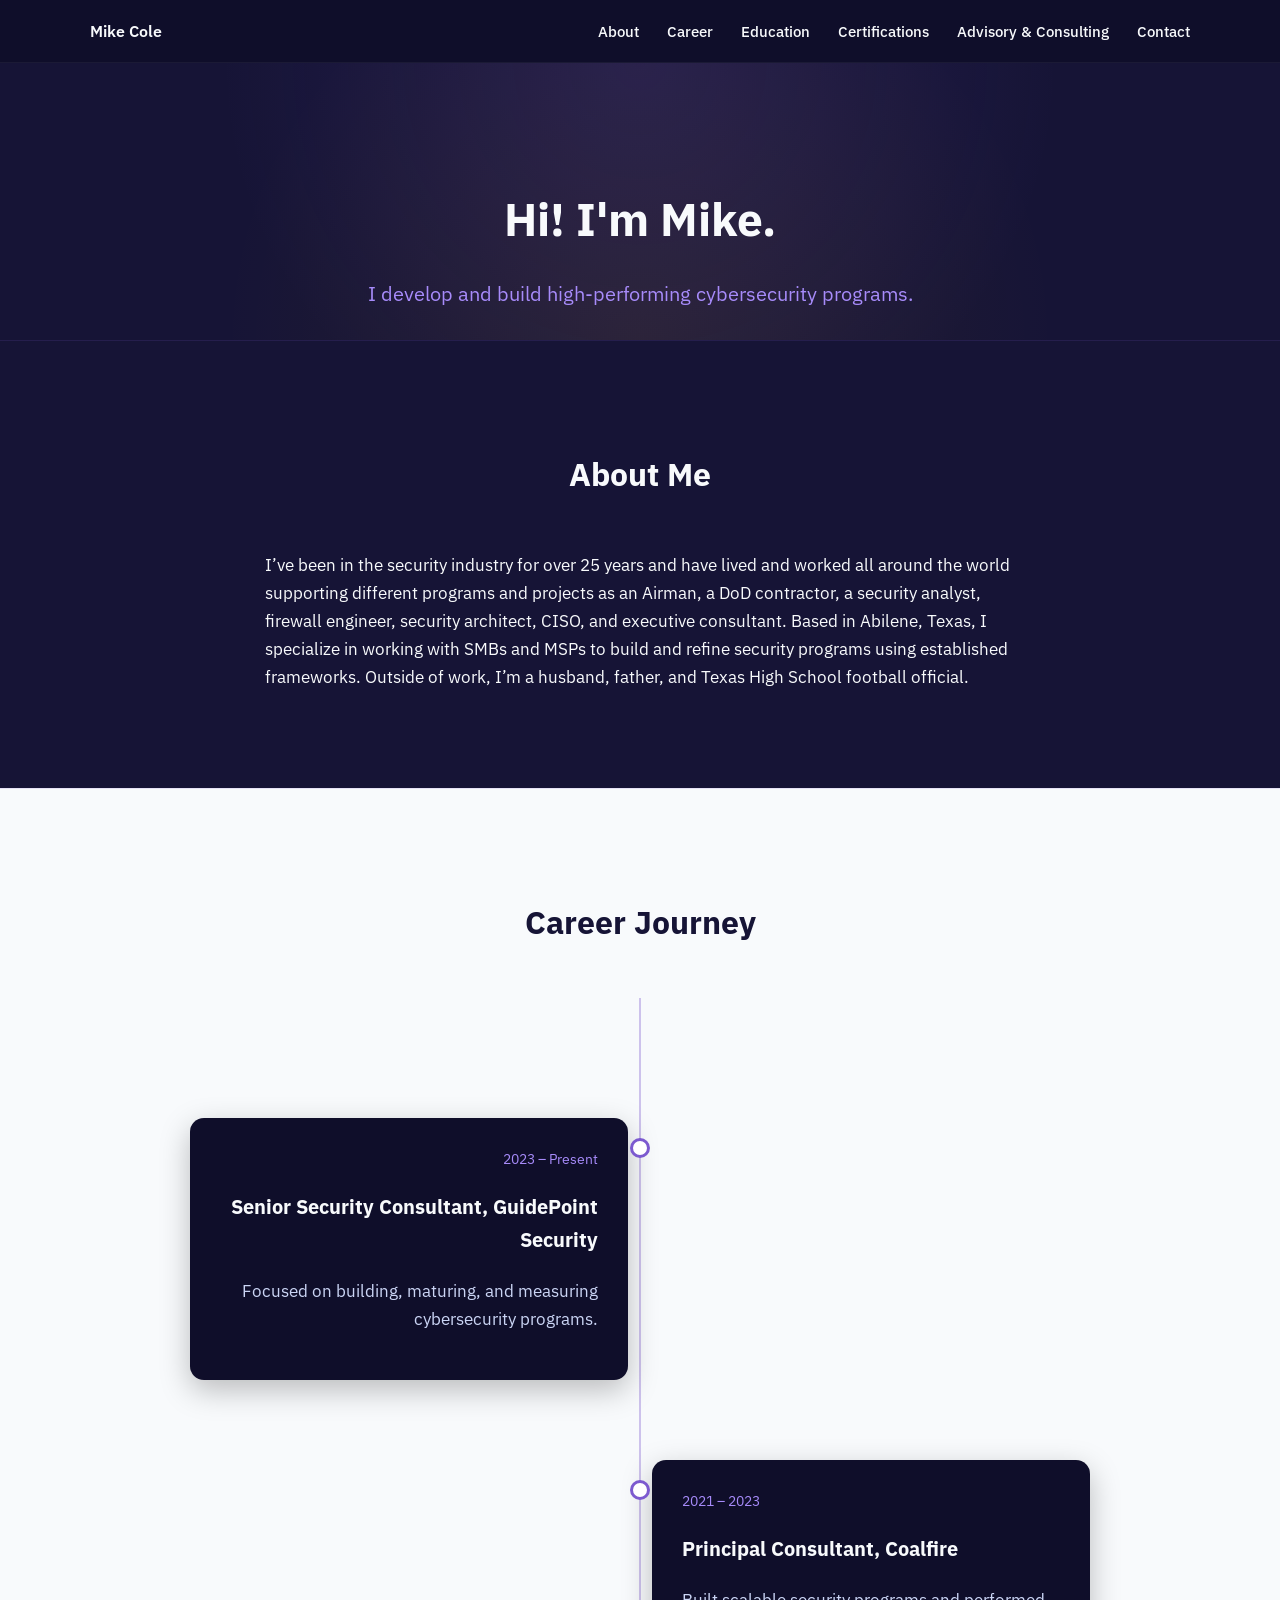
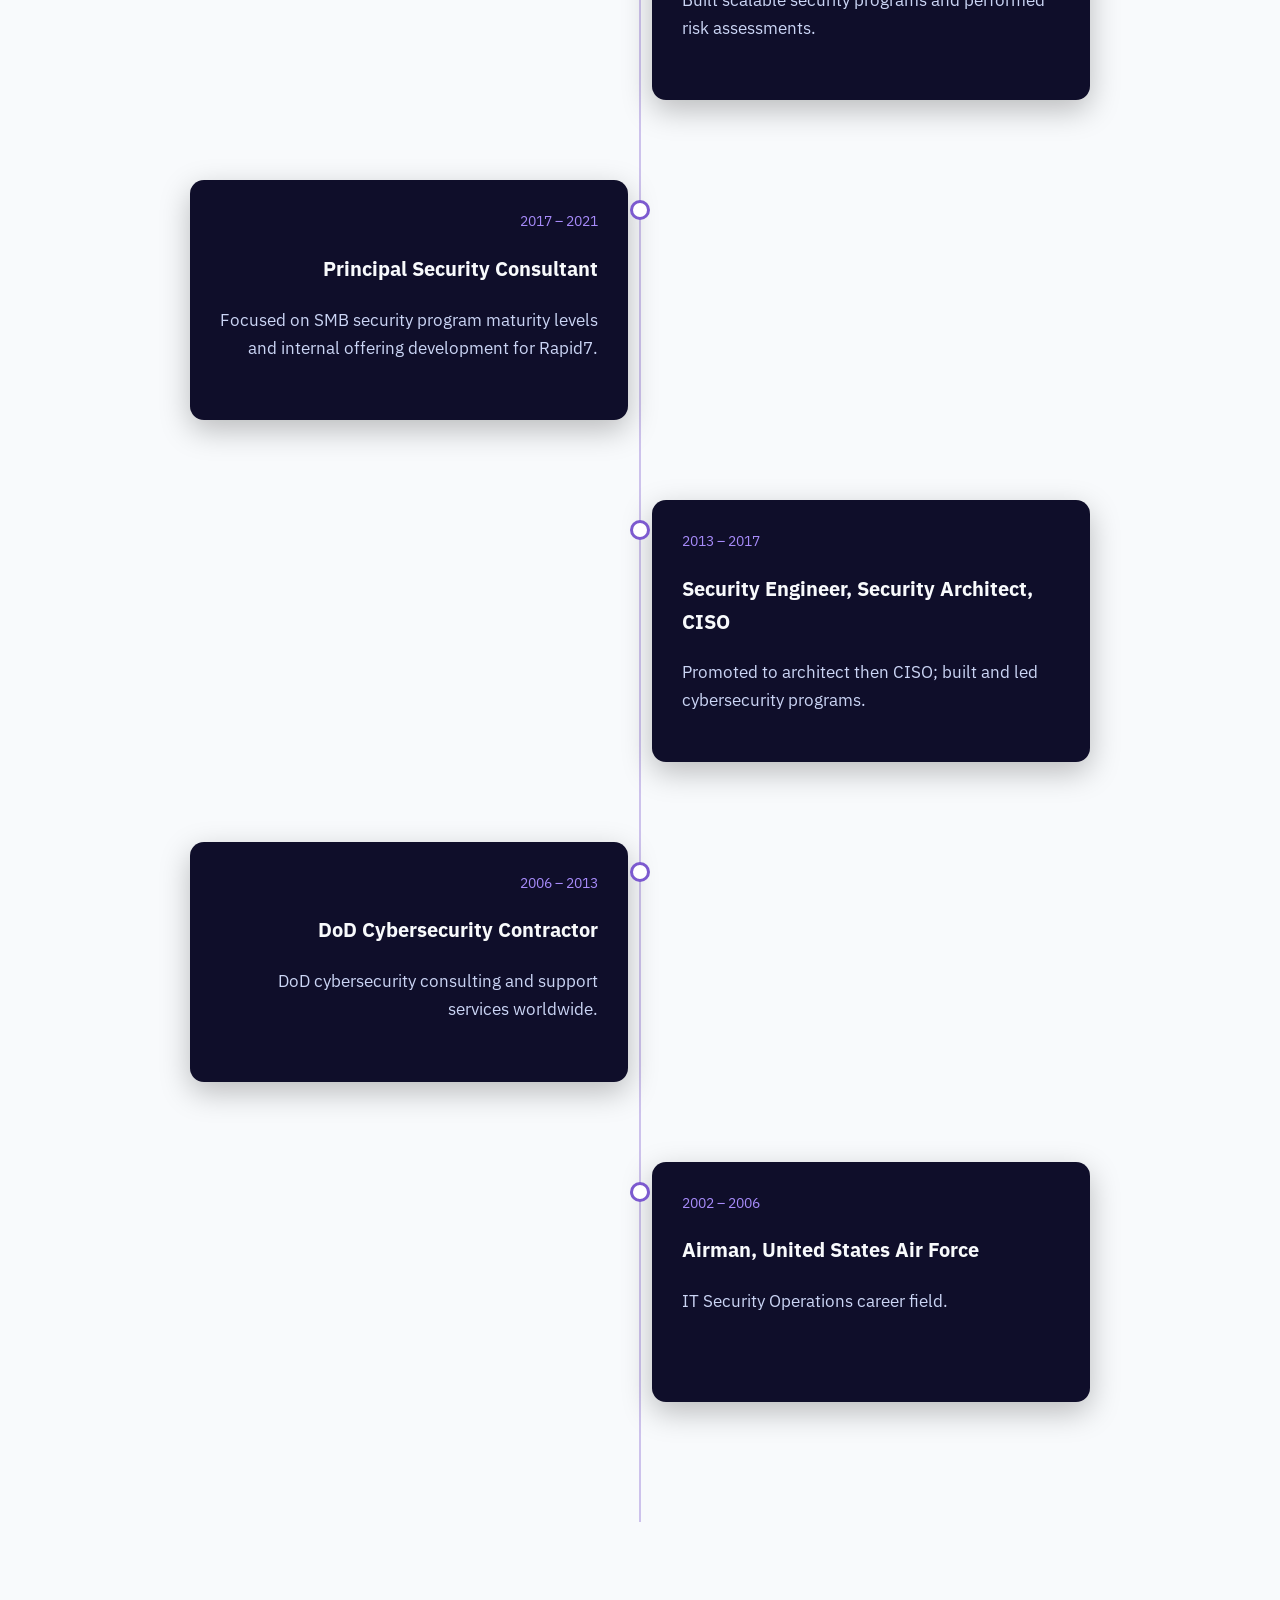
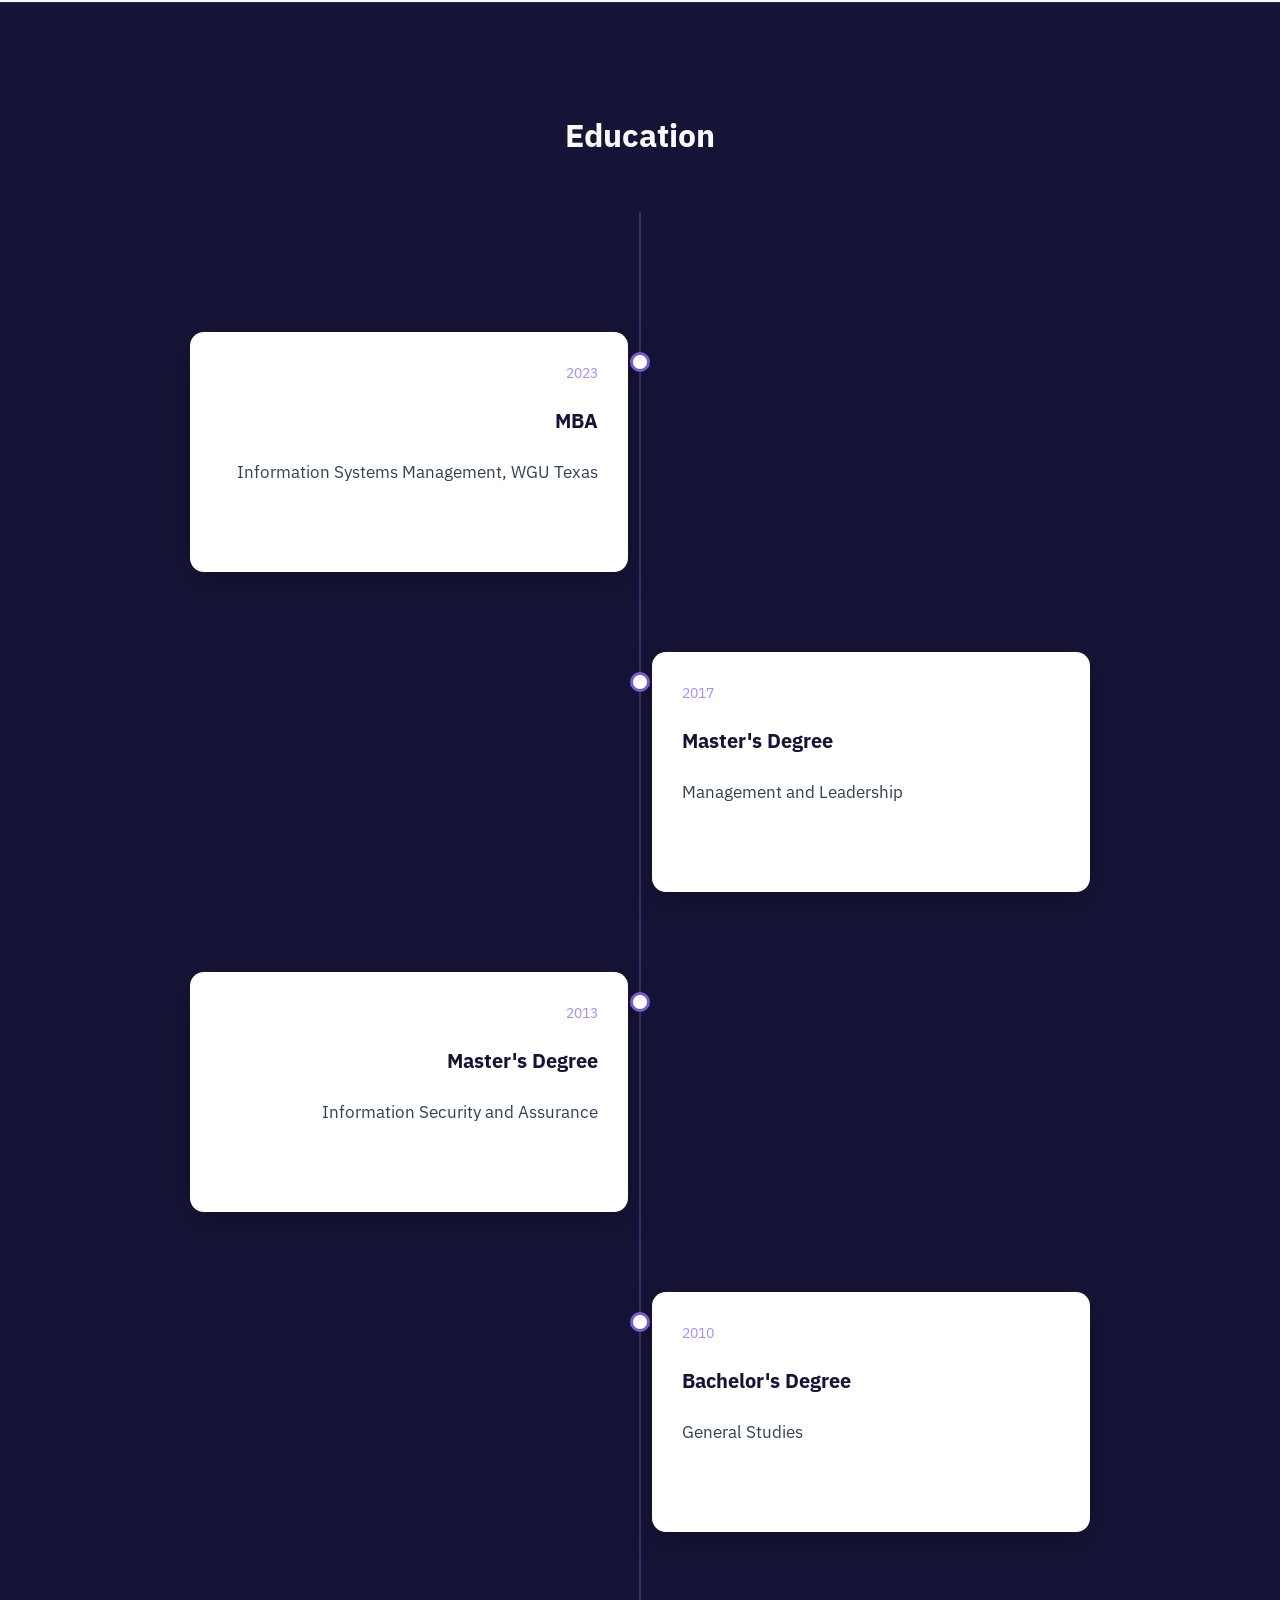
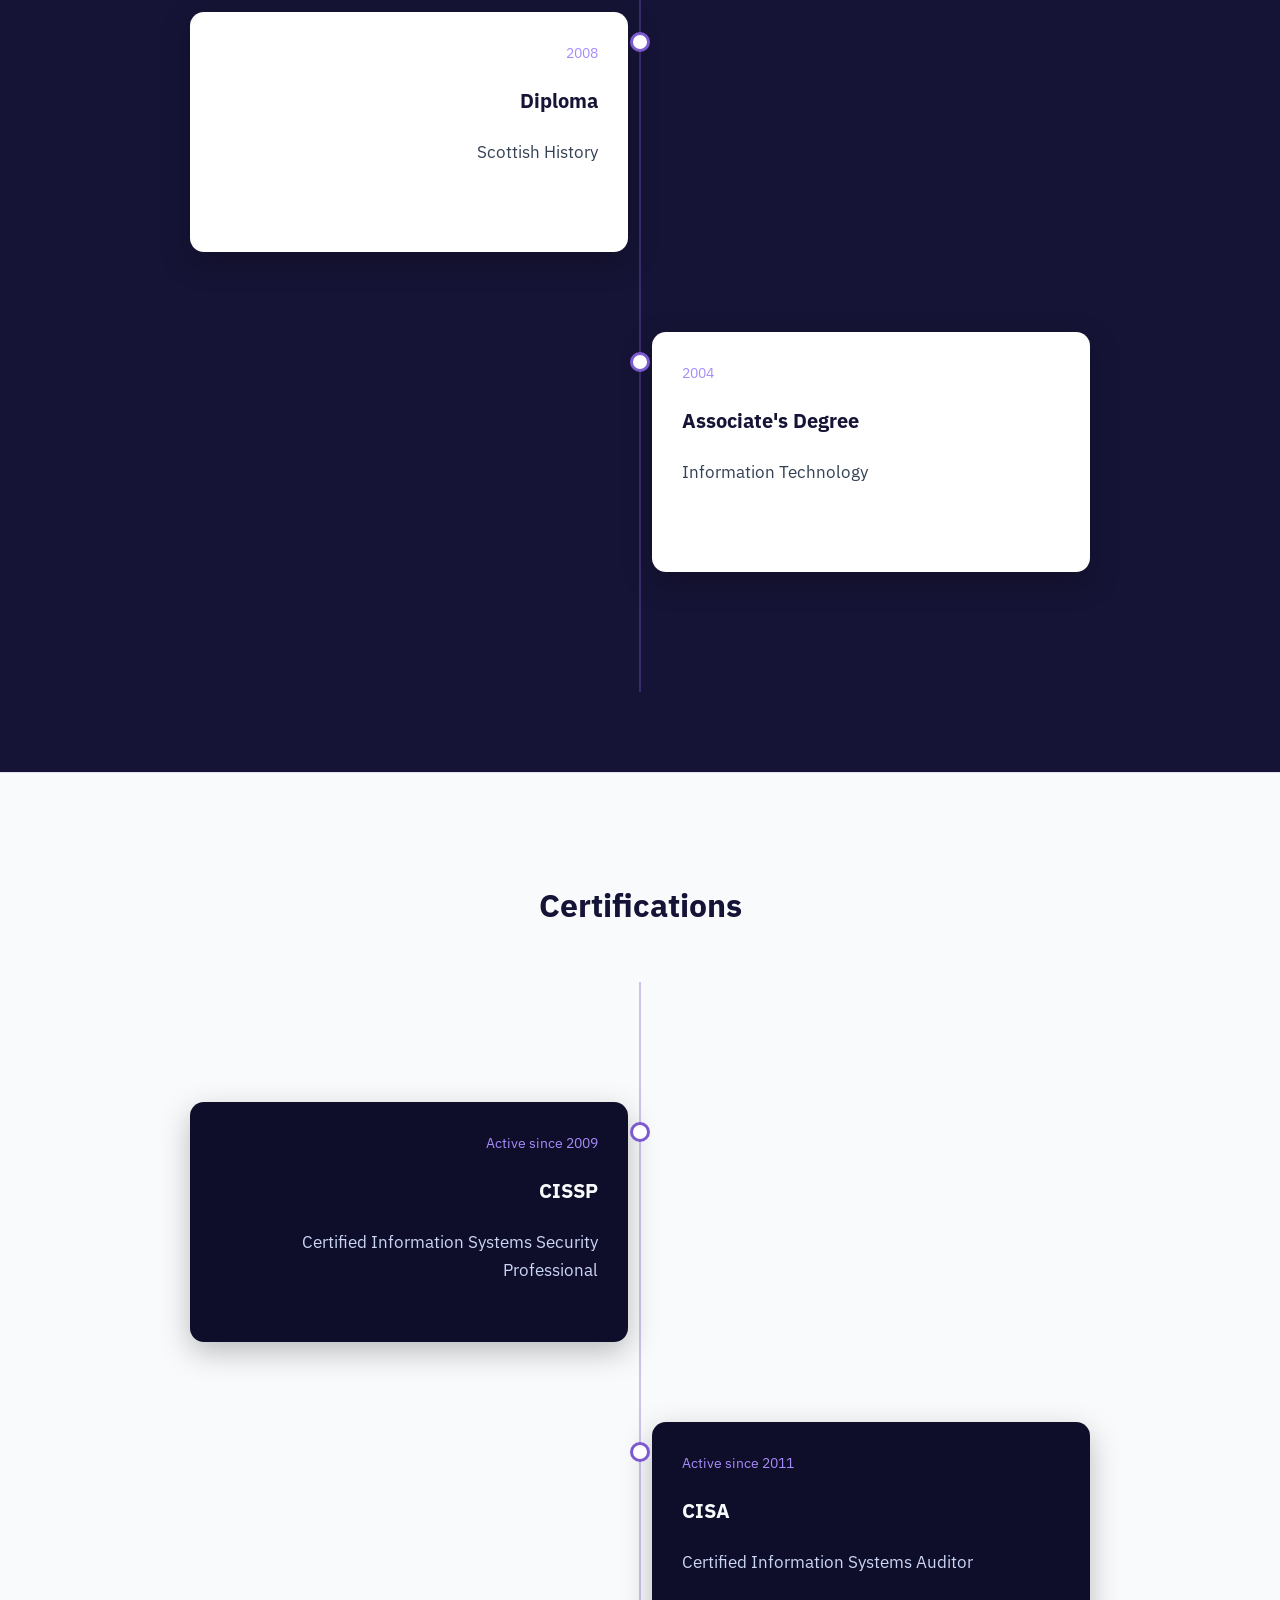
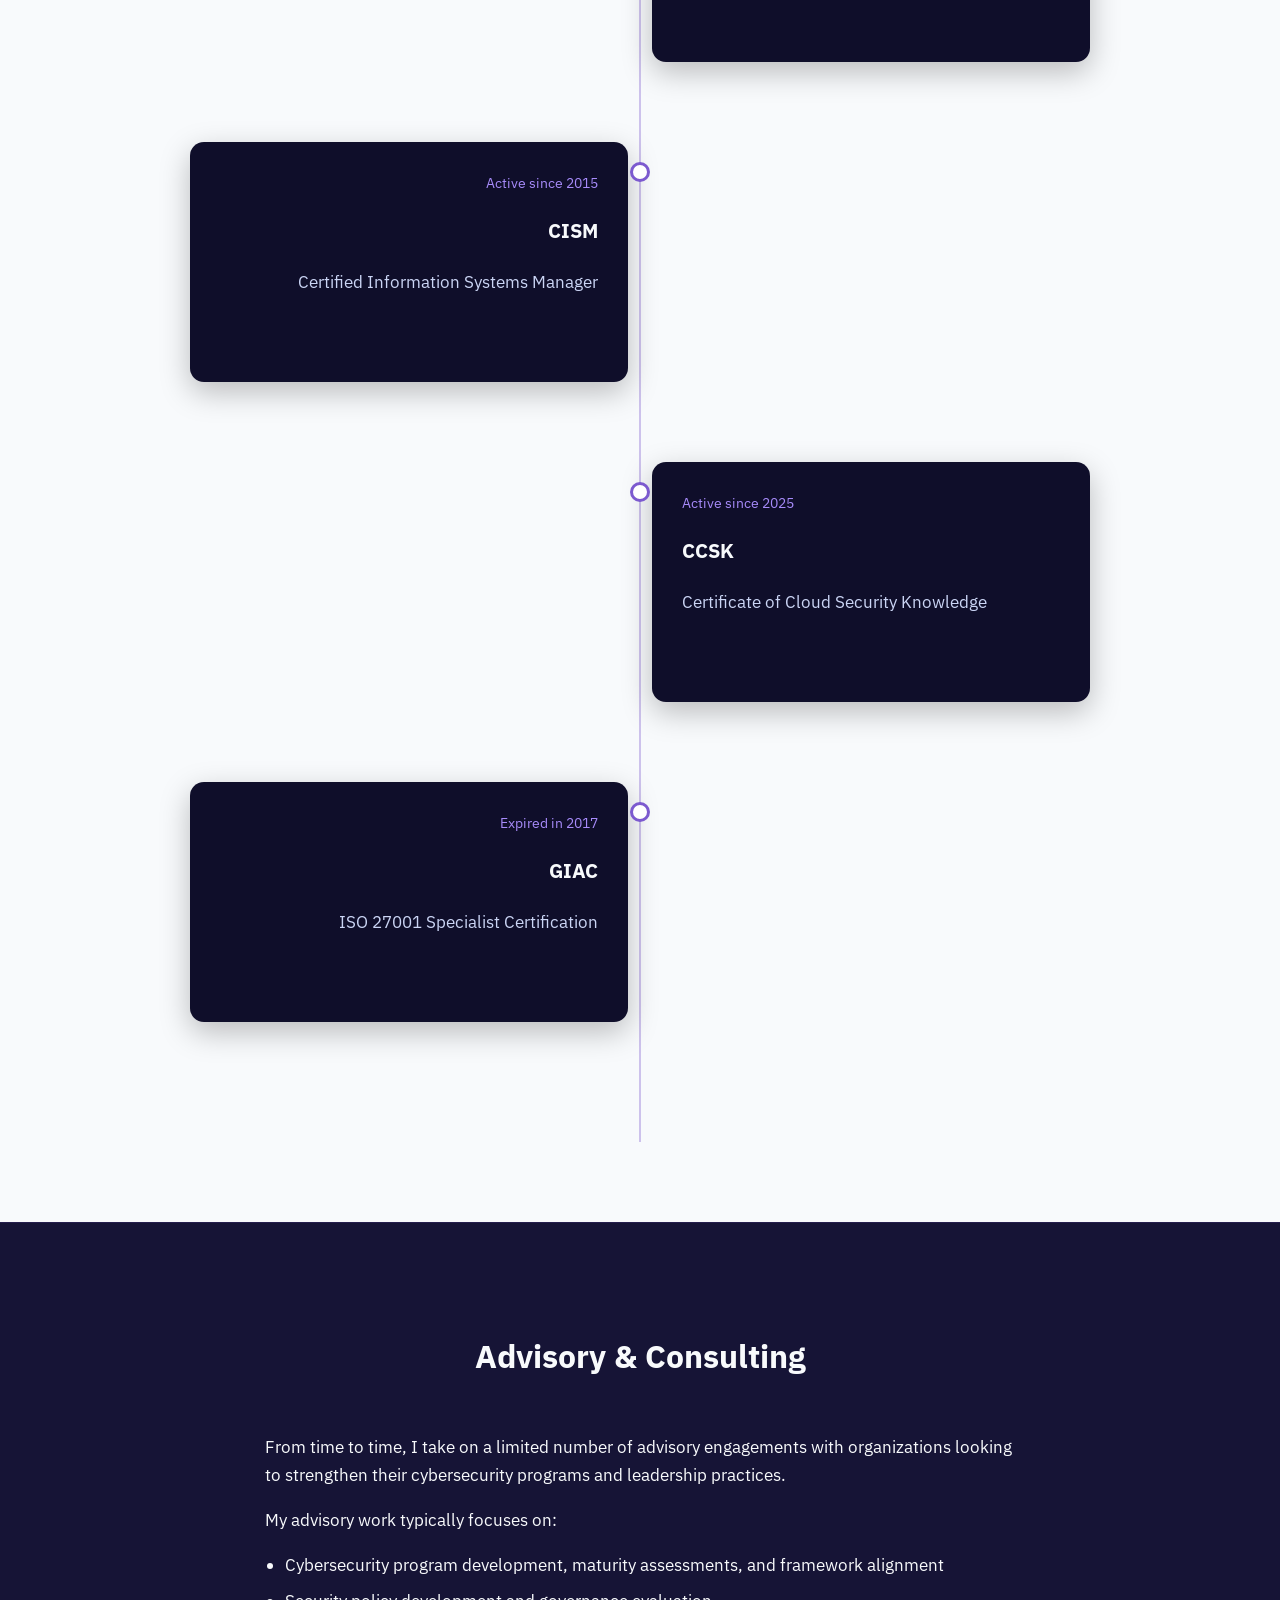
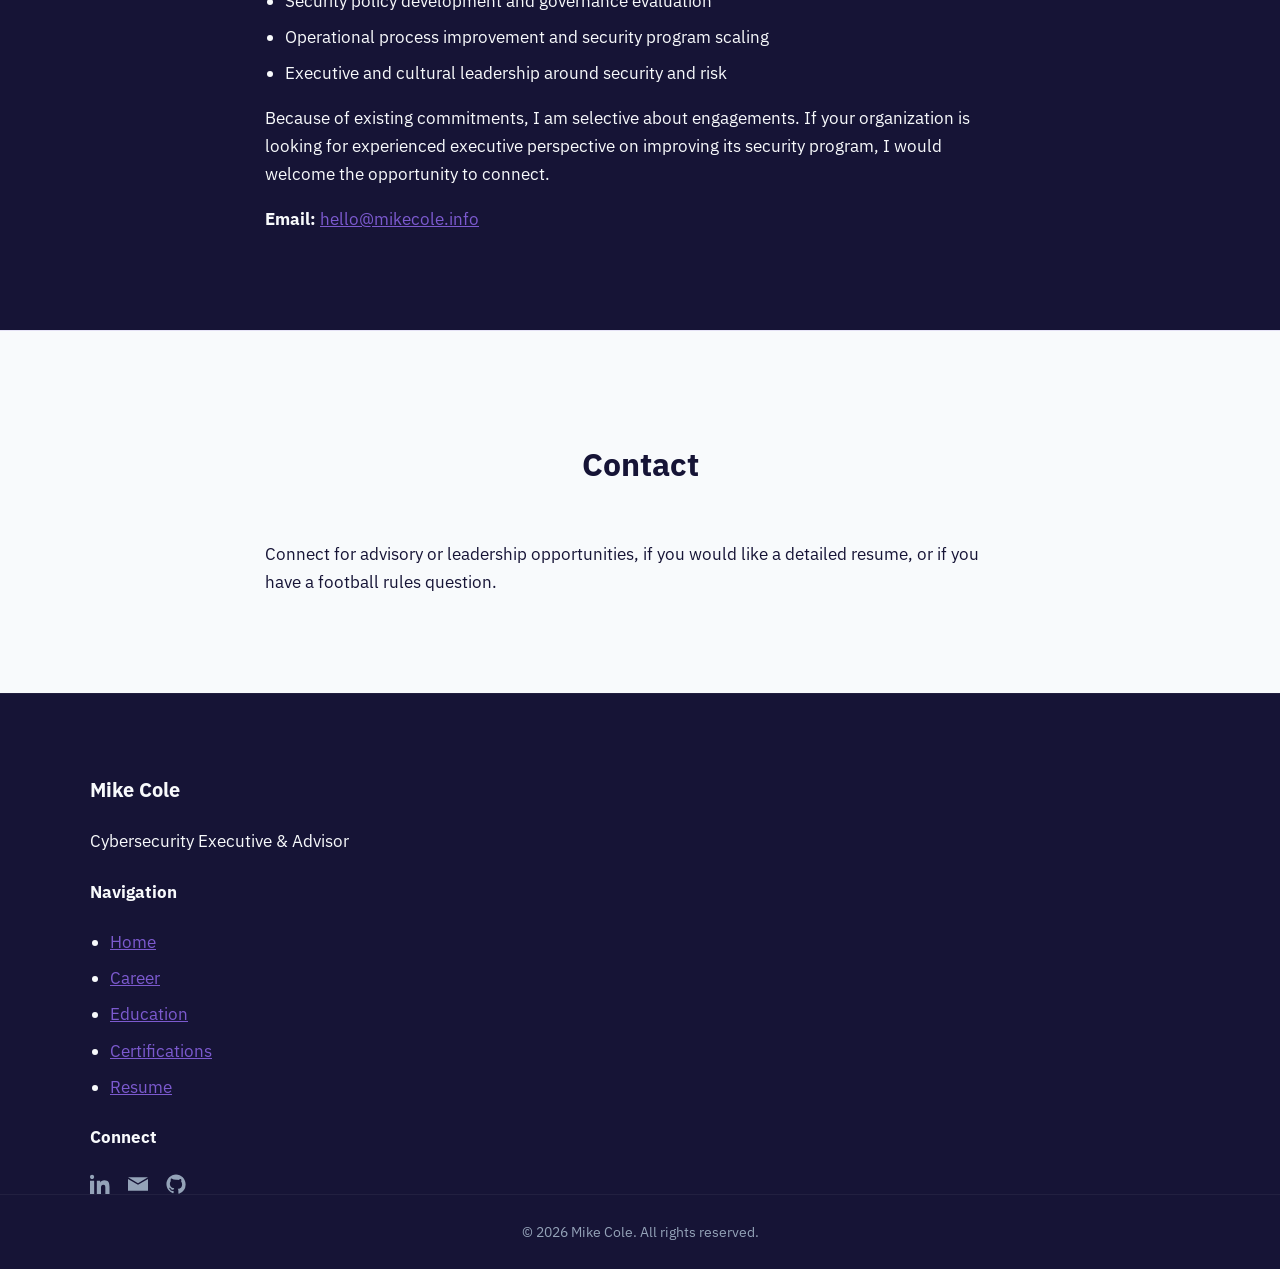
==== index.html @ d745ac84 "Update index.html" ====
<!DOCTYPE html>
<html lang="en">

<head>
  <meta charset="UTF-8">
  <meta name="viewport" content="width=device-width, initial-scale=1.0">
  <title>Mike Cole | Cybersecurity Executive</title>

  <link rel="icon" type="image/png" href="favicon.png">

  <link href="https://fonts.googleapis.com/css2?family=IBM+Plex+Sans:wght@300;400;500;600&display=swap" rel="stylesheet">

  <link rel="stylesheet" href="style.css">
</head>

<body>

  <header class="nav">
    <div class="container nav-inner">

      <div class="logo">
        Mike Cole
      </div>

      <nav class="nav-links">
        <a href="#about">About</a>
        <a href="#timeline">Career</a>
        <a href="#education">Education</a>
        <a href="#certifications">Certifications</a>
        <a href="#services">Advisory & Consulting</a>
        <a href="#contact">Contact</a>
      </nav>

    </div>
  </header>


  <section class="hero">
    <div class="container narrow">

      <h1>Hi! I'm Mike.</h1>
      <p>I develop and build high-performing cybersecurity programs.</p>

    </div>
  </section>


  <section id="about" class="section dark">
    <div class="container narrow">

      <h2>About Me</h2>

      <p>
        I’ve been in the security industry for over 25 years and have lived and worked all around the world supporting
        different programs and projects as an Airman, a DoD contractor, a security analyst, firewall engineer, security
        architect, CISO, and executive consultant. Based in Abilene, Texas, I specialize in working with SMBs and MSPs
        to build and refine security programs using established frameworks. Outside of work, I’m a husband, father,
        and Texas High School football official.
      </p>

    </div>
  </section>


  <!-- CAREER -->
  <section id="timeline" class="section light">
    <div class="container">

      <h2>Career Journey</h2>

      <div class="timeline">

        <div class="timeline-row">
          <div class="timeline-card left">
            <span class="date">2023 – Present</span>
            <h3>Senior Security Consultant, GuidePoint Security</h3>
            <p>Focused on building, maturing, and measuring cybersecurity programs.</p>
          </div>
          <div></div>
          <div></div>
        </div>

        <div class="timeline-row">
          <div></div>
          <div></div>
          <div class="timeline-card right">
            <span class="date">2021 – 2023</span>
            <h3>Principal Consultant, Coalfire</h3>
            <p>Built scalable security programs and performed risk assessments.</p>
          </div>
        </div>

        <div class="timeline-row">
          <div class="timeline-card left">
            <span class="date">2017 – 2021</span>
            <h3>Principal Security Consultant</h3>
            <p>Focused on SMB security program maturity levels and internal offering development for Rapid7.</p>
          </div>
          <div></div>
          <div></div>
        </div>

        <div class="timeline-row">
          <div></div>
          <div></div>
          <div class="timeline-card right">
            <span class="date">2013 – 2017</span>
            <h3>Security Engineer, Security Architect, CISO</h3>
            <p>Promoted to architect then CISO; built and led cybersecurity programs.</p>
          </div>
        </div>

        <div class="timeline-row">
          <div class="timeline-card left">
            <span class="date">2006 – 2013</span>
            <h3>DoD Cybersecurity Contractor</h3>
            <p>DoD cybersecurity consulting and support services worldwide.</p>
          </div>
          <div></div>
          <div></div>
        </div>

        <div class="timeline-row">
          <div></div>
          <div></div>
          <div class="timeline-card right">
            <span class="date">2002 – 2006</span>
            <h3>Airman, United States Air Force</h3>
            <p>IT Security Operations career field.</p>
          </div>
        </div>

      </div>
    </div>
  </section>


  <!-- EDUCATION -->
  <section id="education" class="section dark">
    <div class="container">

      <h2>Education</h2>

      <div class="timeline">

        <div class="timeline-row">
          <div class="timeline-card left">
            <span class="date">2023</span>
            <h3>MBA</h3>
            <p>Information Systems Management, WGU Texas</p>
          </div>
          <div></div>
          <div></div>
        </div>

        <div class="timeline-row">
          <div></div>
          <div></div>
          <div class="timeline-card right">
            <span class="date">2017</span>
            <h3>Master's Degree</h3>
            <p>Management and Leadership</p>
          </div>
        </div>

        <div class="timeline-row">
          <div class="timeline-card left">
            <span class="date">2013</span>
            <h3>Master's Degree</h3>
            <p>Information Security and Assurance</p>
          </div>
          <div></div>
          <div></div>
        </div>

        <div class="timeline-row">
          <div></div>
          <div></div>
          <div class="timeline-card right">
            <span class="date">2010</span>
            <h3>Bachelor's Degree</h3>
            <p>General Studies</p>
          </div>
        </div>

        <div class="timeline-row">
          <div class="timeline-card left">
            <span class="date">2008</span>
            <h3>Diploma</h3>
            <p>Scottish History</p>
          </div>
          <div></div>
          <div></div>
        </div>

        <div class="timeline-row">
          <div></div>
          <div></div>
          <div class="timeline-card right">
            <span class="date">2004</span>
            <h3>Associate's Degree</h3>
            <p>Information Technology</p>
          </div>
        </div>

      </div>
    </div>
  </section>


  <!-- CERTIFICATIONS -->
  <section id="certifications" class="section light">
    <div class="container">

      <h2>Certifications</h2>

      <div class="timeline">

        <div class="timeline-row">
          <div class="timeline-card left">
            <span class="date">Active since 2009</span>
            <h3>CISSP</h3>
            <p>Certified Information Systems Security Professional</p>
          </div>
          <div></div>
          <div></div>
        </div>

        <div class="timeline-row">
          <div></div>
          <div></div>
          <div class="timeline-card right">
            <span class="date">Active since 2011</span>
            <h3>CISA</h3>
            <p>Certified Information Systems Auditor</p>
          </div>
        </div>

        <div class="timeline-row">
          <div class="timeline-card left">
            <span class="date">Active since 2015</span>
            <h3>CISM</h3>
            <p>Certified Information Systems Manager</p>
          </div>
          <div></div>
          <div></div>
        </div>

        <div class="timeline-row">
          <div></div>
          <div></div>
          <div class="timeline-card right">
            <span class="date">Active since 2025</span>
            <h3>CCSK</h3>
            <p>Certificate of Cloud Security Knowledge</p>
          </div>
        </div>

        <div class="timeline-row">
          <div class="timeline-card left">
            <span class="date">Expired in 2017</span>
            <h3>GIAC</h3>
            <p>ISO 27001 Specialist Certification</p>
          </div>
          <div></div>
          <div></div>
        </div>

      </div>
    </div>
  </section>


  <!-- SERVICES -->
  <section id="services" class="section">
    <div class="container narrow">

      <h2>Advisory & Consulting</h2>

      <p>
        From time to time, I take on a limited number of advisory engagements with organizations looking to
        strengthen their cybersecurity programs and leadership practices.
      </p>

      <p>My advisory work typically focuses on:</p>

      <ul>
        <li>Cybersecurity program development, maturity assessments, and framework alignment</li>
        <li>Security policy development and governance evaluation</li>
        <li>Operational process improvement and security program scaling</li>
        <li>Executive and cultural leadership around security and risk</li>
      </ul>

      <p>
        Because of existing commitments, I am selective about engagements. If your organization is looking for
        experienced executive perspective on improving its security program, I would welcome the opportunity
        to connect.
      </p>

      <p>
        <strong>Email:</strong>
        <a href="mailto:hello@mikecole.info">hello@mikecole.info</a>
      </p>

    </div>
  </section>


  <!-- CONTACT -->
  <section id="contact" class="section light">
    <div class="container narrow">

      <h2>Contact</h2>

      <p>
        Connect for advisory or leadership opportunities, if you would like a detailed resume,
        or if you have a football rules question.
      </p>

    </div>
  </section>


  <!-- FOOTER -->
  <footer class="site-footer">

    <div class="container footer-grid">

      <div class="footer-col">
        <h3 class="footer-name">Mike Cole</h3>
        <p class="footer-title">Cybersecurity Executive & Advisor</p>
      </div>

      <div class="footer-col">
        <h4 class="footer-heading">Navigation</h4>

        <ul class="footer-links">
          <li><a href="#">Home</a></li>
          <li><a href="#timeline">Career</a></li>
          <li><a href="#education">Education</a></li>
          <li><a href="#certifications">Certifications</a></li>
          <li><a href="resume.html">Resume</a></li>
        </ul>
      </div>

      <div class="footer-col">
        <h4 class="footer-heading">Connect</h4>

        <div class="footer-social">

          <!-- LinkedIn -->
          <a href="https://www.linkedin.com/in/colemic" target="_blank">
            <svg viewBox="0 0 24 24" fill="currentColor">
              <path d="M4.98 3.5C4.98 4.88 3.87 6 2.49 6S0 4.88 0 3.5 1.11 1 2.49 1s2.49 1.12 2.49 2.5zM0 8h5v16H0V8zm7.5 0h4.7v2.2h.1c.7-1.3 2.4-2.6 4.9-2.6 5.2 0 6.2 3.4 6.2 7.8V24h-5v-7.3c0-1.7 0-3.9-2.4-3.9s-2.8 1.9-2.8 3.8V24h-5V8z"/>
            </svg>
          </a>

          <!-- Email -->
          <a href="mailto:hello@mikecole.info">
            <svg viewBox="0 0 24 24" fill="currentColor">
              <path d="M12 13L0 6V4l12 7 12-7v2l-12 7zm12-9H0c-1.1 0-2 .9-2 2v12c0 1.1.9 2 2 2h24c1.1 0 2-.9 2-2V6c0-1.1-.9-2-2-2z"/>
            </svg>
          </a>

          <!-- GitHub -->
          <a href="https://github.com/colemic2006" target="_blank">
            <svg viewBox="0 0 24 24" fill="currentColor">
              <path d="M12 .5C5.73.5.5 5.73.5 12c0 5.1 3.29 9.43 7.85 10.96.57.1.78-.25.78-.55v-2.1c-3.19.69-3.86-1.38-3.86-1.38-.52-1.32-1.27-1.67-1.27-1.67-1.04-.71.08-.7.08-.7 1.15.08 1.75 1.18 1.75 1.18 1.02 1.75 2.67 1.24 3.32.95.1-.74.4-1.24.73-1.53-2.55-.29-5.23-1.27-5.23-5.66 0-1.25.45-2.27 1.18-3.07-.12-.29-.51-1.47.11-3.07 0 0 .96-.31 3.15 1.17A10.9 10.9 0 0112 6.8c.97 0 1.95.13 2.87.39 2.19-1.48 3.15-1.17 3.15-1.17.62 1.6.23 2.78.11 3.07.73.8 1.18 1.82 1.18 3.07 0 4.4-2.68 5.36-5.24 5.65.41.36.77 1.07.77 2.15v3.19c0 .31.21.66.79.55A11.52 11.52 0 0023.5 12C23.5 5.73 18.27.5 12 .5z"/>
            </svg>
          </a>

        </div>
      </div>

    </div>

    <div class="footer-bottom">
      © 2026 Mike Cole. All rights reserved.
    </div>

  </footer>

  <script src="script.js"></script>

</body>
</html>
---- style.css ----
/* ================= BRAND COLORS ================= */

:root{
  --navy:#161436;
  --navy-dark:#0f0e2a;
  --purple:#7C5ACF;
  --purple-light:#A78BFA;
  --gold:#F2B705;
  --white:#f8fafc;
  --gray:#94a3b8;
}


/* ================= GLOBAL ================= */

body{
  margin:0;
  font-family:'IBM Plex Sans',sans-serif;
  font-size:17px;
  background:var(--navy);
  color:var(--white);
  line-height:1.65;
}

img{
  max-width:100%;
  height:auto;
  display:block;
}

.container{
  width:90%;
  max-width:1100px;
  margin:auto;
}

.narrow{
  max-width:750px;
}


/* ================= NAVIGATION ================= */

.nav{
  padding:18px 0;
  background:var(--navy-dark);
  border-bottom:1px solid rgba(255,255,255,0.05);
}

.nav-inner{
  display:flex;
  justify-content:space-between;
  align-items:center;
}

.logo{
  display:flex;
  align-items:center;
  gap:10px;
  font-weight:600;
  font-size:1rem;
}

.logo-img{
  height:28px;
}

.logo-text{
  color:var(--white);
}

.nav-links{
  display:flex;
  align-items:center;
}

.nav a{
  color:var(--white);
  margin-left:28px;
  text-decoration:none;
  font-weight:500;
  font-size:.95rem;
  transition:color .2s ease;
}

.nav a:hover{
  color:var(--purple-light);
}


/* ================= HERO ================= */

.hero{
  padding:80px 0 10px 0;
  text-align:center;
  background:
  radial-gradient(circle at top,rgba(124,90,207,.15),transparent 60%),
  radial-gradient(circle at bottom,rgba(242,183,5,.08),transparent 60%);
}

.hero-logo{
  position:relative;
  display:inline-block;
}

.hero-logo::before{
  content:"";
  position:absolute;
  width:140px;
  height:140px;
  background:radial-gradient(circle,rgba(242,183,5,.35) 0%,rgba(242,183,5,0) 70%);
  top:50%;
  left:50%;
  transform:translate(-50%,-50%);
  z-index:-1;
}

.hero-logo img{
  width:85px;
  margin:0 auto 22px auto;
}

.hero h1{
  font-size:46px;
  margin-bottom:10px;
}

.hero p{
  font-size:20px;
  color:var(--purple-light);
}


/* ================= SECTIONS ================= */

.section{
  padding:80px 0;
  border-top:1px solid rgba(124,90,207,.15);
}

.section.light{
  background:var(--white);
  color:var(--navy);
}

.section.dark{
  background:var(--navy);
  color:var(--white);
}

.section h2{
  text-align:center;
  margin-bottom:50px;
  font-size:32px;
}


/* ================= LINKS ================= */

a{
  color:var(--purple);
}

a:hover{
  color:var(--purple-light);
}


/* ================= TIMELINE ================= */

.timeline{
  position:relative;
  max-width:900px;
  margin:auto;
  padding:40px 0;
}

.timeline::before{
  content:"";
  position:absolute;
  top:0;
  bottom:0;
  left:50%;
  width:2px;
  background:rgba(124,90,207,.35);
  transform:translateX(-50%);
}

.timeline-row{
  position:relative;
  width:100%;
  margin:80px 0;
  display:flex;
}

/* center dot */

.timeline-row::after{
  content:"";
  position:absolute;
  left:50%;
  top:20px;
  width:14px;
  height:14px;
  background:white;
  border:3px solid var(--purple);
  border-radius:50%;
  transform:translateX(-50%);
}


/* ================= TIMELINE CARDS ================= */

.timeline-card{
  padding:30px;
  border-radius:14px;
  width:42%;
  min-height:180px;

  box-shadow:0 10px 30px rgba(0,0,0,.25);

  transition:
  transform .2s ease,
  box-shadow .2s ease;
}

.timeline-card:hover{
  transform:translateY(-4px);
  box-shadow:0 15px 35px rgba(0,0,0,.45);
}

.timeline-card.left{
  margin-right:auto;
  text-align:right;
}

.timeline-card.right{
  margin-left:auto;
  text-align:left;
}

.timeline-card span{
  font-size:14px;
  color:var(--purple-light);
  display:block;
  margin-bottom:8px;
}


/* ================= CARD COLORS ================= */

/* DARK SECTIONS → WHITE CARDS */

.section.dark .timeline-card{
  background:white;
  color:var(--navy);
}

.section.dark .timeline-card h3{
  color:var(--navy);
}

.section.dark .timeline-card p{
  color:#334155;
}

/* LIGHT SECTIONS → DARK CARDS */

.section.light .timeline-card{
  background:var(--navy-dark);
  color:var(--white);
}

.section.light .timeline-card p{
  color:#cbd5f5;
}


/* ================= LISTS ================= */

ul{
  padding-left:20px;
}

li{
  margin-bottom:8px;
}


/* ================= FOOTER ================= */

.site-footer{
  padding:60px 0 0 0;
  border-top:1px solid rgba(255,255,255,.05);
}

/* social icons */

.footer-social{
  display:flex;
  gap:18px;
  margin-top:10px;
}

.footer-social a{
  color:var(--gray);
  display:flex;
  align-items:center;
  justify-content:center;
  transition:color .2s ease, transform .2s ease;
}

.footer-social a:hover{
  color:var(--purple);
  transform:translateY(-2px);
}

/* FIXES HUGE ICON ISSUE */

.footer-social svg{
  width:20px;
  height:20px;
}

.footer-bottom{
  text-align:center;
  padding:25px 0;
  border-top:1px solid rgba(255,255,255,.05);
  font-size:.9rem;
  color:var(--gray);
}
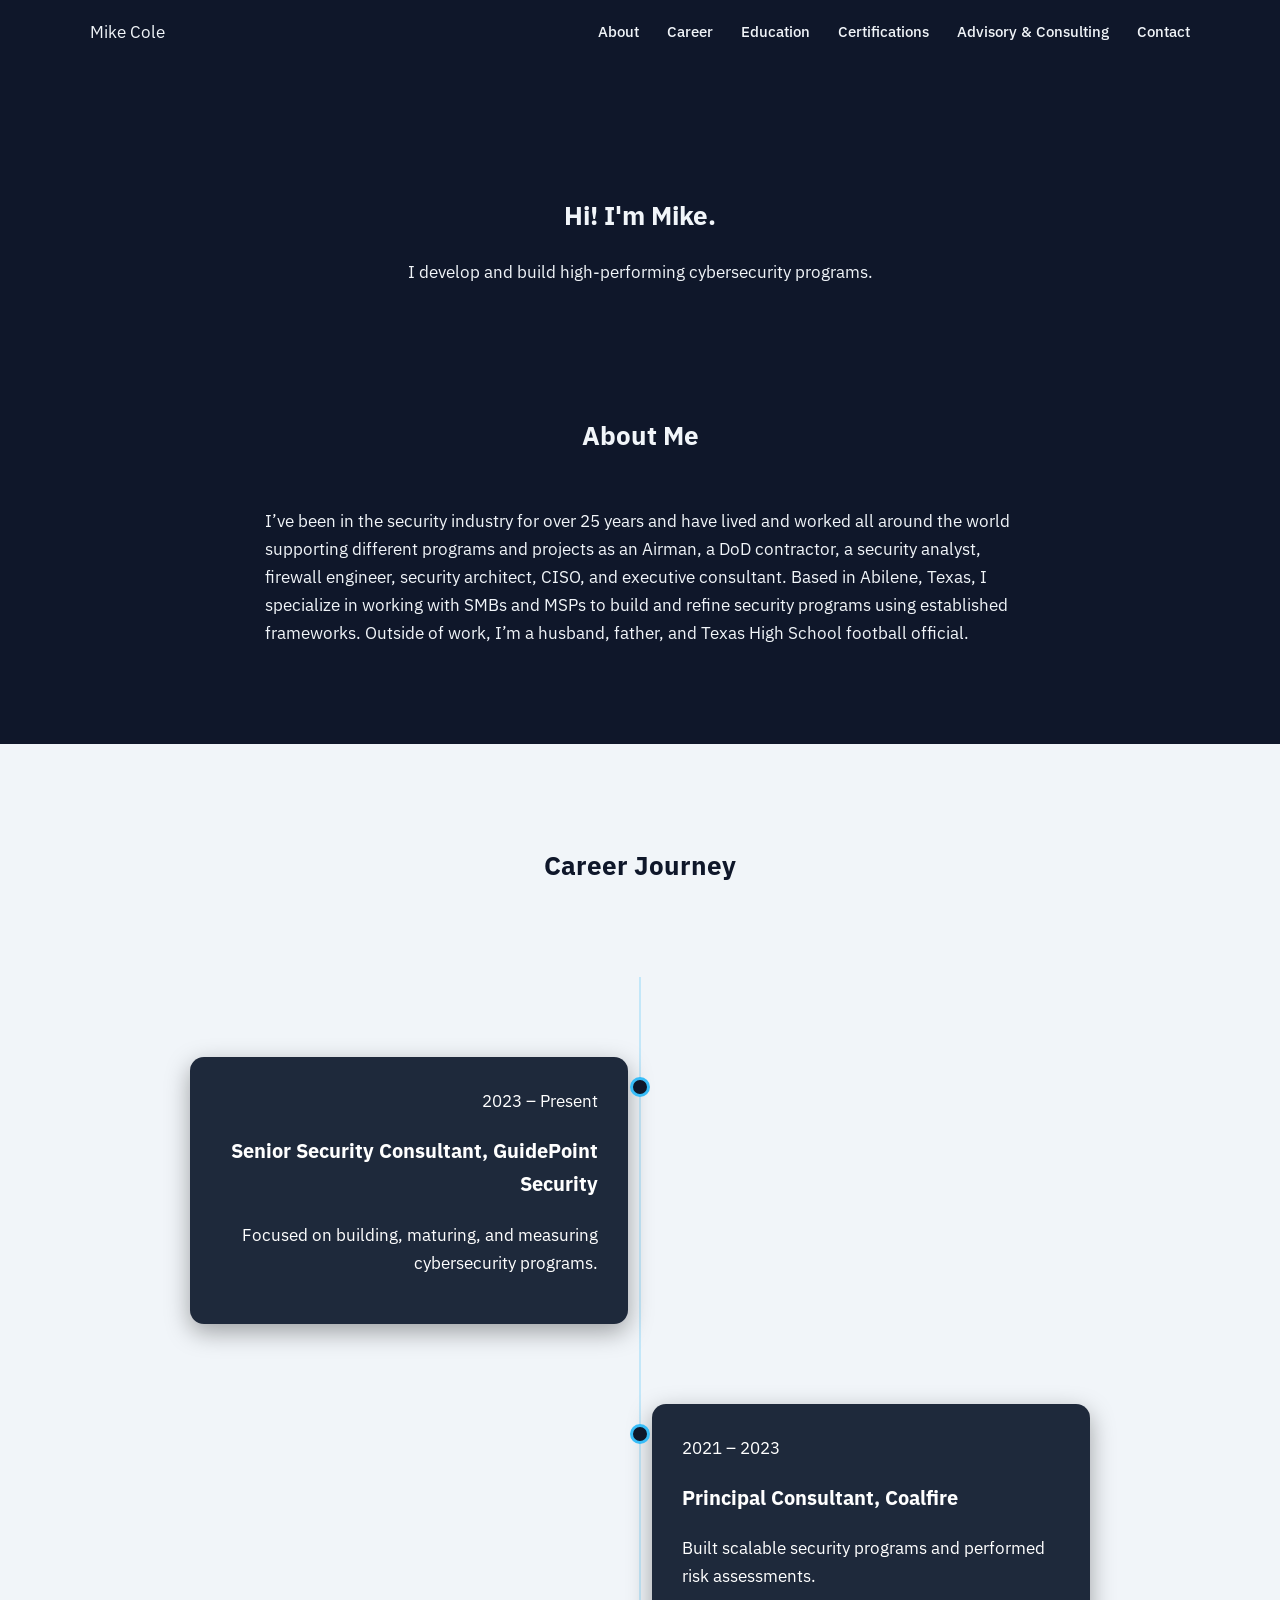
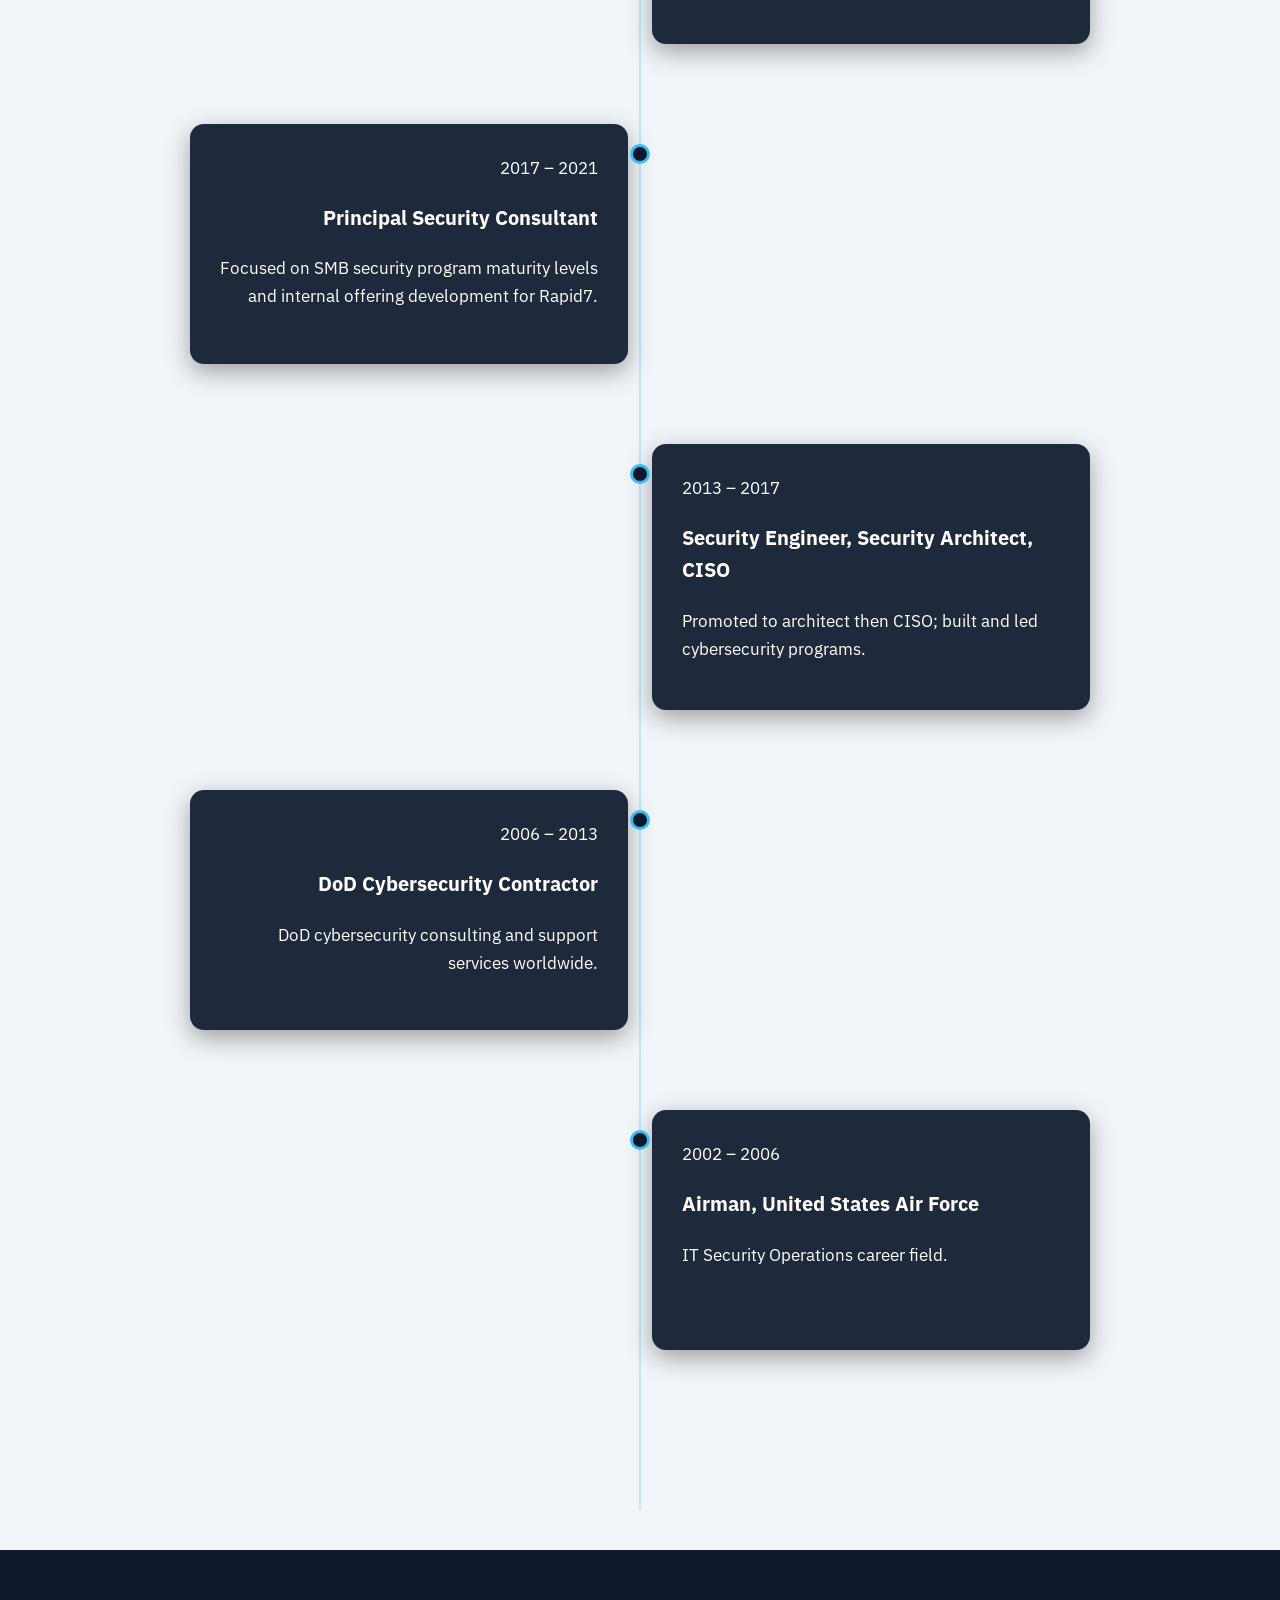
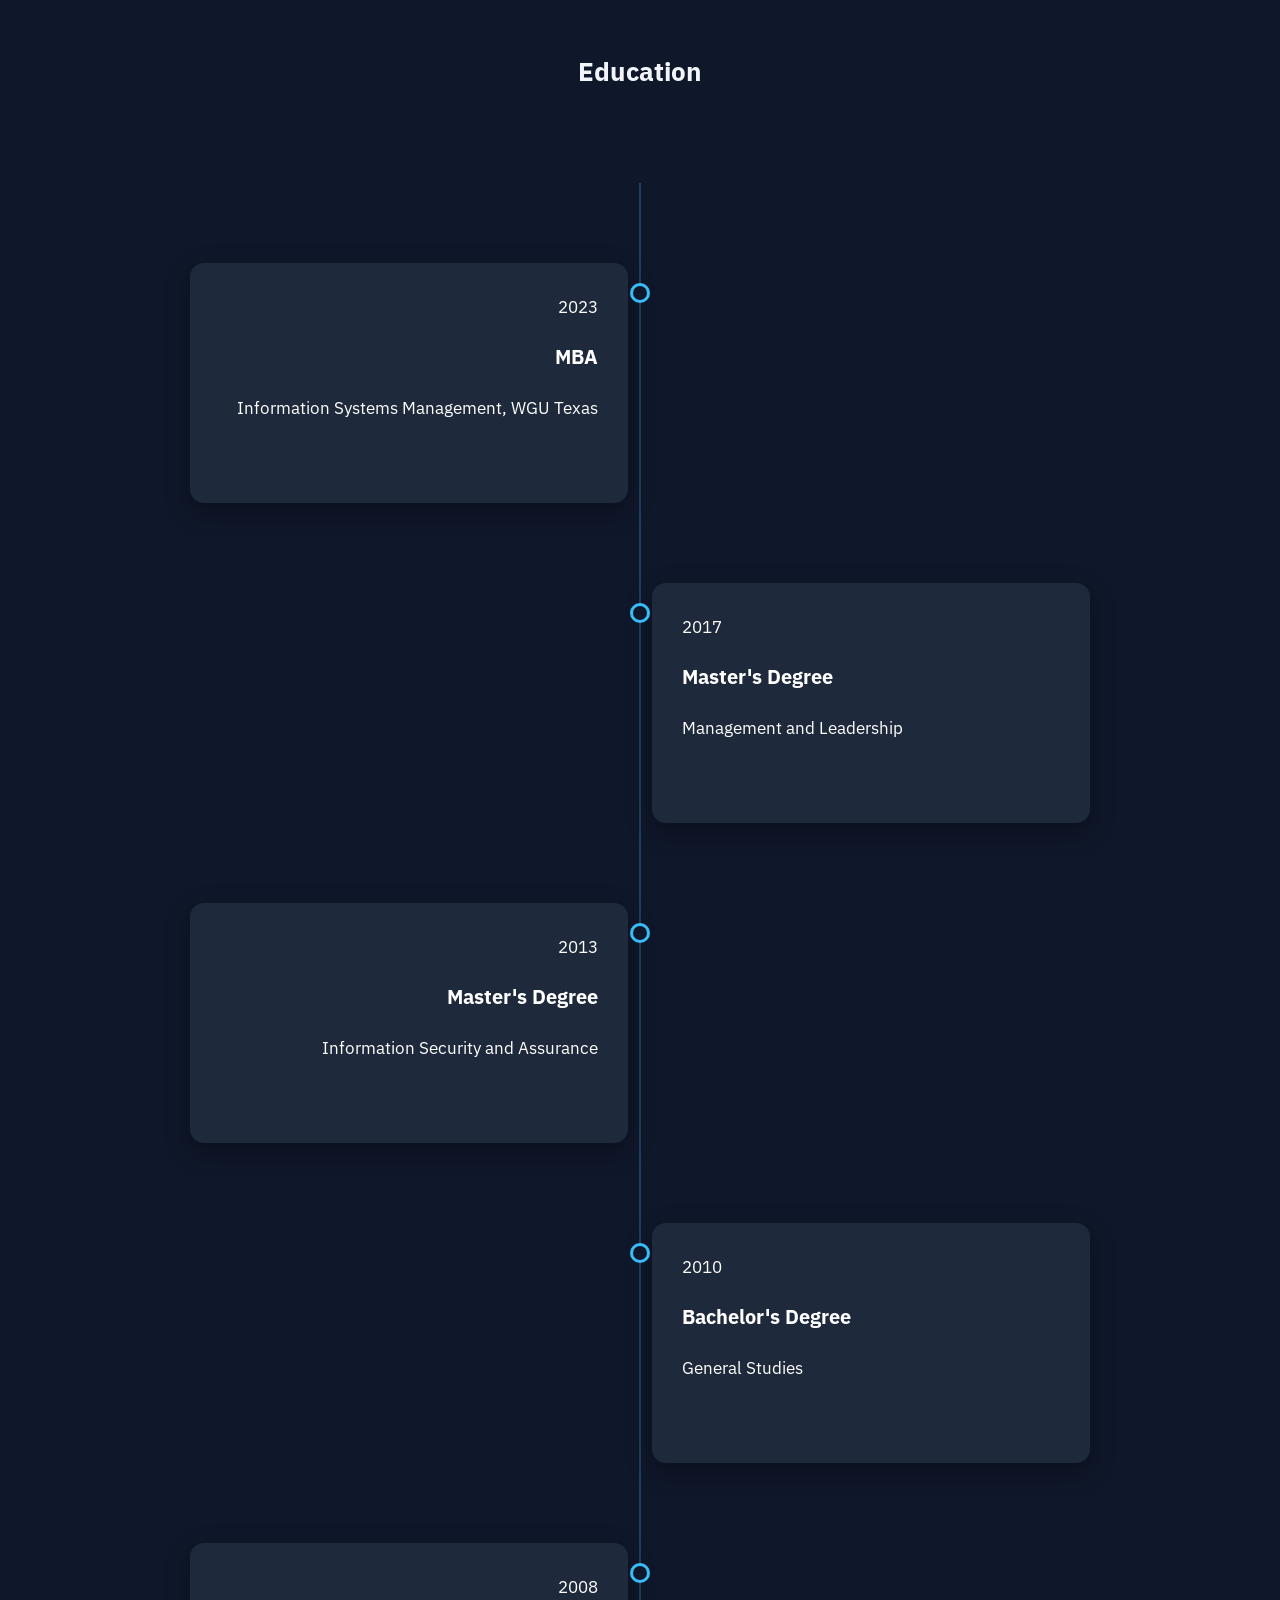
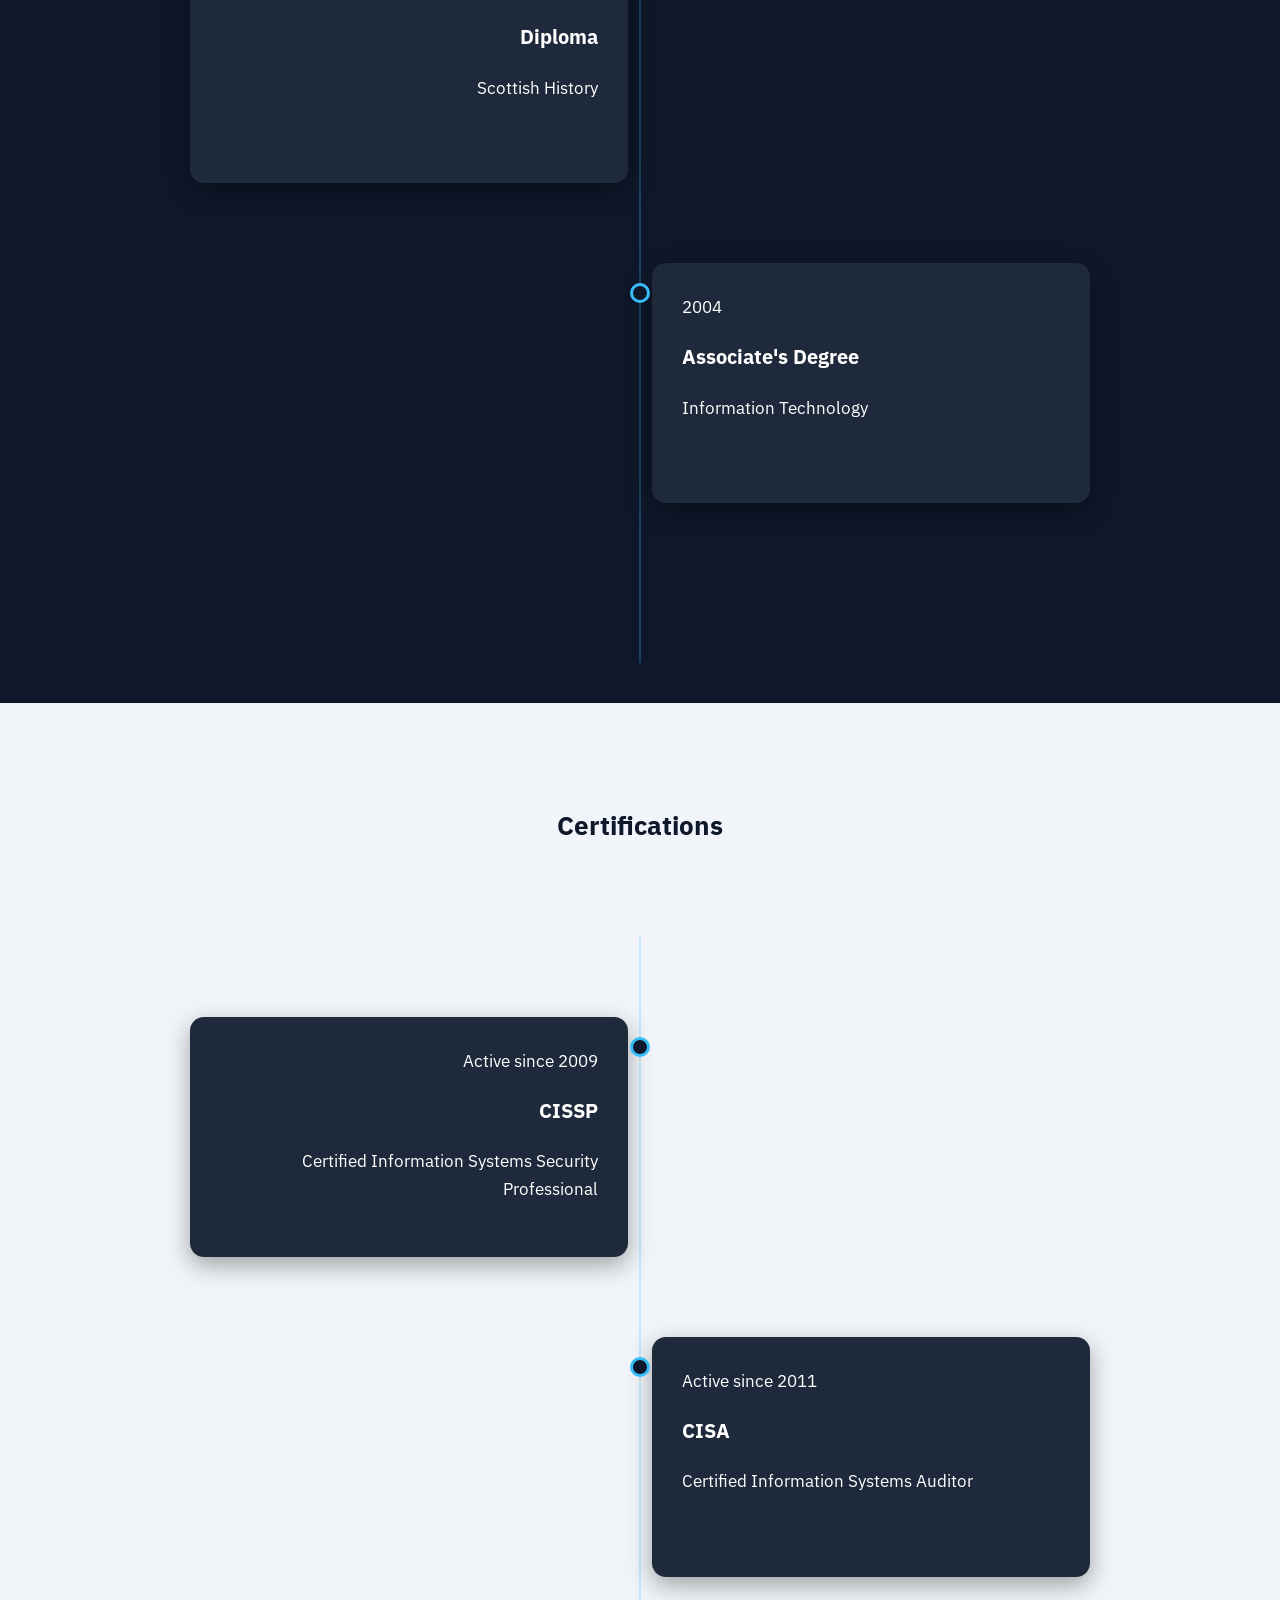
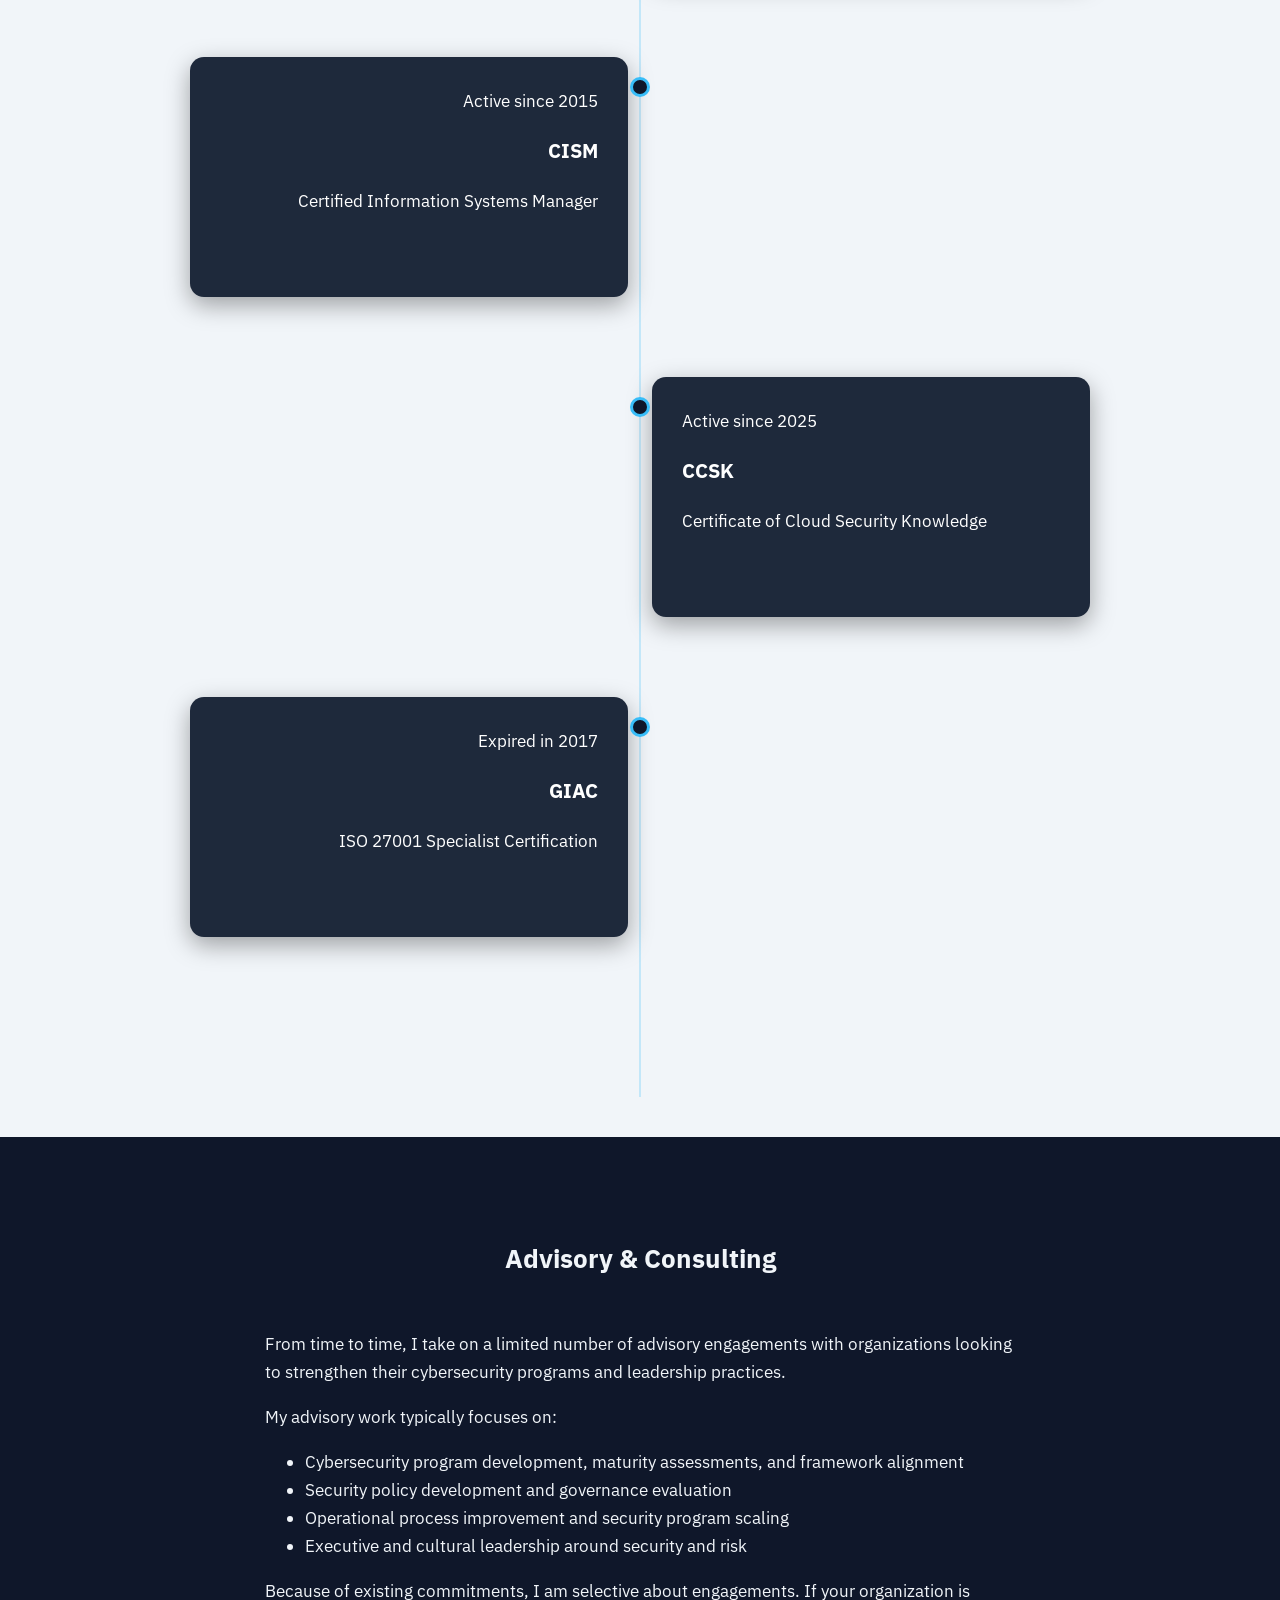
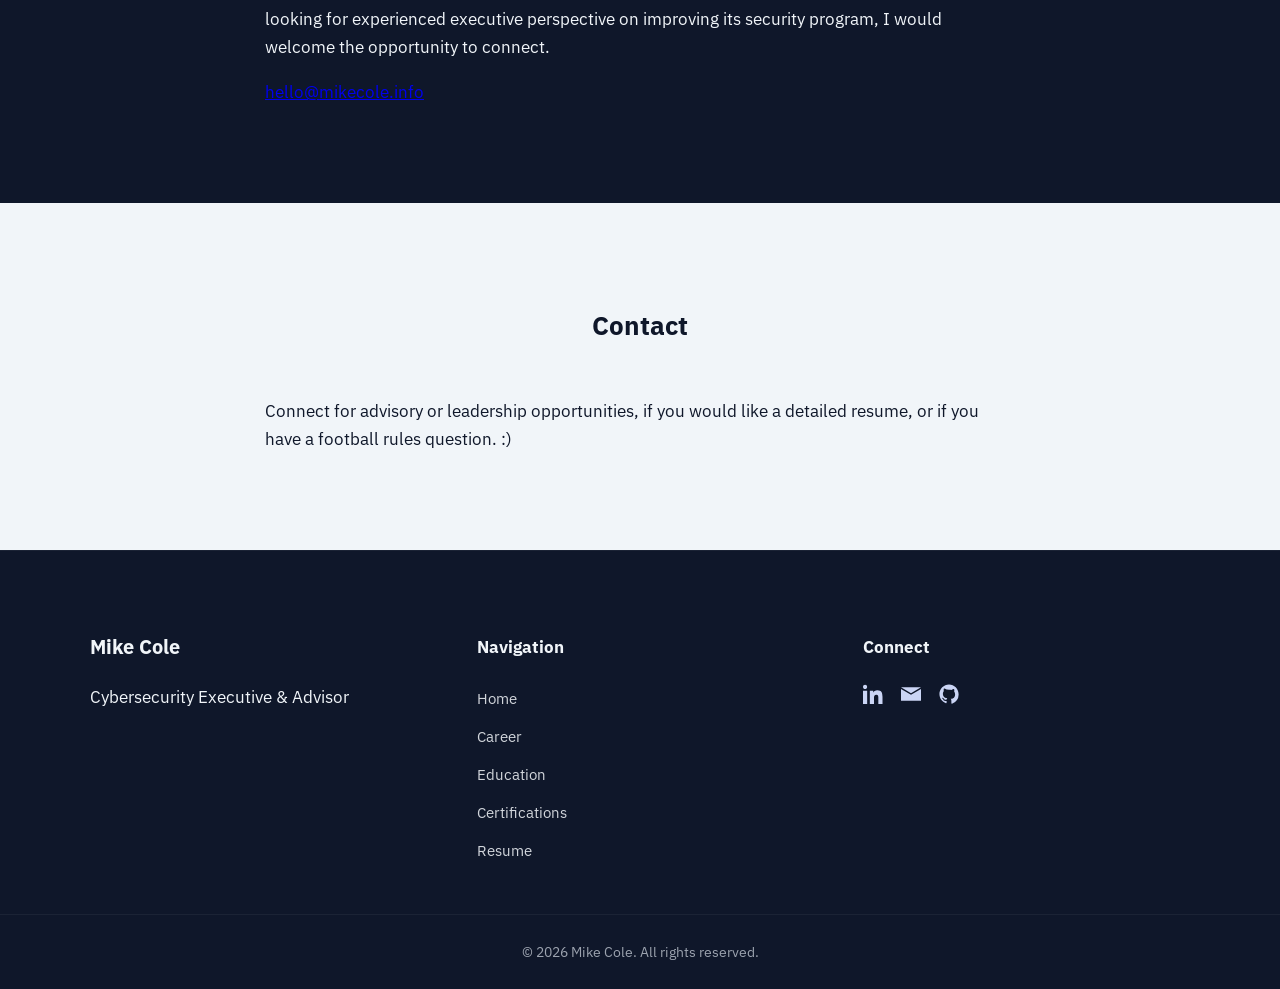
==== commit d35be660: "Update index.html" ====
--- a/index.html
+++ b/index.html
@@ -298,8 +298,7 @@
       </p>
 
       <p>
-        <strong>Email:</strong>
-        <a href="mailto:hello@mikecole.info">hello@mikecole.info</a>
+                <a href="mailto:hello@mikecole.info">hello@mikecole.info</a>
       </p>
 
     </div>
@@ -314,7 +313,7 @@
 
       <p>
         Connect for advisory or leadership opportunities, if you would like a detailed resume,
-        or if you have a football rules question.
+        or if you have a football rules question. :)
       </p>
 
     </div>
--- a/style.css
+++ b/style.css
@@ -1,331 +1,227 @@
-/* ================= BRAND COLORS ================= */
-
-:root{
-  --navy:#161436;
-  --navy-dark:#0f0e2a;
-  --purple:#7C5ACF;
-  --purple-light:#A78BFA;
-  --gold:#F2B705;
-  --white:#f8fafc;
-  --gray:#94a3b8;
-}
-
-
-/* ================= GLOBAL ================= */
-
-body{
-  margin:0;
-  font-family:'IBM Plex Sans',sans-serif;
-  font-size:17px;
-  background:var(--navy);
-  color:var(--white);
-  line-height:1.65;
-}
-
-img{
-  max-width:100%;
-  height:auto;
-  display:block;
-}
-
-.container{
-  width:90%;
-  max-width:1100px;
-  margin:auto;
-}
-
-.narrow{
-  max-width:750px;
+body {
+  margin: 0;
+  font-family: 'IBM Plex Sans', sans-serif;
+  font-size: 17px;
+  background: #0f172a;
+  color: #f1f5f9;
+  line-height: 1.65;
+}
+
+.container {
+  width: 90%;
+  max-width: 1100px;
+  margin: auto;
+}
+
+.narrow {
+  max-width: 750px;
 }
 
 
 /* ================= NAVIGATION ================= */
 
-.nav{
-  padding:18px 0;
-  background:var(--navy-dark);
-  border-bottom:1px solid rgba(255,255,255,0.05);
-}
-
-.nav-inner{
-  display:flex;
-  justify-content:space-between;
-  align-items:center;
-}
-
-.logo{
-  display:flex;
-  align-items:center;
-  gap:10px;
-  font-weight:600;
-  font-size:1rem;
-}
-
-.logo-img{
-  height:28px;
-}
-
-.logo-text{
-  color:var(--white);
-}
-
-.nav-links{
-  display:flex;
-  align-items:center;
-}
-
-.nav a{
-  color:var(--white);
-  margin-left:28px;
-  text-decoration:none;
-  font-weight:500;
-  font-size:.95rem;
-  transition:color .2s ease;
-}
-
-.nav a:hover{
-  color:var(--purple-light);
+.nav {
+  padding: 18px 0;
+  background: #0f172a;
+}
+
+.nav-inner {
+  display: flex;
+  justify-content: space-between;
+  align-items: center;
+}
+
+.nav-links {
+  display: flex;
+  align-items: center;
+}
+
+.nav a {
+  color: #f1f5f9;
+  margin-left: 28px;
+  text-decoration: none;
+  font-weight: 500;
+  font-size: 0.95rem;
 }
 
 
 /* ================= HERO ================= */
 
-.hero{
-  padding:80px 0 10px 0;
-  text-align:center;
-  background:
-  radial-gradient(circle at top,rgba(124,90,207,.15),transparent 60%),
-  radial-gradient(circle at bottom,rgba(242,183,5,.08),transparent 60%);
-}
-
-.hero-logo{
-  position:relative;
-  display:inline-block;
-}
-
-.hero-logo::before{
-  content:"";
-  position:absolute;
-  width:140px;
-  height:140px;
-  background:radial-gradient(circle,rgba(242,183,5,.35) 0%,rgba(242,183,5,0) 70%);
-  top:50%;
-  left:50%;
-  transform:translate(-50%,-50%);
-  z-index:-1;
-}
-
-.hero-logo img{
-  width:85px;
-  margin:0 auto 22px auto;
-}
-
-.hero h1{
-  font-size:46px;
-  margin-bottom:10px;
-}
-
-.hero p{
-  font-size:20px;
-  color:var(--purple-light);
+.hero {
+  padding: 110px 0 10px 0;
+  text-align: center;
 }
 
 
 /* ================= SECTIONS ================= */
 
-.section{
-  padding:80px 0;
-  border-top:1px solid rgba(124,90,207,.15);
-}
-
-.section.light{
-  background:var(--white);
-  color:var(--navy);
-}
-
-.section.dark{
-  background:var(--navy);
-  color:var(--white);
-}
-
-.section h2{
-  text-align:center;
-  margin-bottom:50px;
-  font-size:32px;
-}
-
-
-/* ================= LINKS ================= */
-
-a{
-  color:var(--purple);
-}
-
-a:hover{
-  color:var(--purple-light);
+.section {
+  padding: 80px 0;
+}
+
+.section.light {
+  background: #f1f5f9;
+  color: #0f172a;
+}
+
+.section.dark {
+  background: #0f172a;
+  color: #f1f5f9;
+}
+
+.section h2 {
+  text-align: center;
+  margin-bottom: 50px;
 }
 
 
 /* ================= TIMELINE ================= */
 
-.timeline{
-  position:relative;
-  max-width:900px;
-  margin:auto;
-  padding:40px 0;
-}
-
-.timeline::before{
-  content:"";
-  position:absolute;
-  top:0;
-  bottom:0;
-  left:50%;
-  width:2px;
-  background:rgba(124,90,207,.35);
-  transform:translateX(-50%);
-}
-
-.timeline-row{
-  position:relative;
-  width:100%;
-  margin:80px 0;
-  display:flex;
-}
-
-/* center dot */
-
-.timeline-row::after{
-  content:"";
-  position:absolute;
-  left:50%;
-  top:20px;
-  width:14px;
-  height:14px;
-  background:white;
-  border:3px solid var(--purple);
-  border-radius:50%;
-  transform:translateX(-50%);
-}
-
-
-/* ================= TIMELINE CARDS ================= */
-
-.timeline-card{
-  padding:30px;
-  border-radius:14px;
-  width:42%;
-  min-height:180px;
-
-  box-shadow:0 10px 30px rgba(0,0,0,.25);
-
-  transition:
-  transform .2s ease,
-  box-shadow .2s ease;
-}
-
-.timeline-card:hover{
-  transform:translateY(-4px);
-  box-shadow:0 15px 35px rgba(0,0,0,.45);
-}
-
-.timeline-card.left{
-  margin-right:auto;
-  text-align:right;
-}
-
-.timeline-card.right{
-  margin-left:auto;
-  text-align:left;
-}
-
-.timeline-card span{
-  font-size:14px;
-  color:var(--purple-light);
-  display:block;
-  margin-bottom:8px;
-}
-
-
-/* ================= CARD COLORS ================= */
-
-/* DARK SECTIONS → WHITE CARDS */
-
-.section.dark .timeline-card{
-  background:white;
-  color:var(--navy);
-}
-
-.section.dark .timeline-card h3{
-  color:var(--navy);
-}
-
-.section.dark .timeline-card p{
-  color:#334155;
-}
-
-/* LIGHT SECTIONS → DARK CARDS */
-
-.section.light .timeline-card{
-  background:var(--navy-dark);
-  color:var(--white);
-}
-
-.section.light .timeline-card p{
-  color:#cbd5f5;
-}
-
-
-/* ================= LISTS ================= */
-
-ul{
-  padding-left:20px;
-}
-
-li{
-  margin-bottom:8px;
+.timeline {
+  position: relative;
+  max-width: 900px;
+  margin: auto;
+  padding: 40px 0;
+}
+
+.timeline::before {
+  content: "";
+  position: absolute;
+  left: 50%;
+  width: 2px;
+  height: 100%;
+  background: rgba(56, 189, 248, 0.25);
+  transform: translateX(-50%);
+}
+
+.timeline-row {
+  position: relative;
+  width: 100%;
+  margin: 80px 0;
+  display: flex;
+}
+
+.timeline-row::after {
+  content: "";
+  position: absolute;
+  left: 50%;
+  top: 20px;
+  width: 14px;
+  height: 14px;
+  background: #0f172a;
+  border: 3px solid #38bdf8;
+  border-radius: 50%;
+  transform: translateX(-50%);
+}
+
+.timeline-card {
+  background: #1e293b;
+  padding: 30px;
+  border-radius: 14px;
+  width: 42%;
+  min-height: 180px;
+  box-shadow: 0 8px 25px rgba(0, 0, 0, 0.35);
+}
+
+.timeline-card.left {
+  margin-right: auto;
+  text-align: right;
+}
+
+.timeline-card.right {
+  margin-left: auto;
+  text-align: left;
+}
+
+.timeline-card,
+.timeline-card h3,
+.timeline-card p,
+.timeline-card span {
+  color: #ffffff;
 }
 
 
 /* ================= FOOTER ================= */
 
-.site-footer{
-  padding:60px 0 0 0;
-  border-top:1px solid rgba(255,255,255,.05);
-}
-
-/* social icons */
-
-.footer-social{
-  display:flex;
-  gap:18px;
-  margin-top:10px;
-}
-
-.footer-social a{
-  color:var(--gray);
-  display:flex;
-  align-items:center;
-  justify-content:center;
-  transition:color .2s ease, transform .2s ease;
-}
-
-.footer-social a:hover{
-  color:var(--purple);
-  transform:translateY(-2px);
-}
-
-/* FIXES HUGE ICON ISSUE */
-
-.footer-social svg{
-  width:20px;
-  height:20px;
-}
-
-.footer-bottom{
-  text-align:center;
-  padding:25px 0;
-  border-top:1px solid rgba(255,255,255,.05);
-  font-size:.9rem;
-  color:var(--gray);
-}
+.site-footer {
+  padding: 60px 0 0 0;
+  border-top: 1px solid rgba(255, 255, 255, 0.05);
+}
+
+
+/* Grid layout */
+
+.footer-grid {
+  display: grid;
+  grid-template-columns: 1fr 1fr 1fr;
+  gap: 60px;
+  padding-bottom: 40px;
+}
+
+
+/* Left align */
+
+.footer-col {
+  text-align: left;
+}
+
+
+/* Navigation links */
+
+.footer-links {
+  list-style: none;
+  padding: 0;
+  margin: 0;
+}
+
+.footer-links li {
+  margin-bottom: 10px;
+}
+
+.footer-links a {
+  text-decoration: none;
+  color: #d1d5db;
+  font-size: 0.95rem;
+}
+
+.footer-links a:hover {
+  color: #38bdf8;
+}
+
+
+/* ================= SOCIAL ICONS ================= */
+
+.footer-social {
+  display: flex;
+  gap: 18px;
+  margin-top: 10px;
+}
+
+.footer-social a {
+  color: #cbd5f5;
+  display: flex;
+  align-items: center;
+  justify-content: center;
+  transition: color 0.2s ease, transform 0.2s ease;
+}
+
+.footer-social a:hover {
+  color: #38bdf8;
+  transform: translateY(-2px);
+}
+
+.footer-social svg {
+  width: 20px;
+  height: 20px;
+}
+
+
+/* ================= FOOTER BOTTOM ================= */
+
+.footer-bottom {
+  text-align: center;
+  padding: 25px 0;
+  border-top: 1px solid rgba(255, 255, 255, 0.05);
+  font-size: 0.9rem;
+  color: #9ca3af;
+}
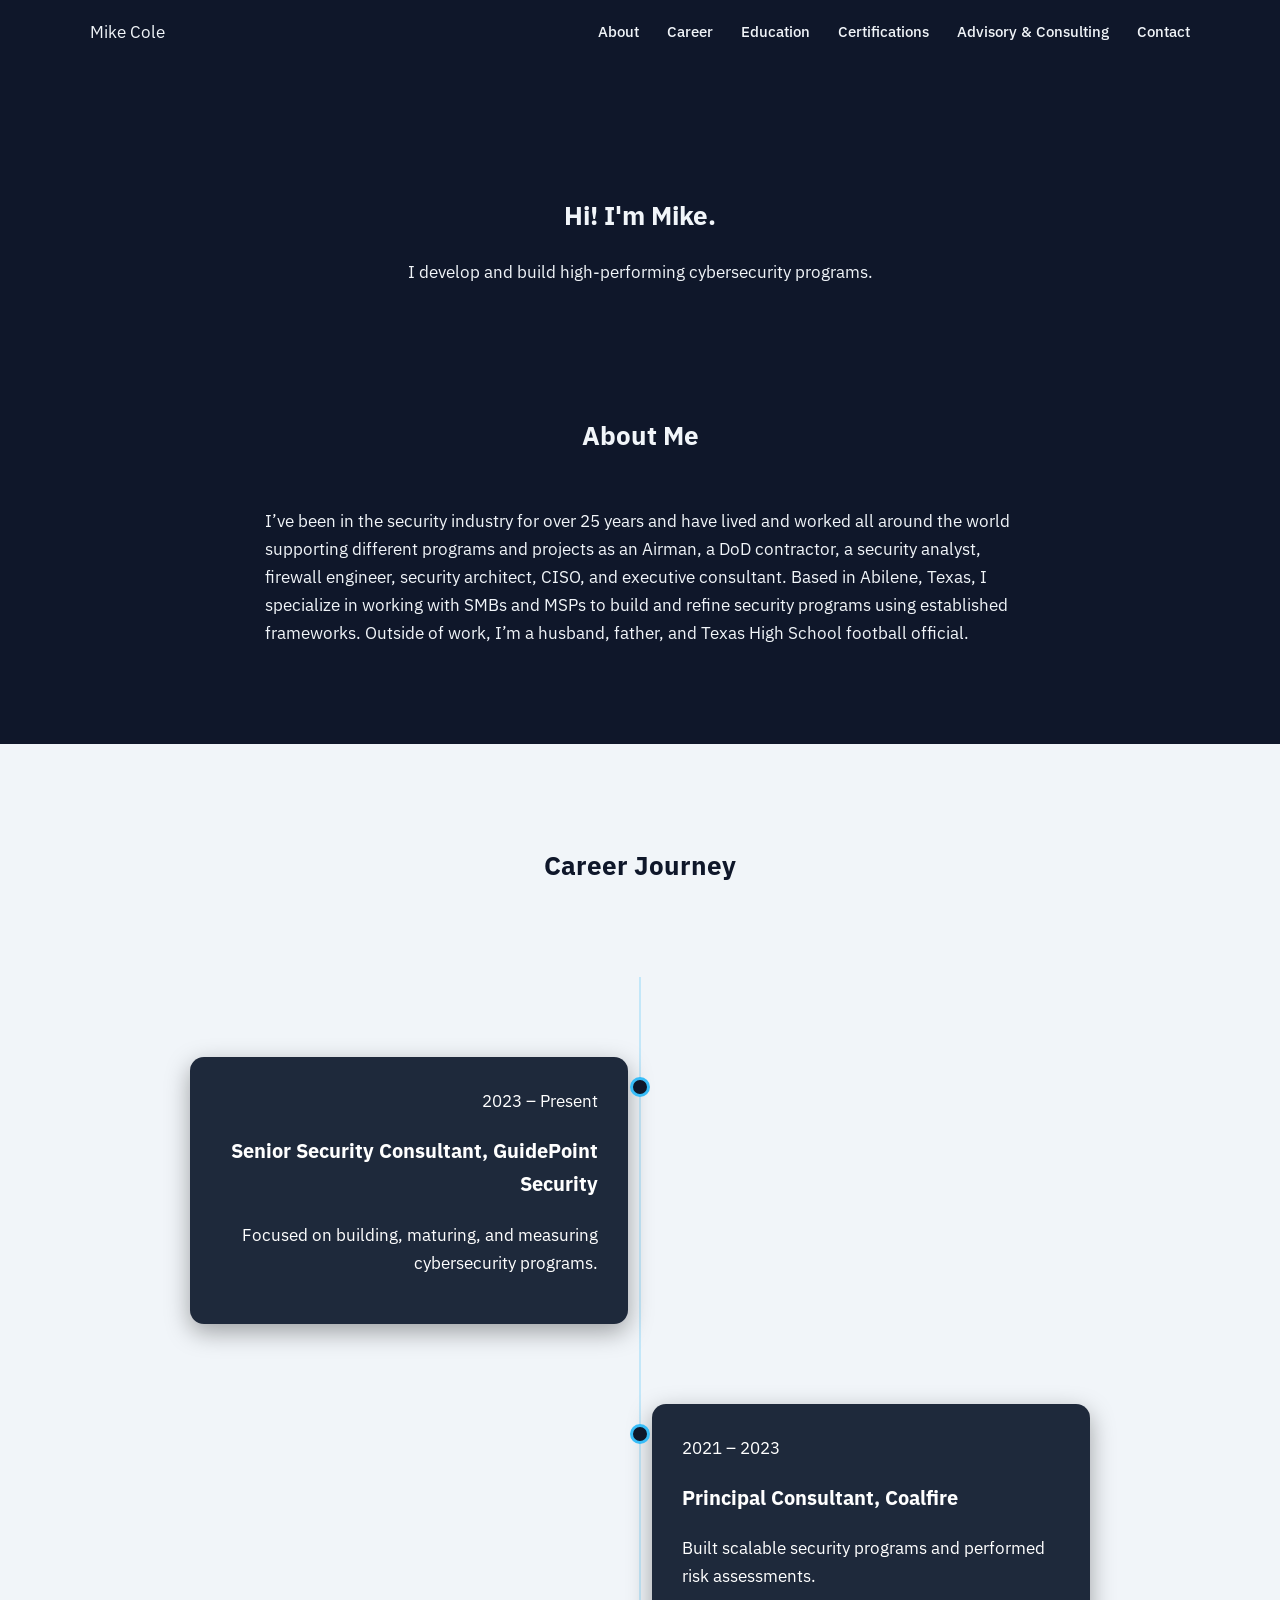
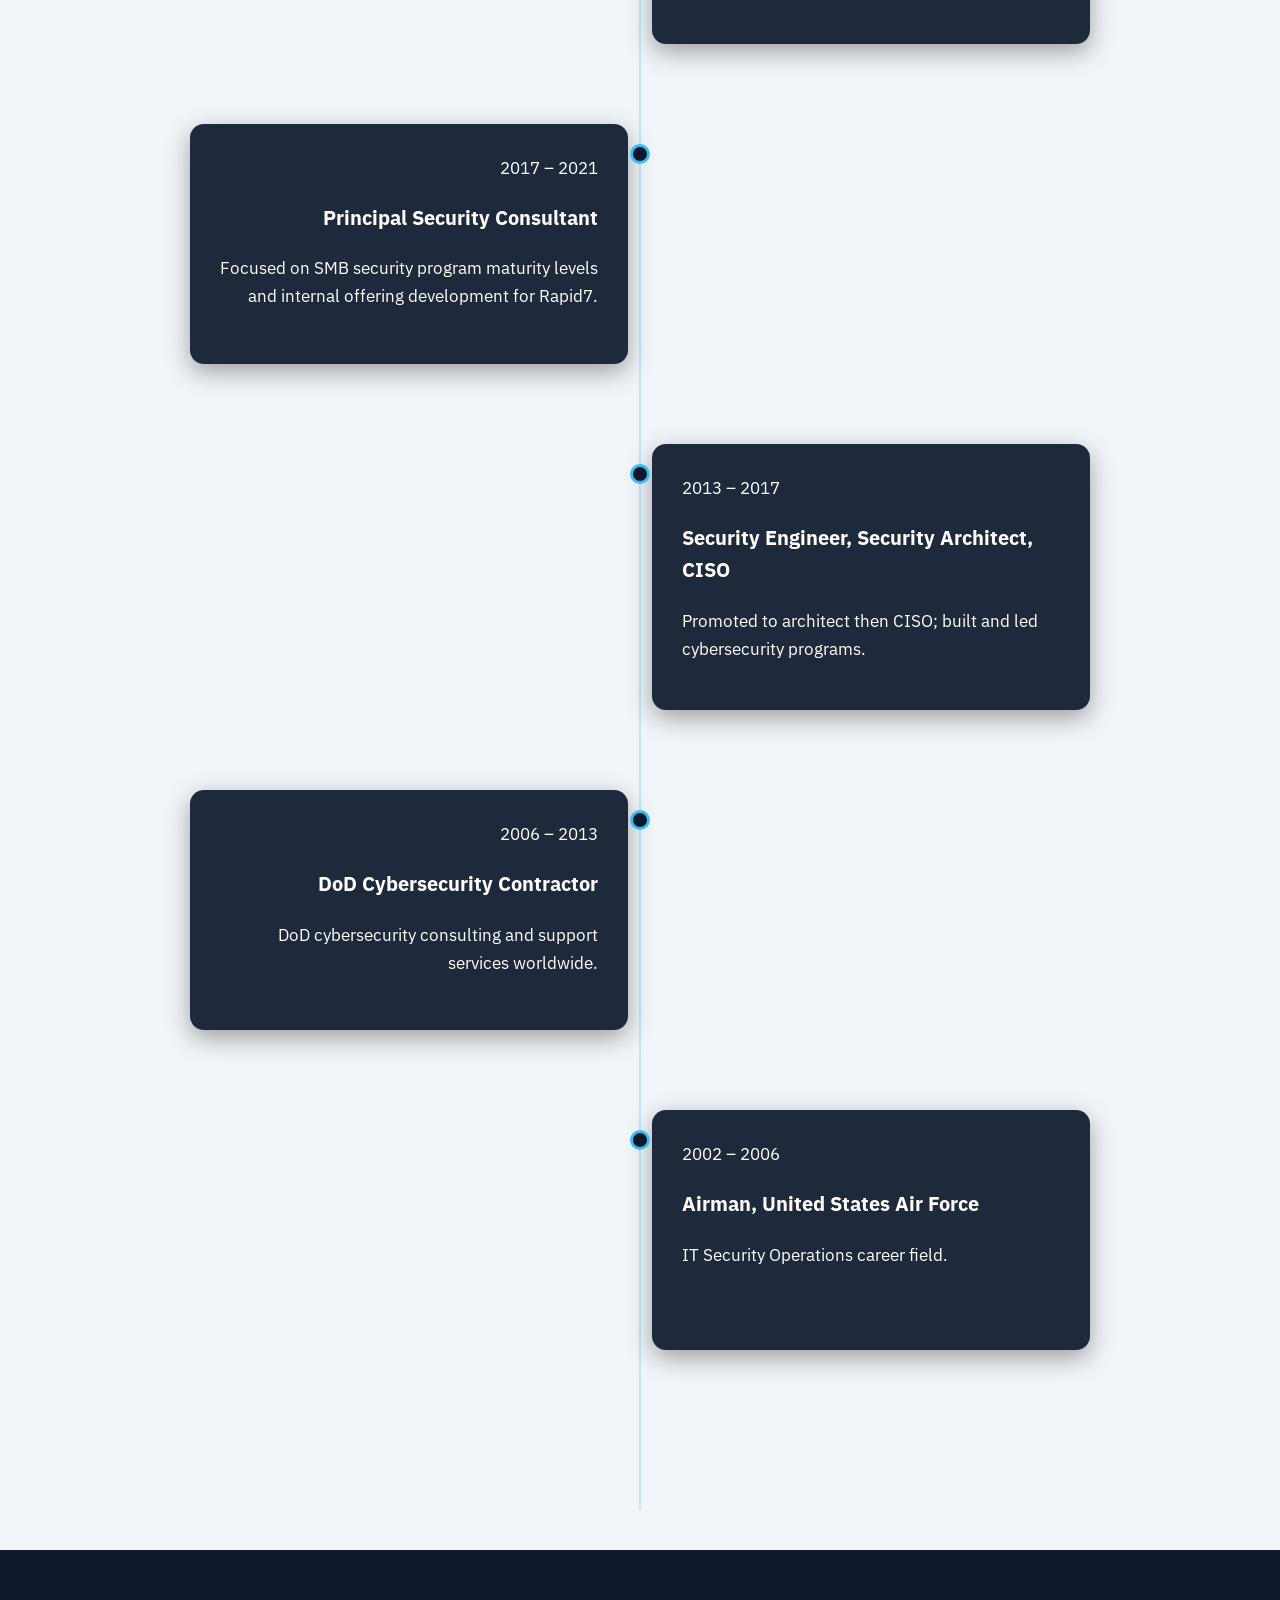
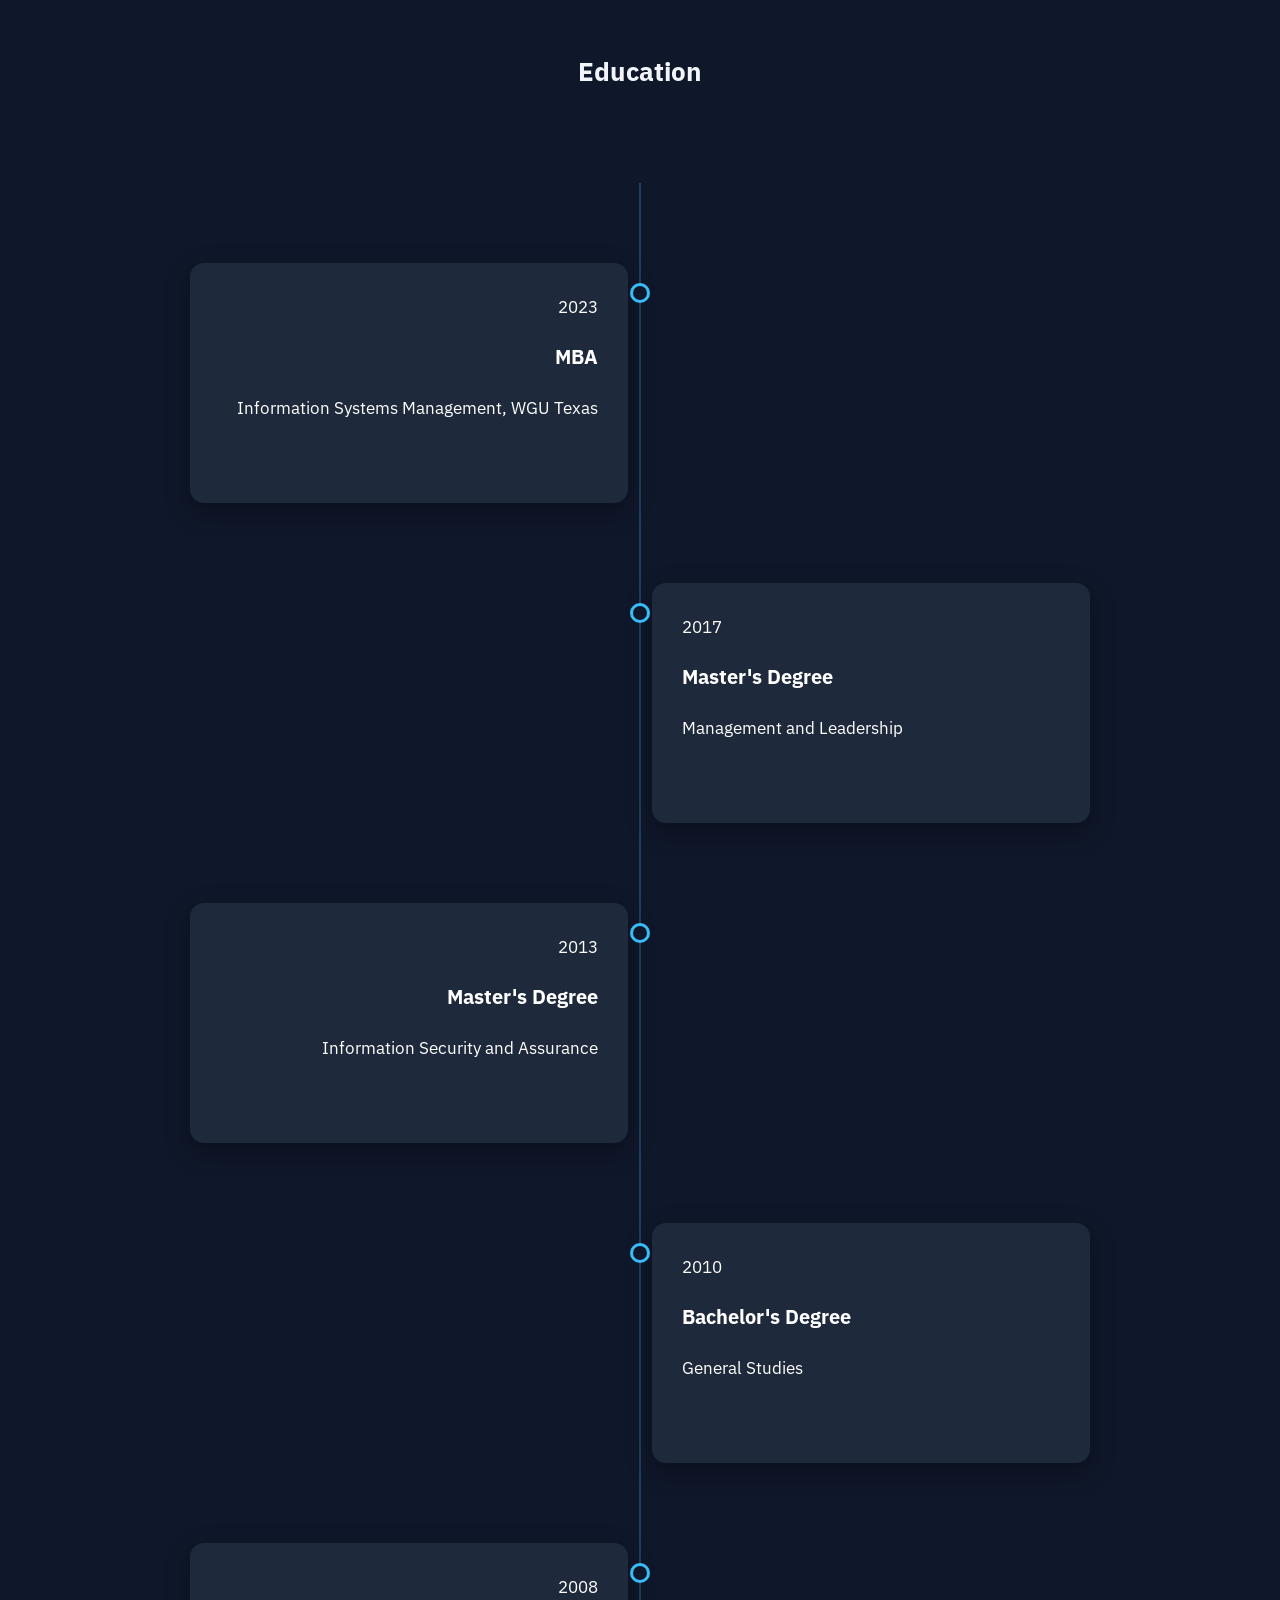
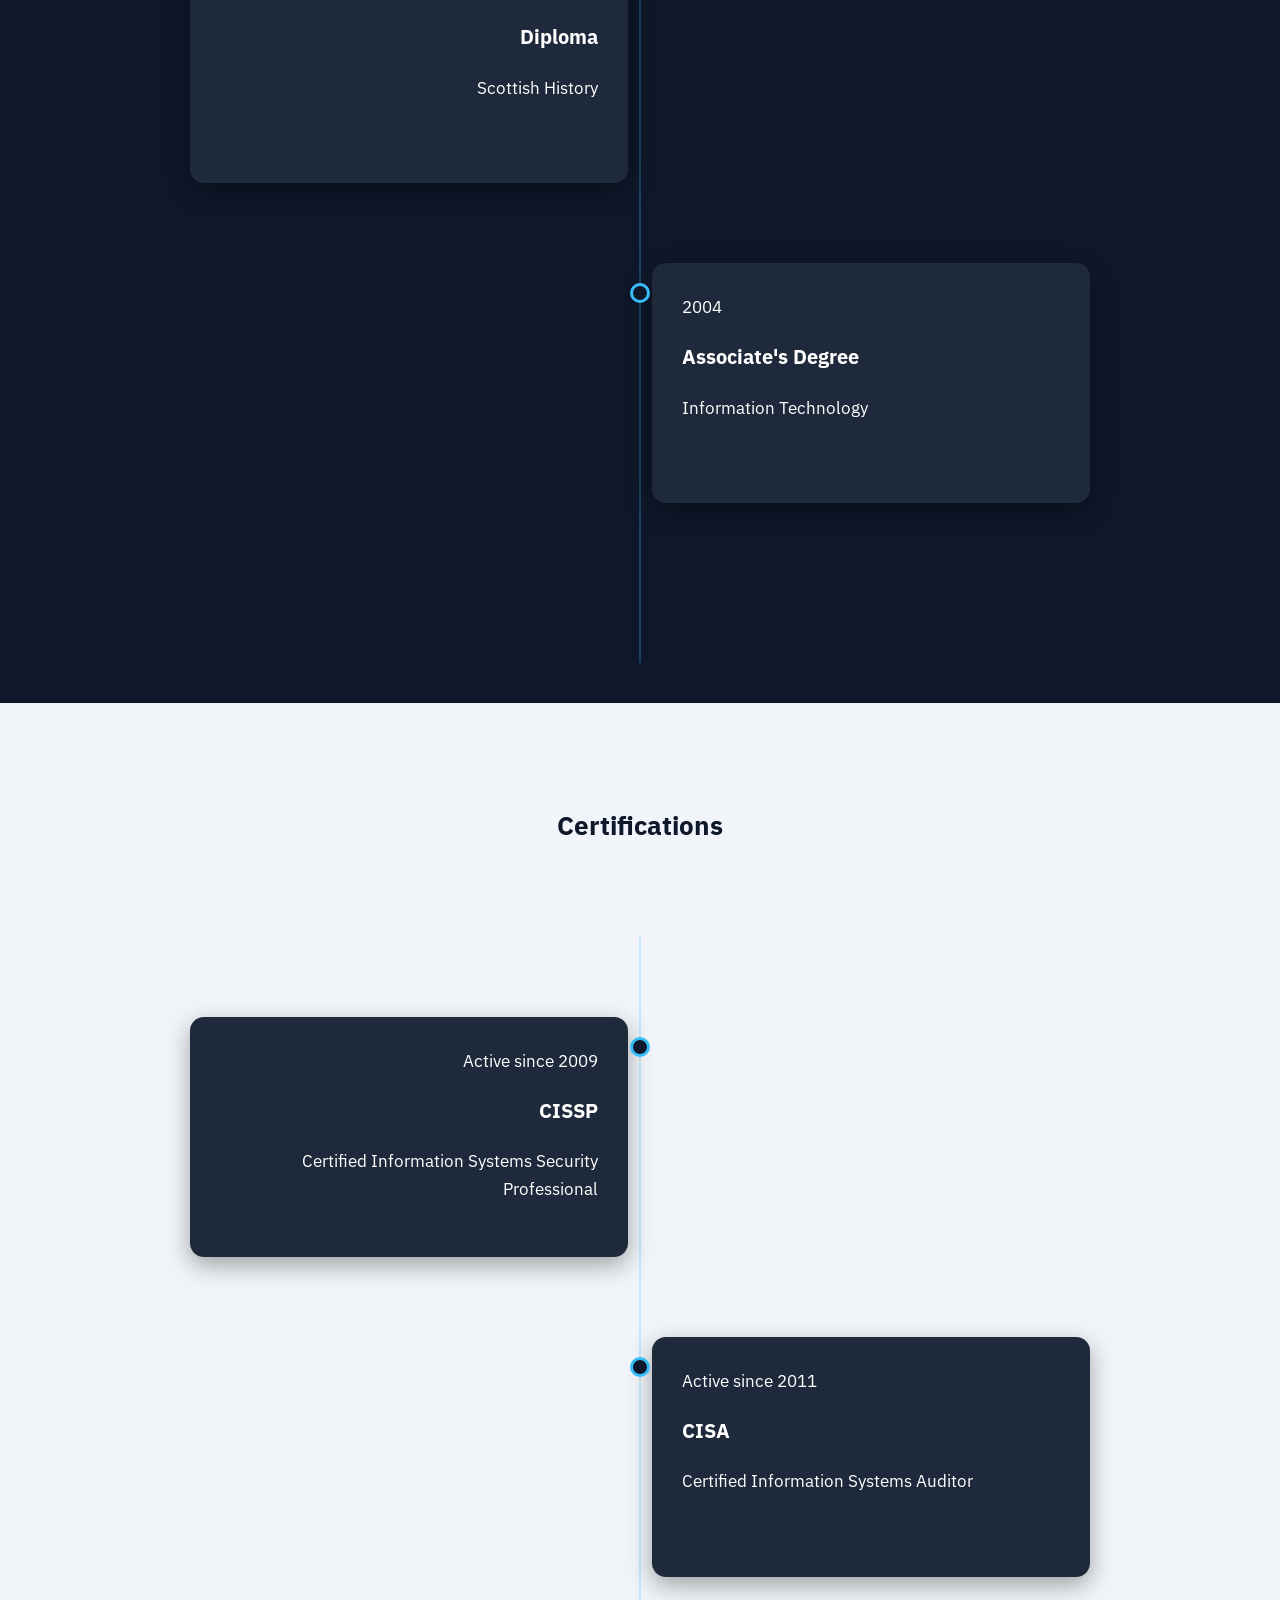
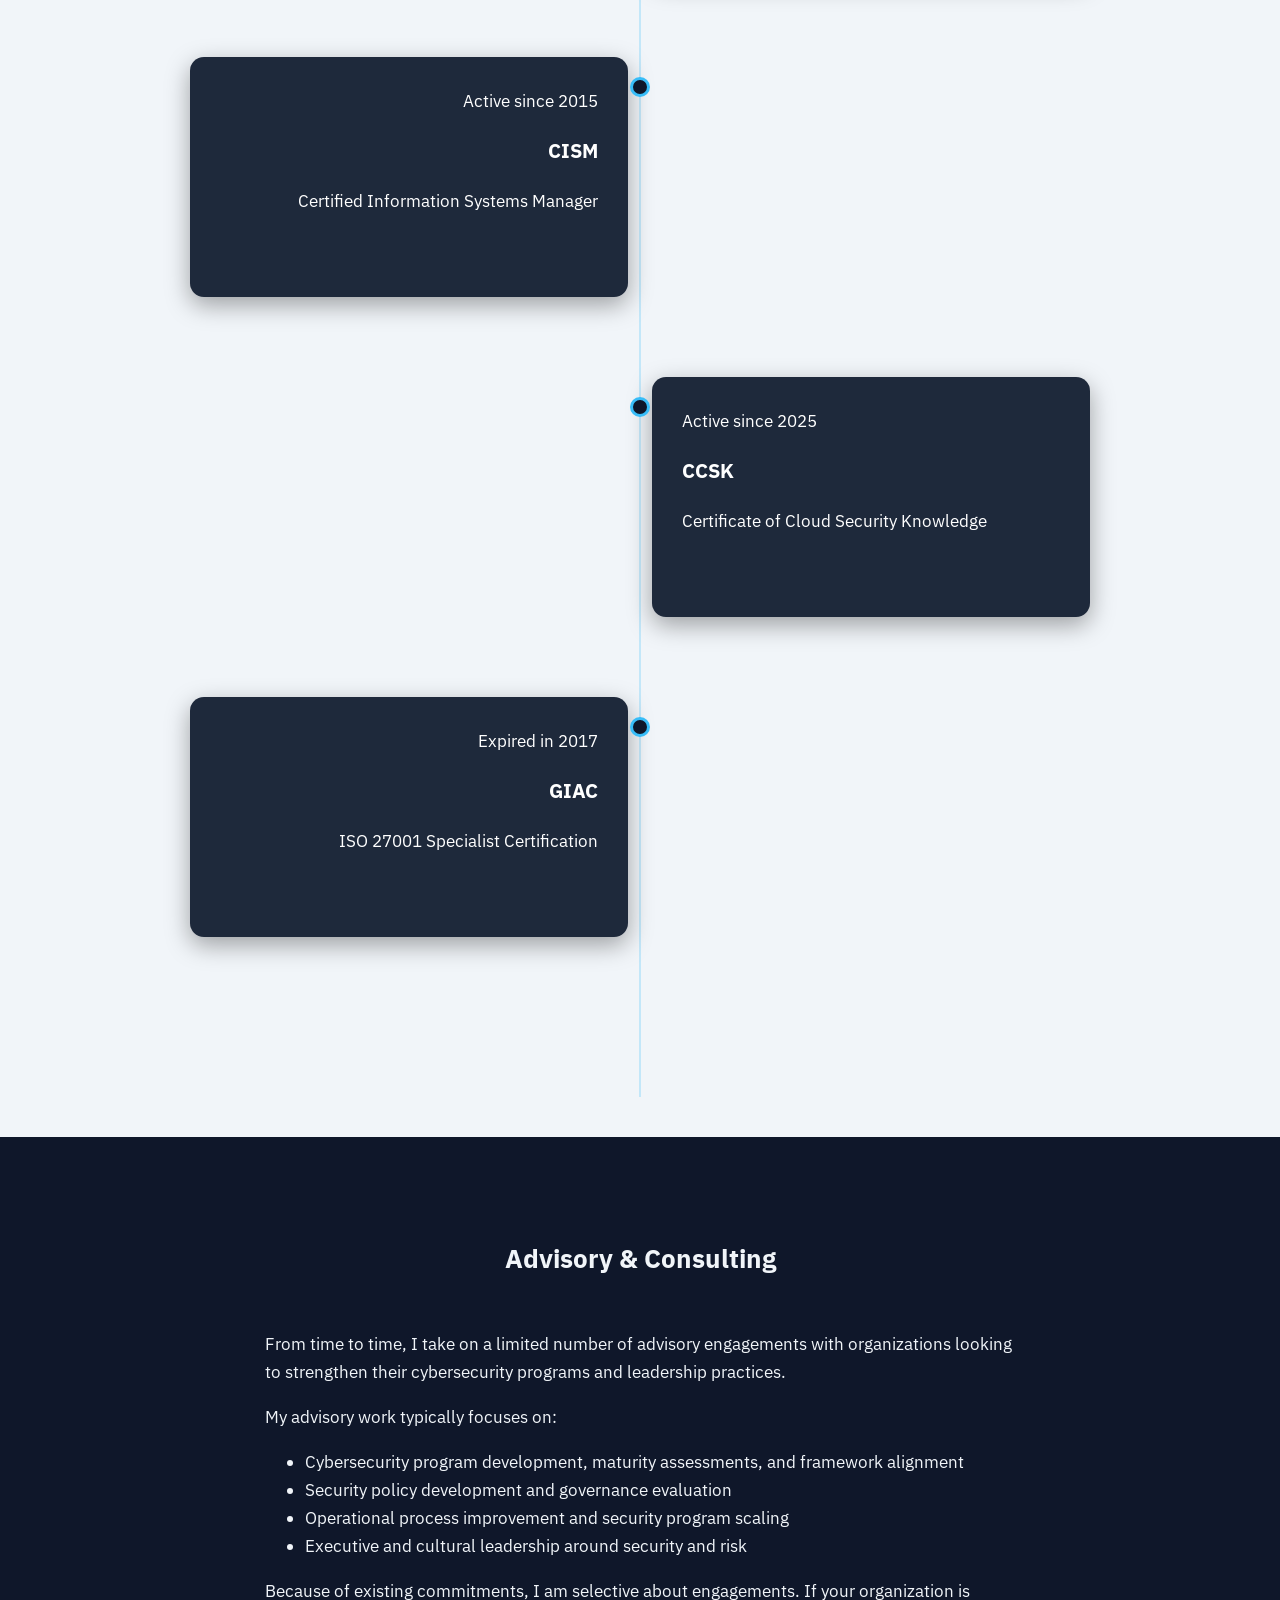
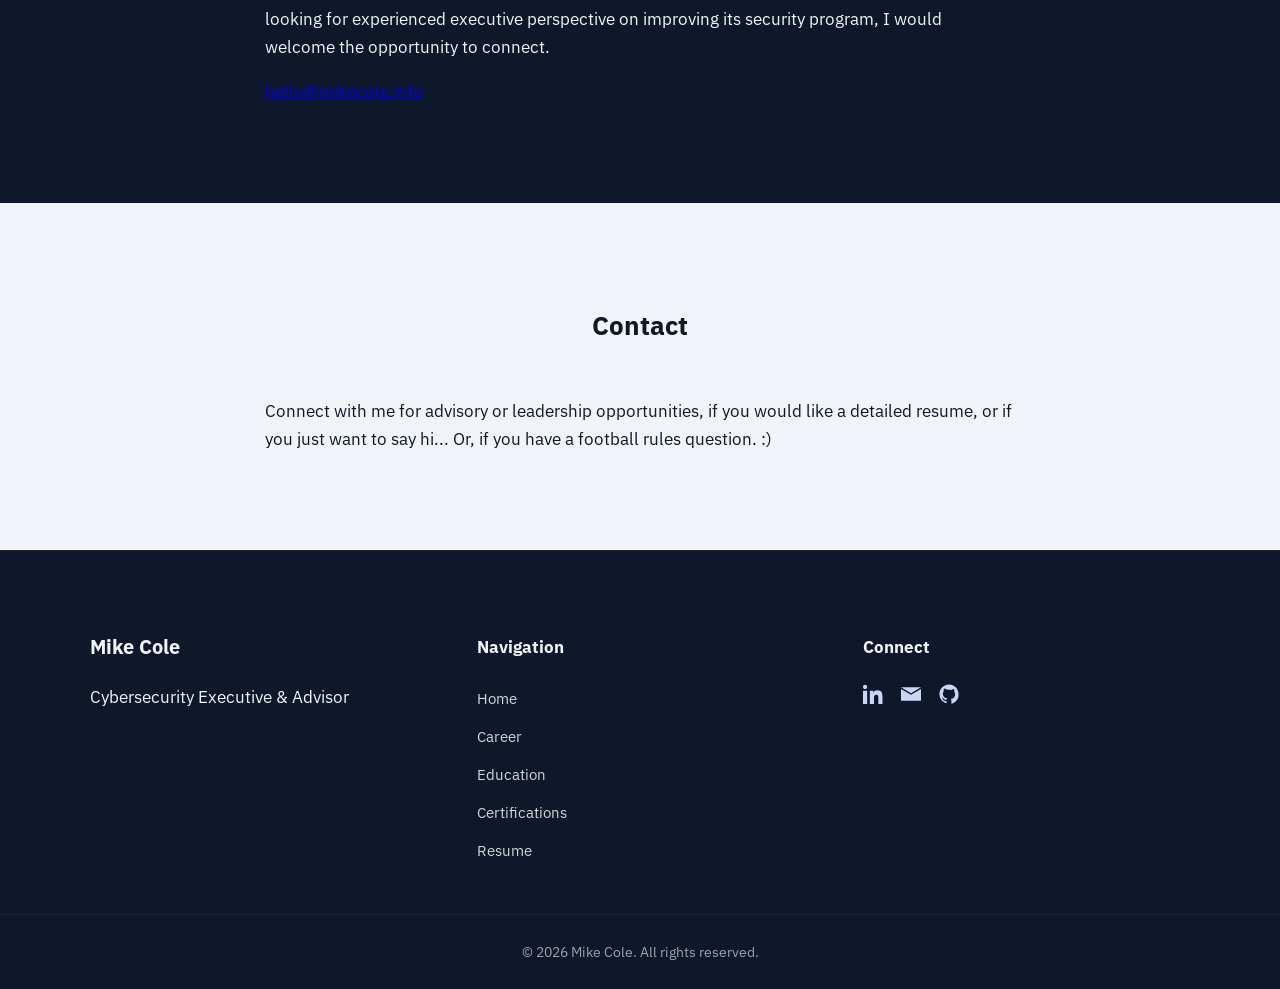
==== commit 13981649: "Update index.html" ====
--- a/index.html
+++ b/index.html
@@ -312,8 +312,8 @@
       <h2>Contact</h2>
 
       <p>
-        Connect for advisory or leadership opportunities, if you would like a detailed resume,
-        or if you have a football rules question. :)
+        Connect with me for advisory or leadership opportunities, if you would like a detailed resume, 
+        or if you just want to say hi... Or, if you have a football rules question. :)
       </p>
 
     </div>
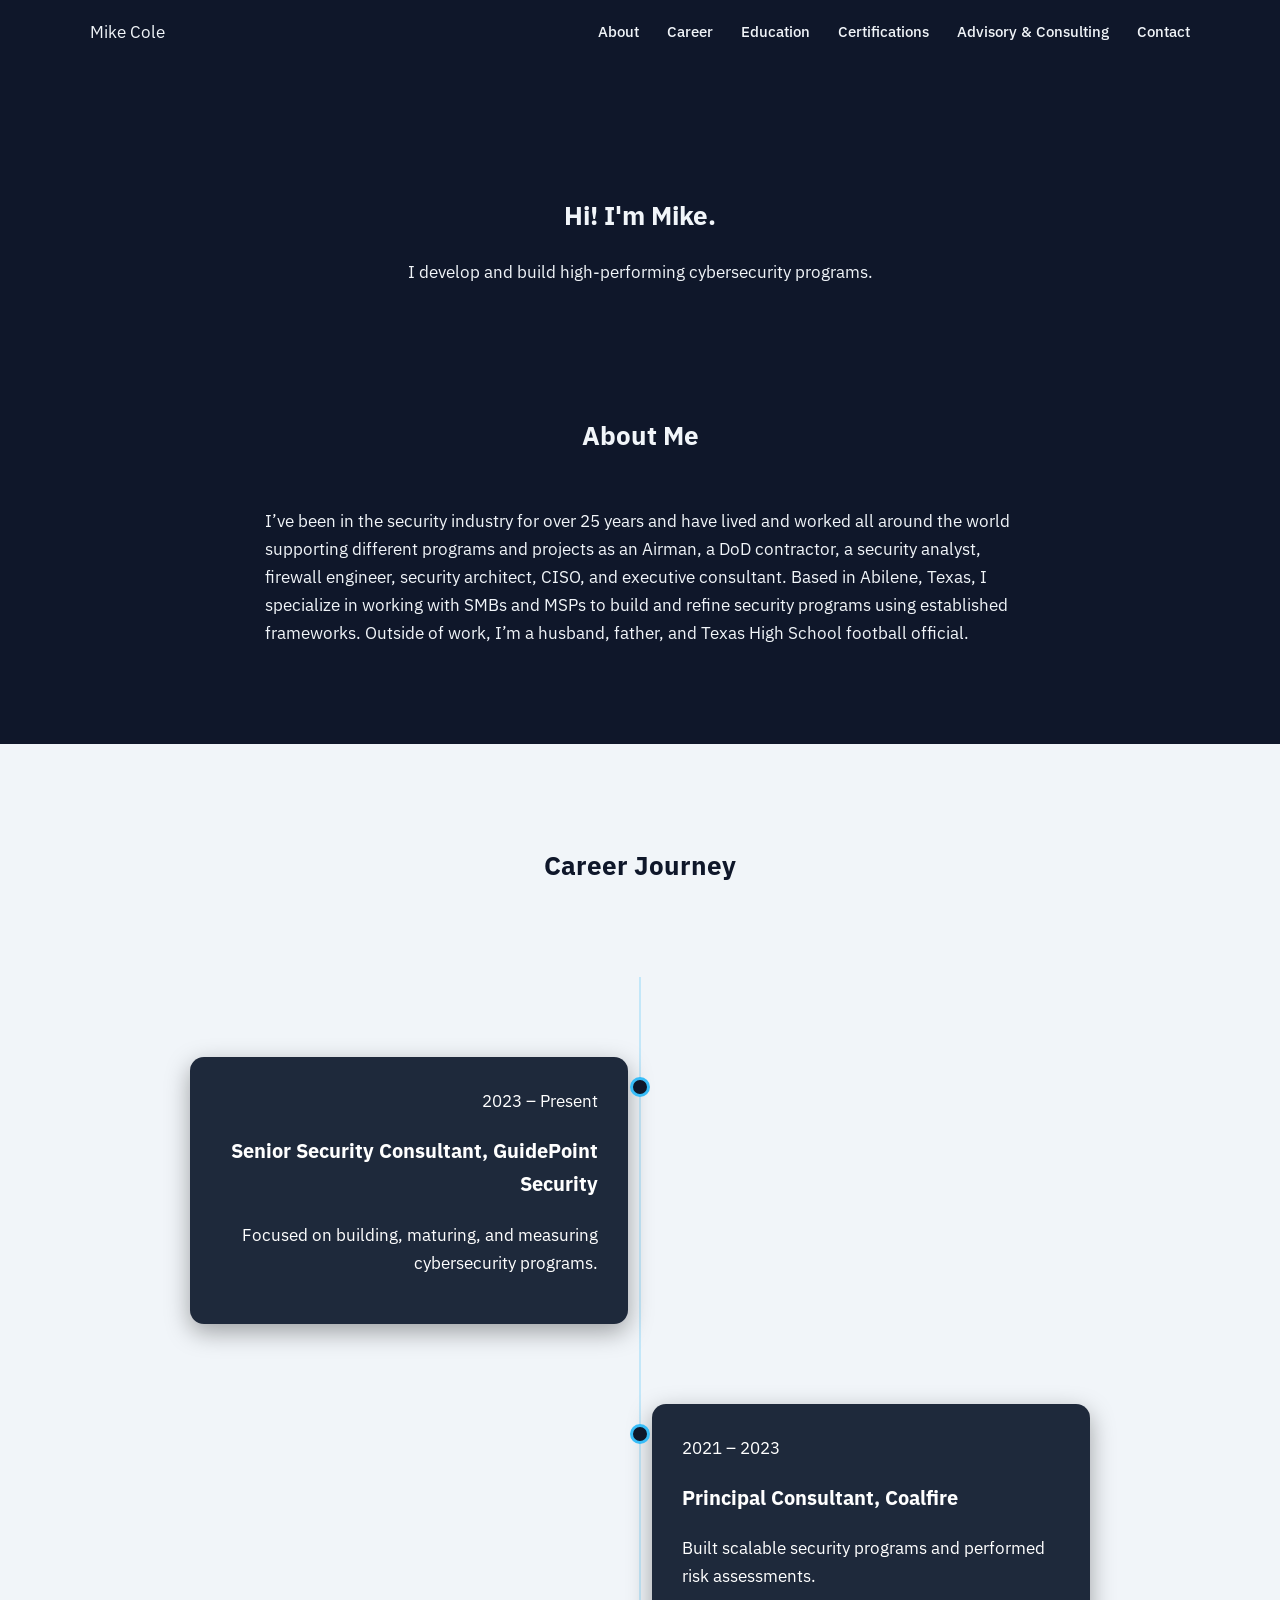
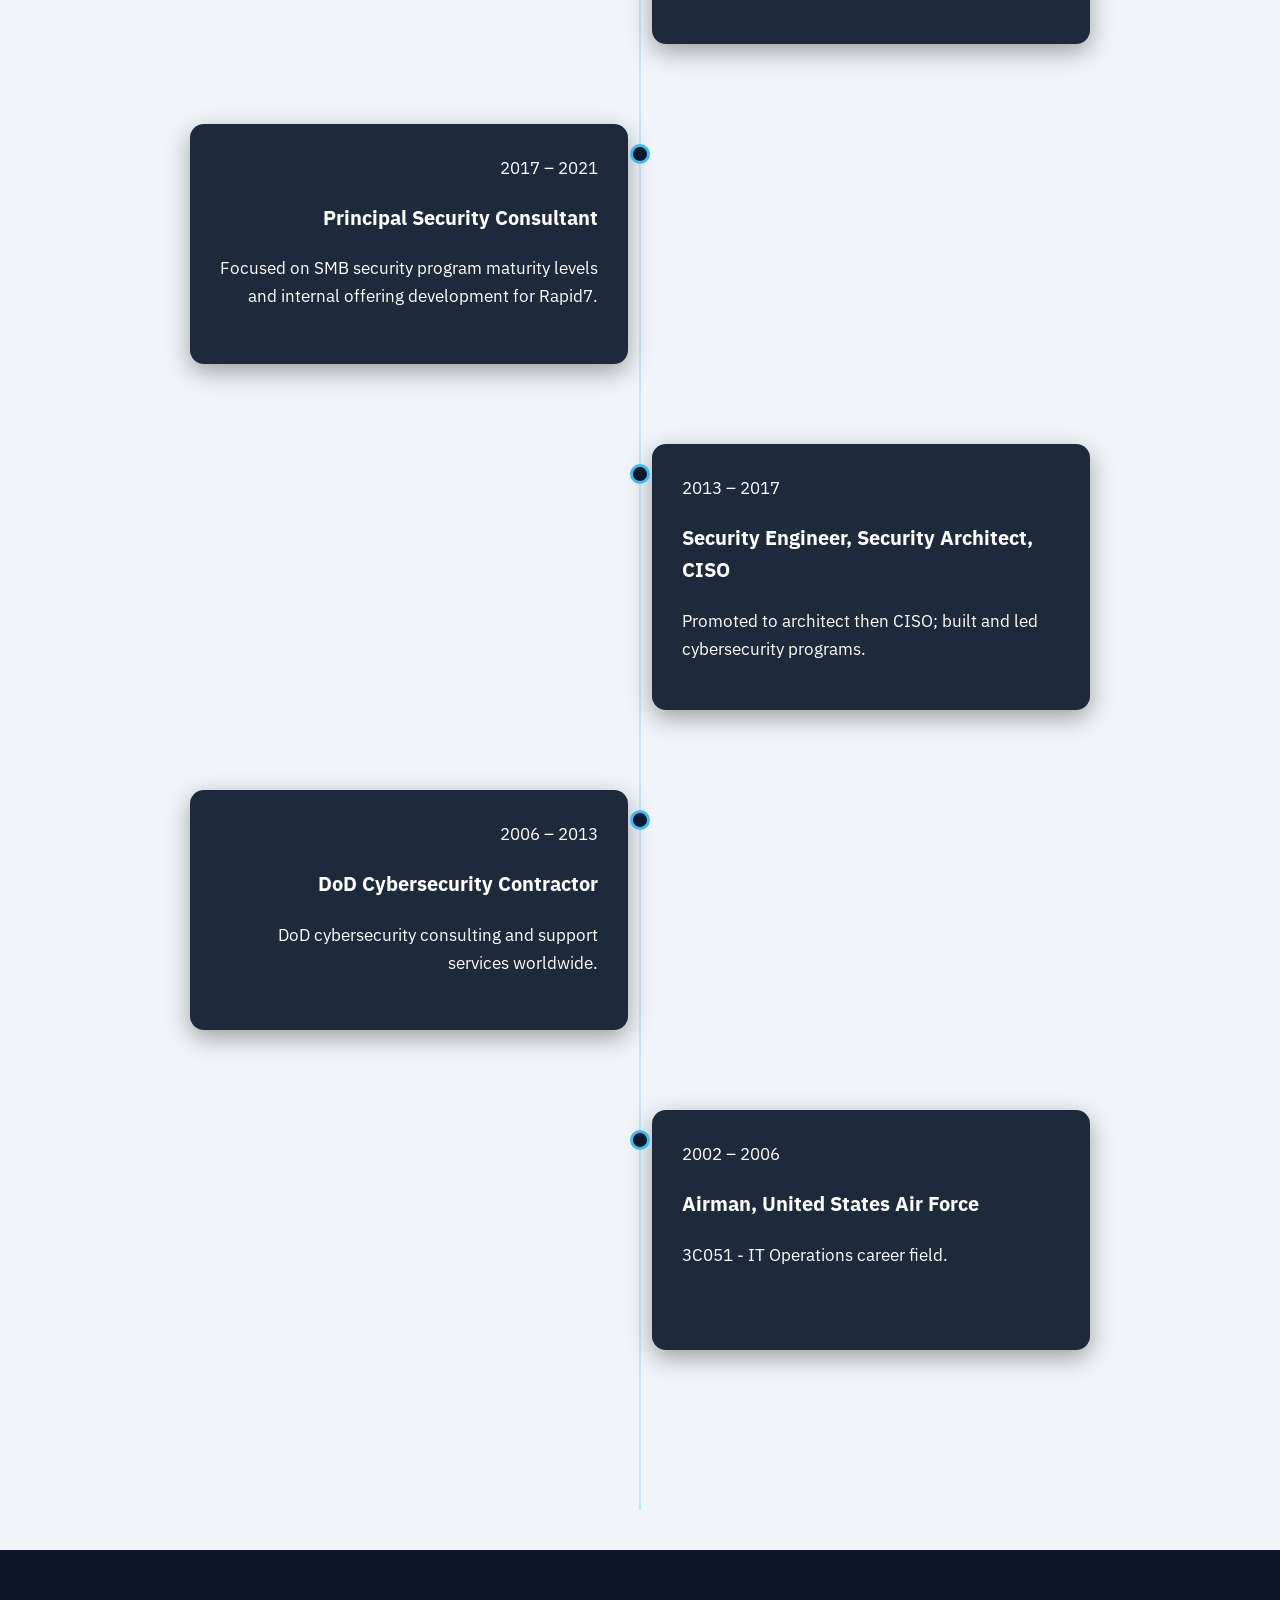
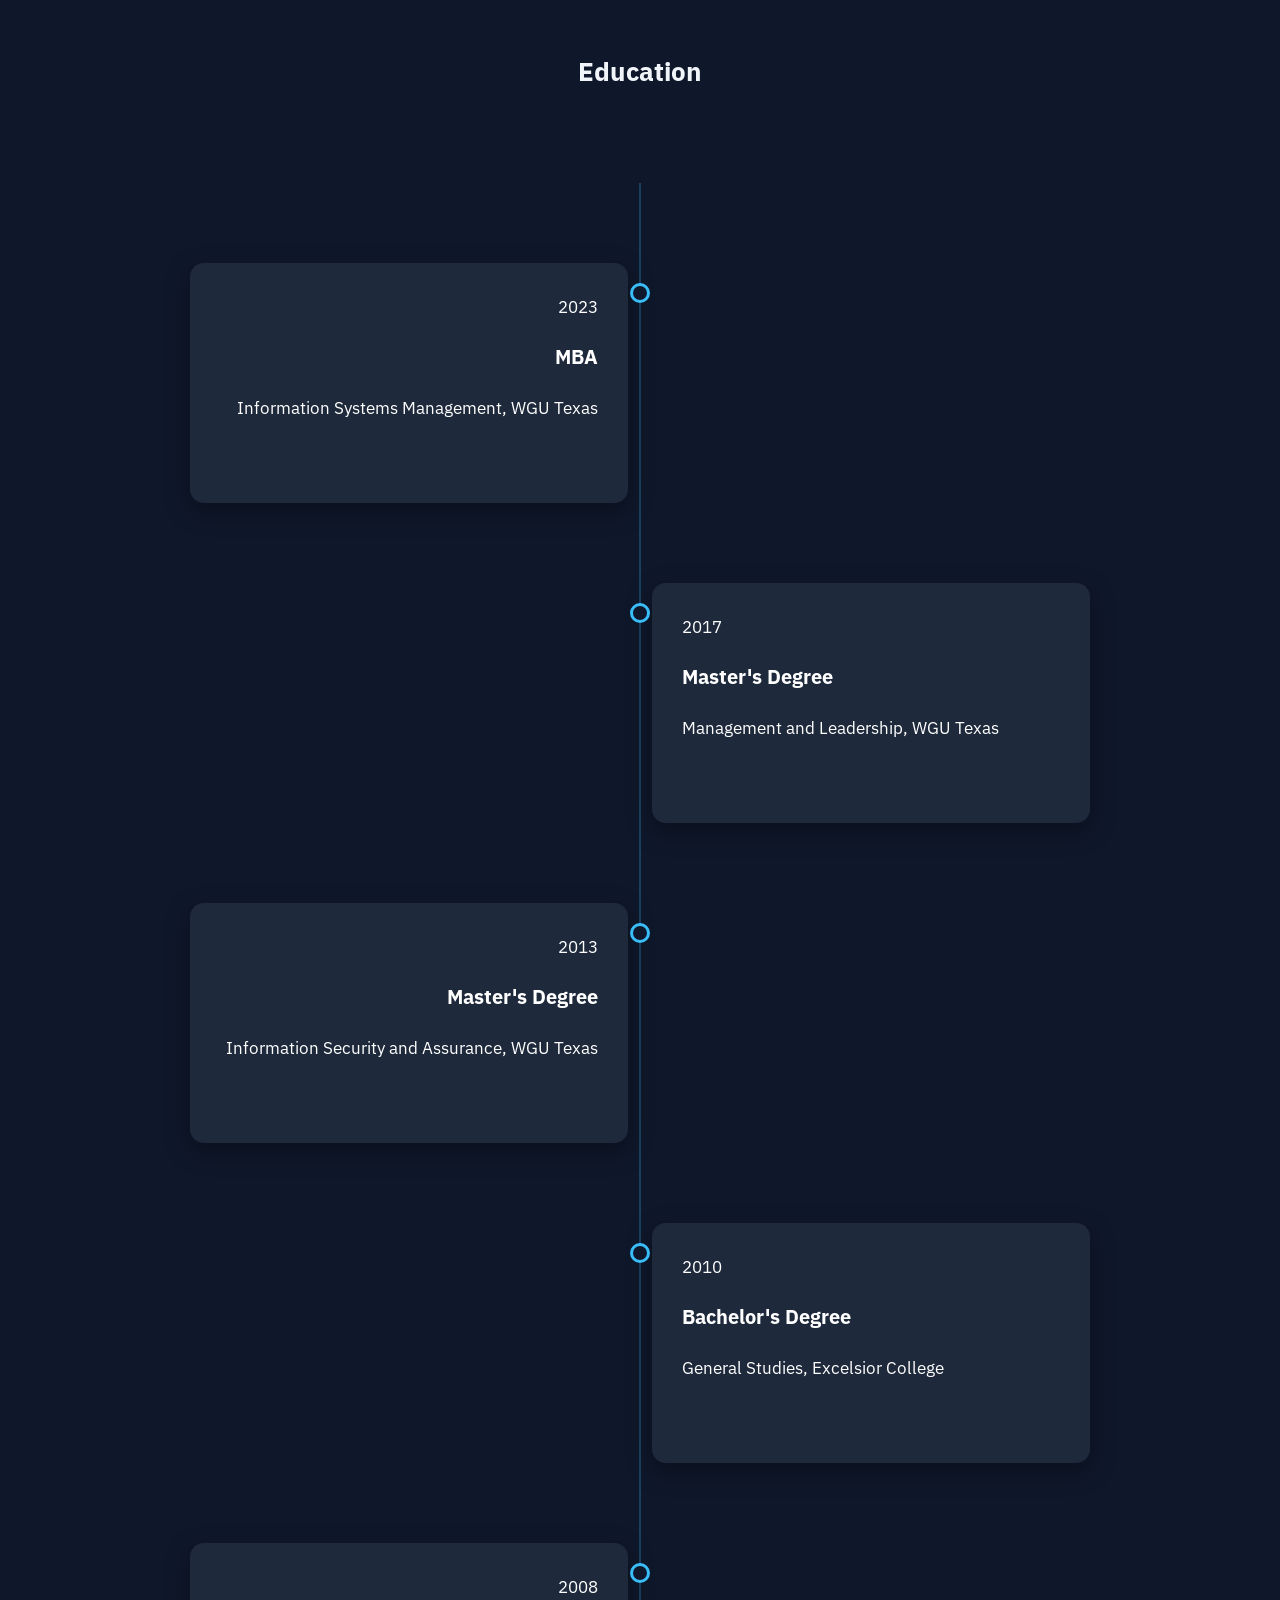
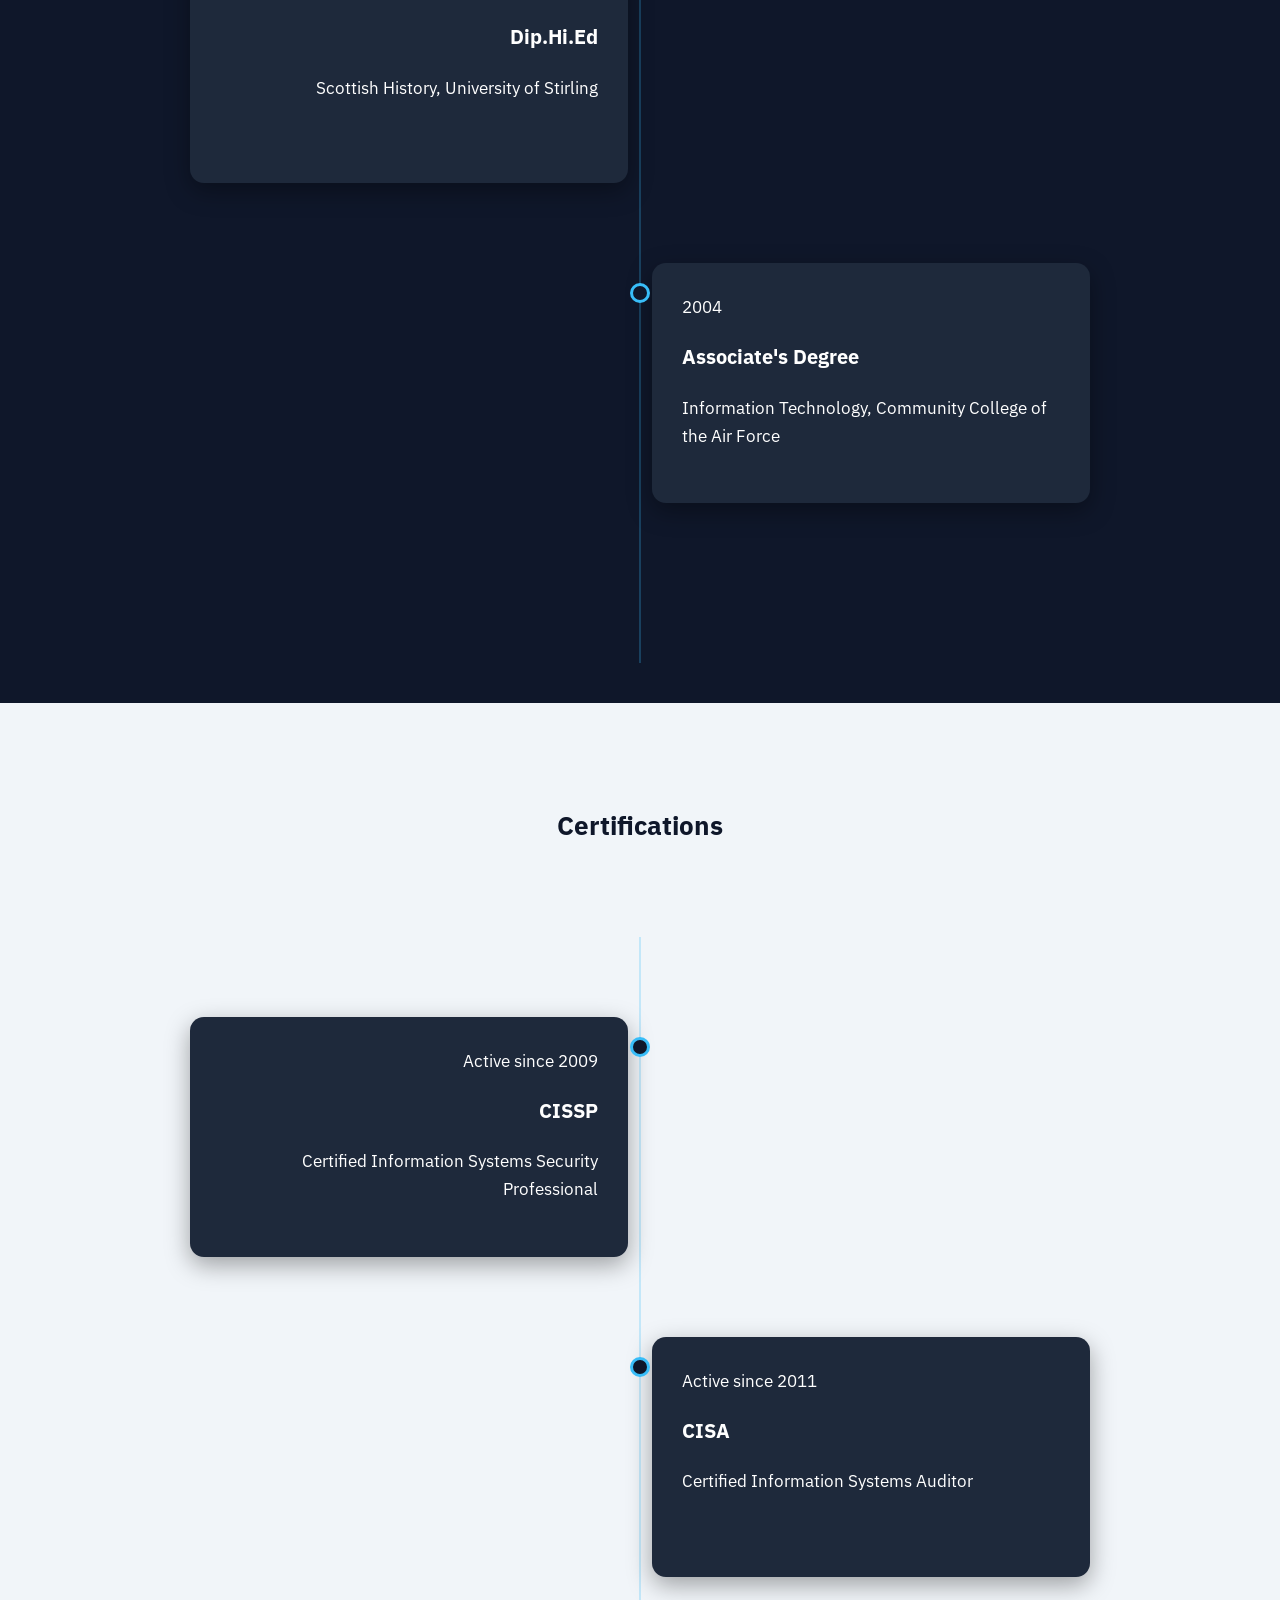
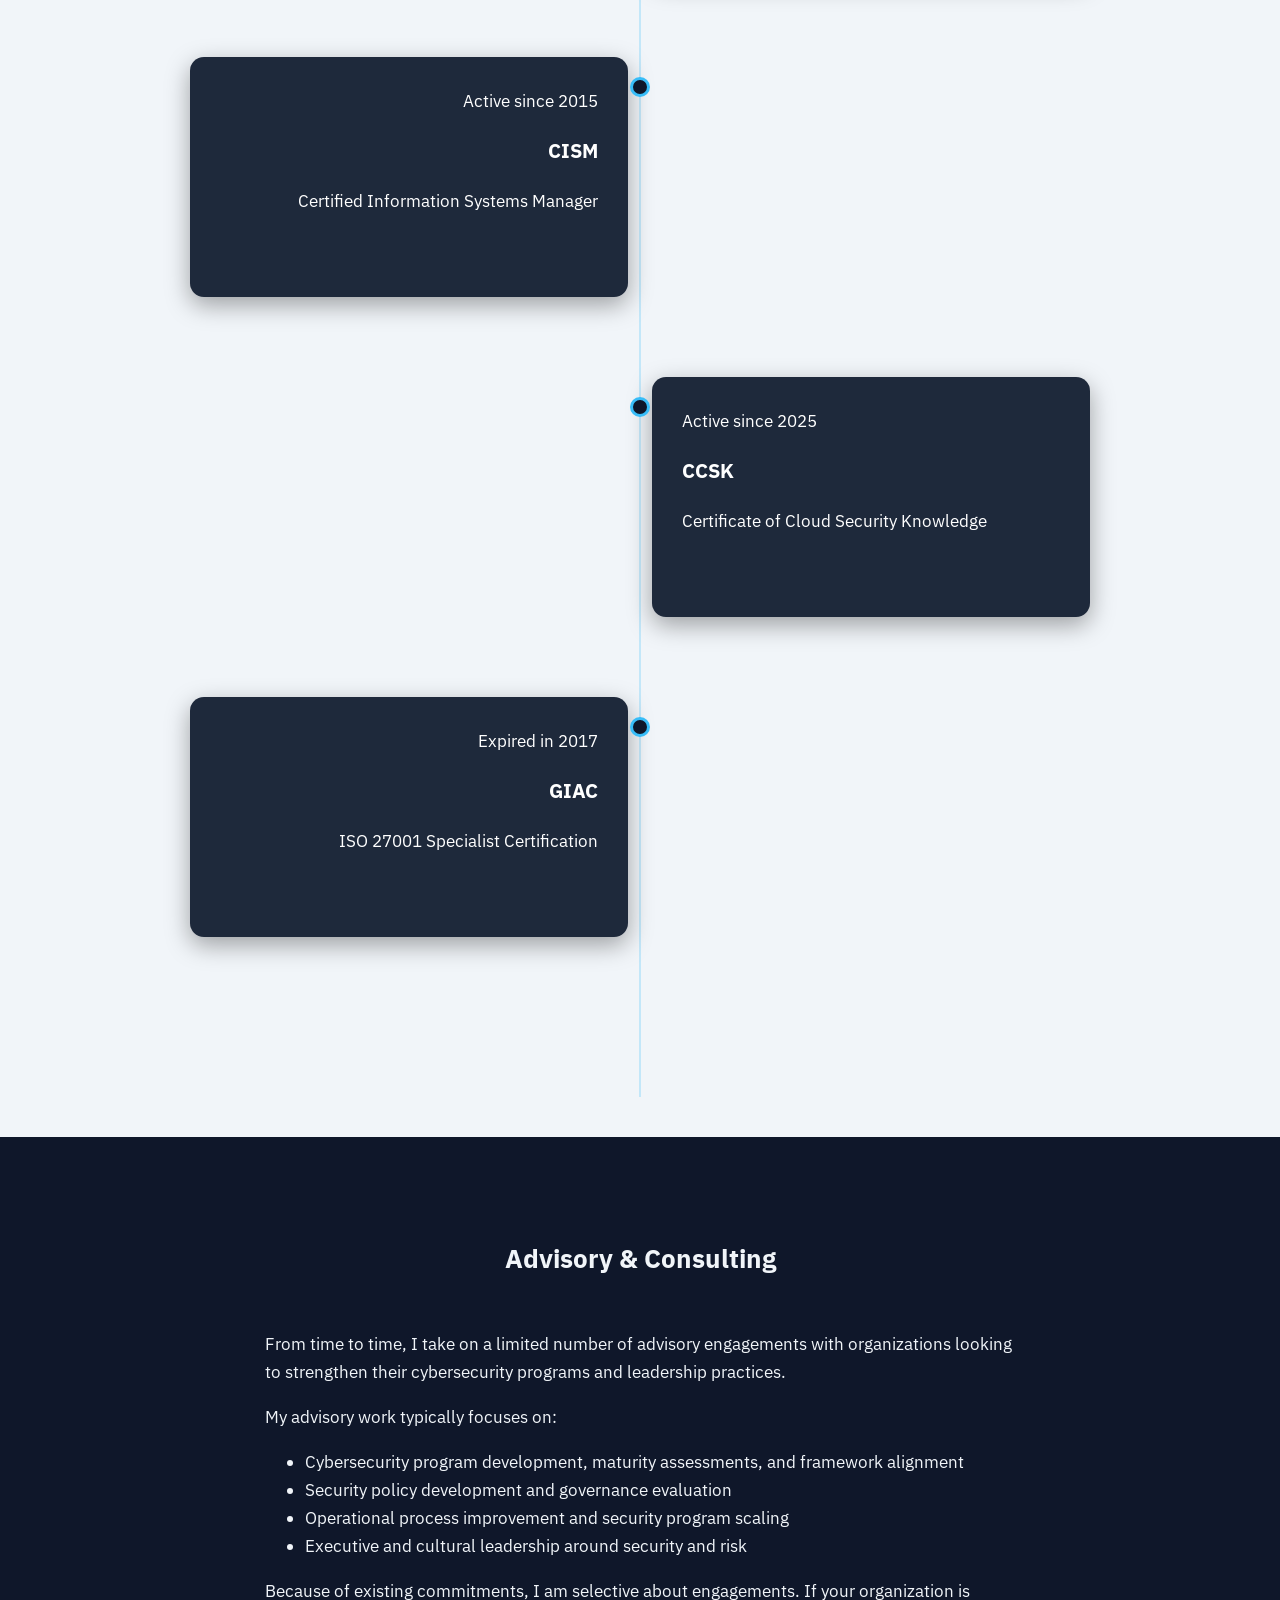
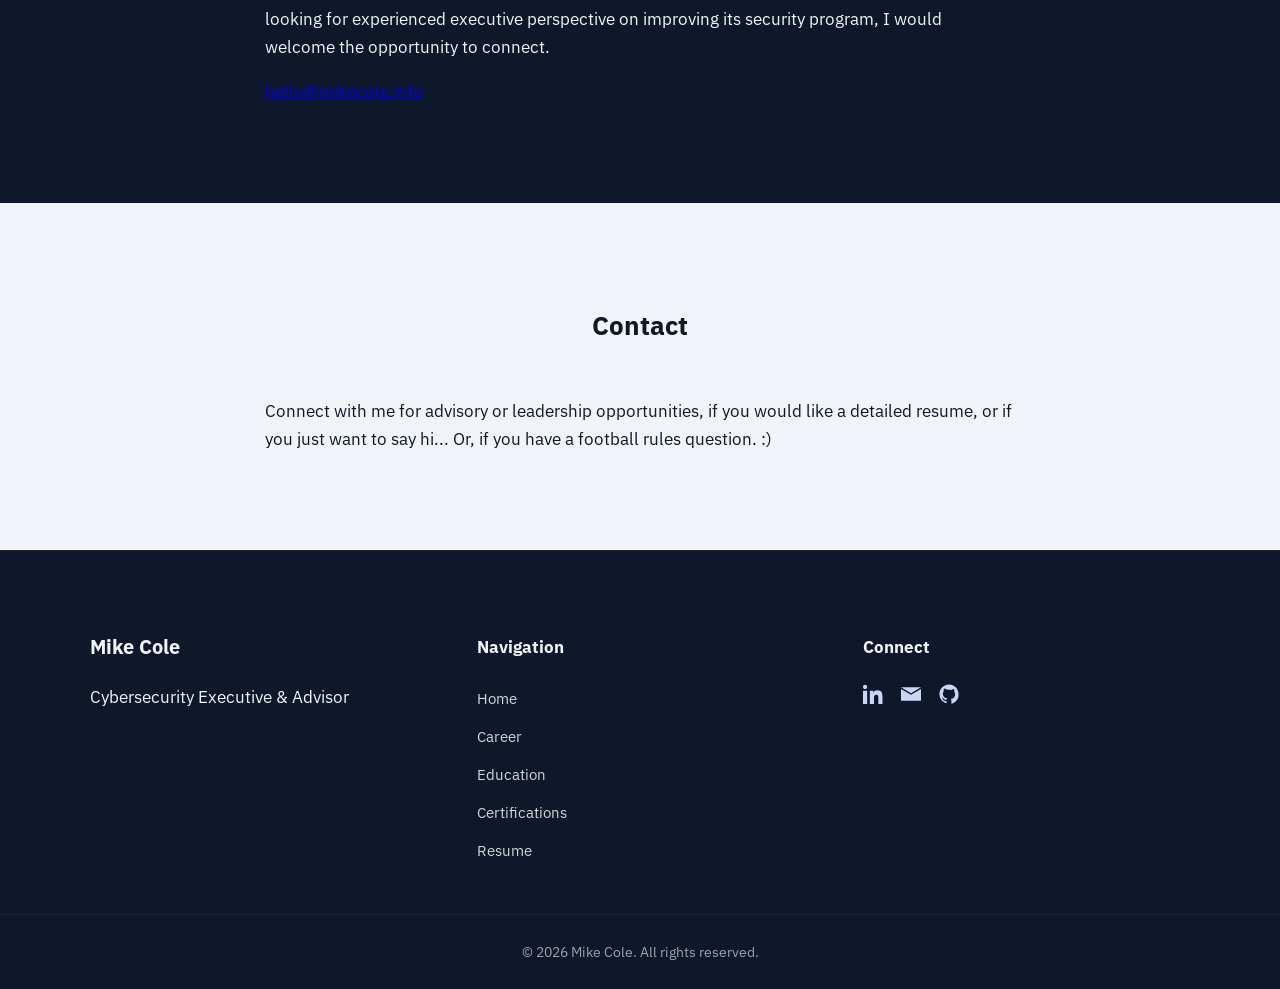
==== commit 93af2b70: "Update index.html" ====
--- a/index.html
+++ b/index.html
@@ -126,7 +126,7 @@
           <div class="timeline-card right">
             <span class="date">2002 – 2006</span>
             <h3>Airman, United States Air Force</h3>
-            <p>IT Security Operations career field.</p>
+            <p>3C051 - IT Operations career field.</p>
           </div>
         </div>
 
@@ -159,7 +159,7 @@
           <div class="timeline-card right">
             <span class="date">2017</span>
             <h3>Master's Degree</h3>
-            <p>Management and Leadership</p>
+            <p>Management and Leadership, WGU Texas</p>
           </div>
         </div>
 
@@ -167,7 +167,7 @@
           <div class="timeline-card left">
             <span class="date">2013</span>
             <h3>Master's Degree</h3>
-            <p>Information Security and Assurance</p>
+            <p>Information Security and Assurance, WGU Texas</p>
           </div>
           <div></div>
           <div></div>
@@ -179,15 +179,15 @@
           <div class="timeline-card right">
             <span class="date">2010</span>
             <h3>Bachelor's Degree</h3>
-            <p>General Studies</p>
+            <p>General Studies, Excelsior College</p>
           </div>
         </div>
 
         <div class="timeline-row">
           <div class="timeline-card left">
             <span class="date">2008</span>
-            <h3>Diploma</h3>
-            <p>Scottish History</p>
+            <h3>Dip.Hi.Ed</h3>
+            <p>Scottish History, University of Stirling</p>
           </div>
           <div></div>
           <div></div>
@@ -199,7 +199,7 @@
           <div class="timeline-card right">
             <span class="date">2004</span>
             <h3>Associate's Degree</h3>
-            <p>Information Technology</p>
+            <p>Information Technology, Community College of the Air Force</p>
           </div>
         </div>
 
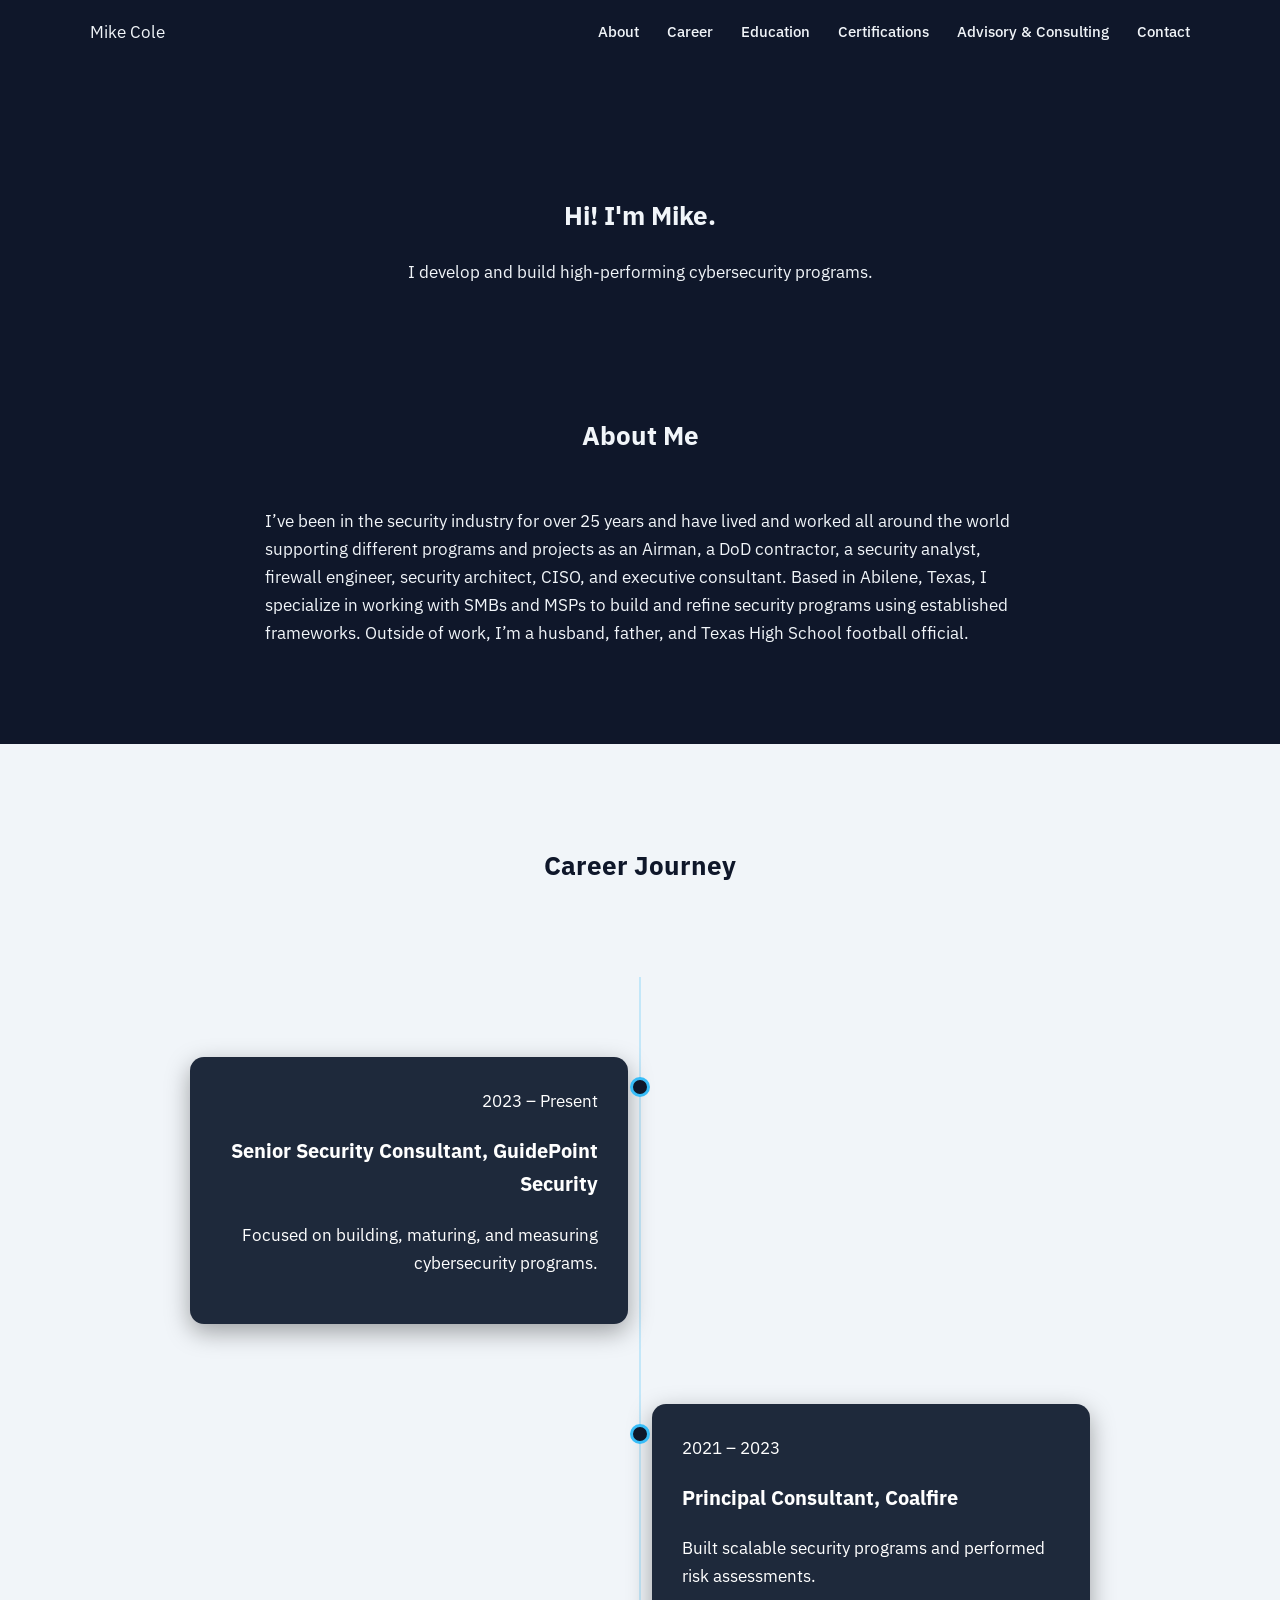
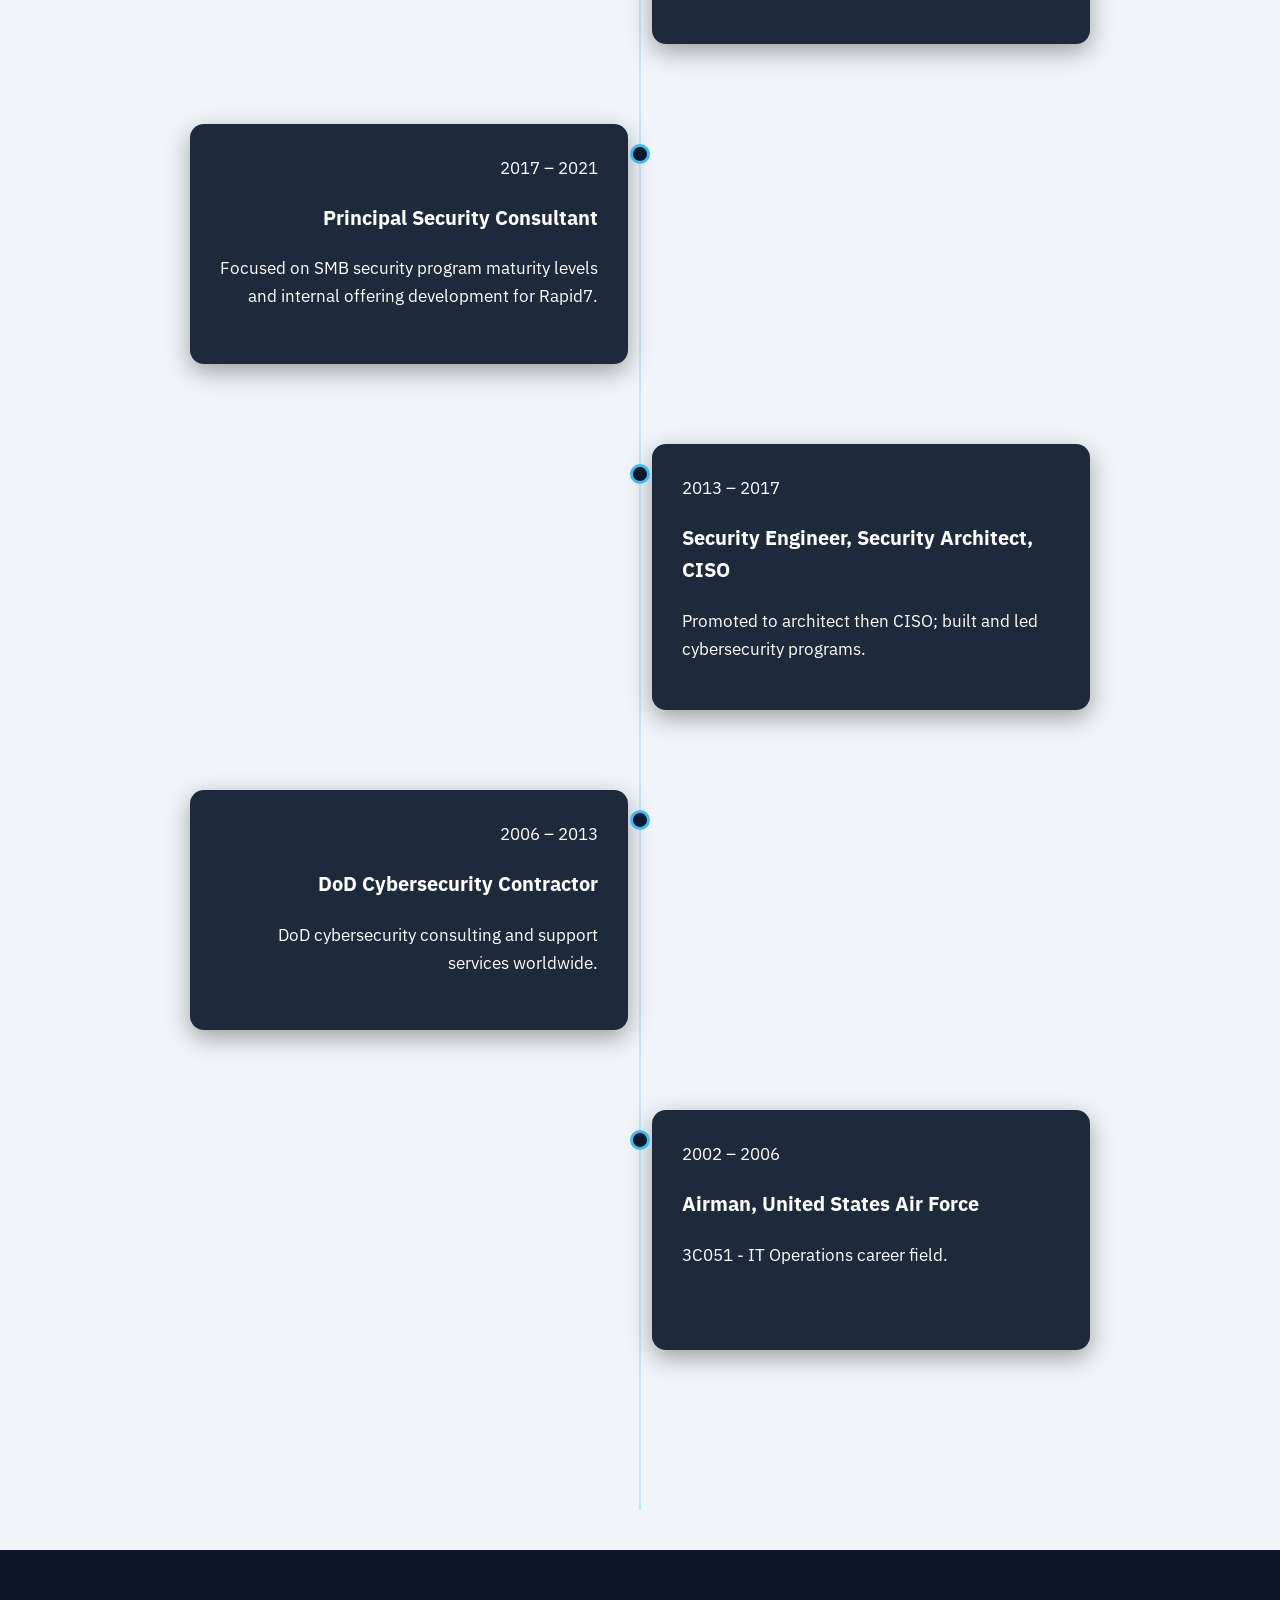
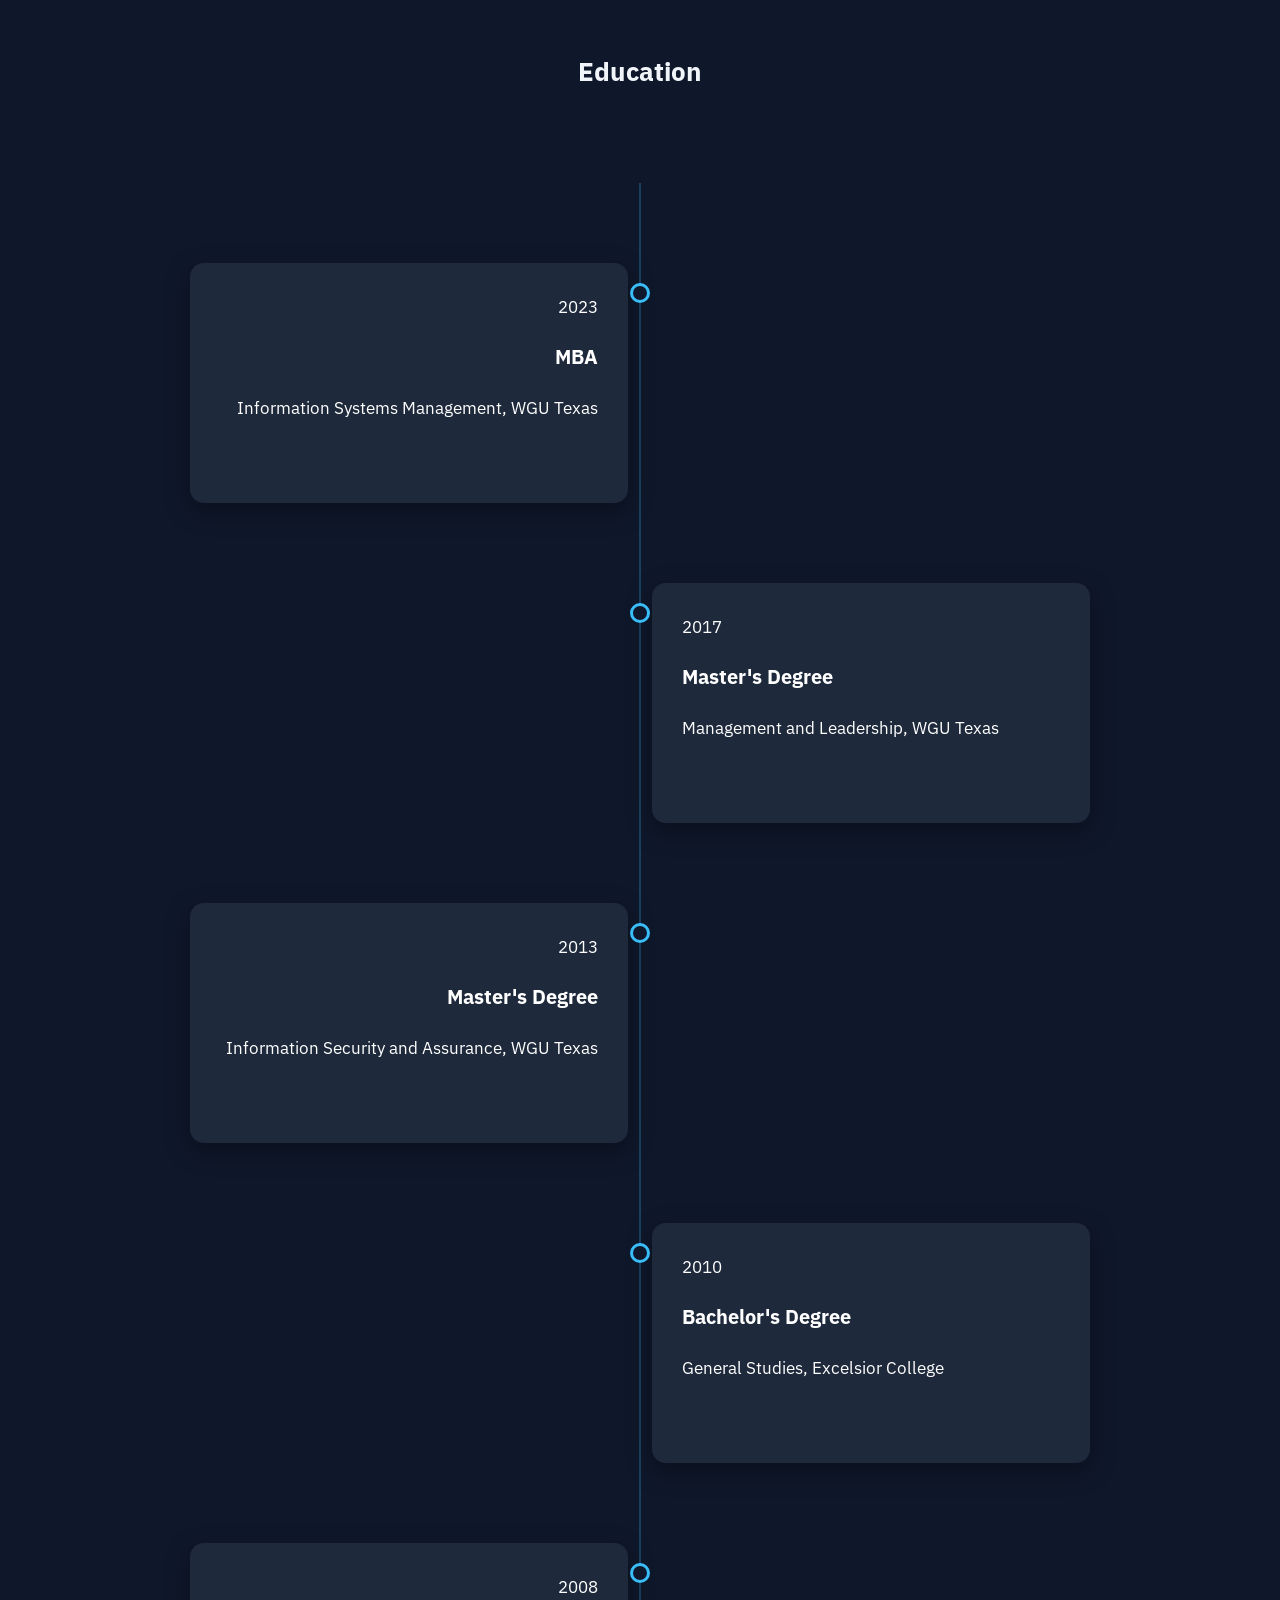
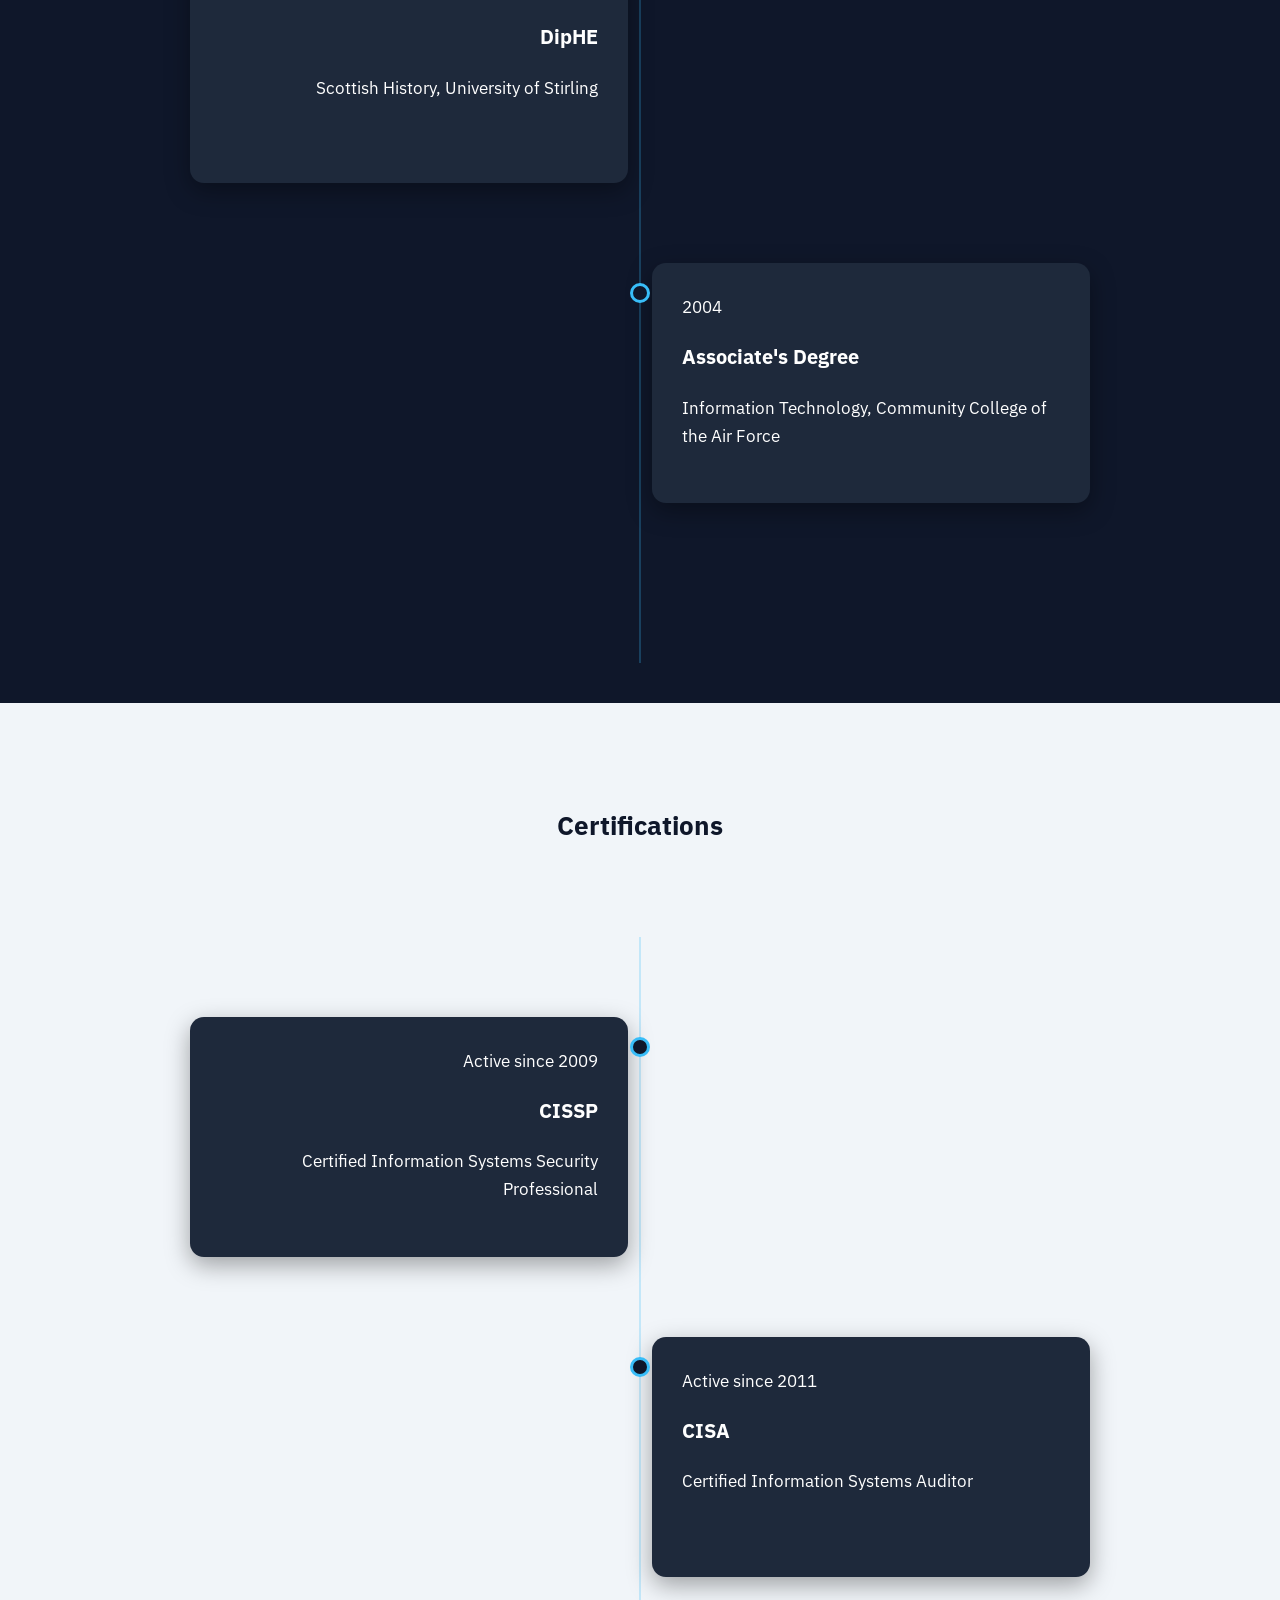
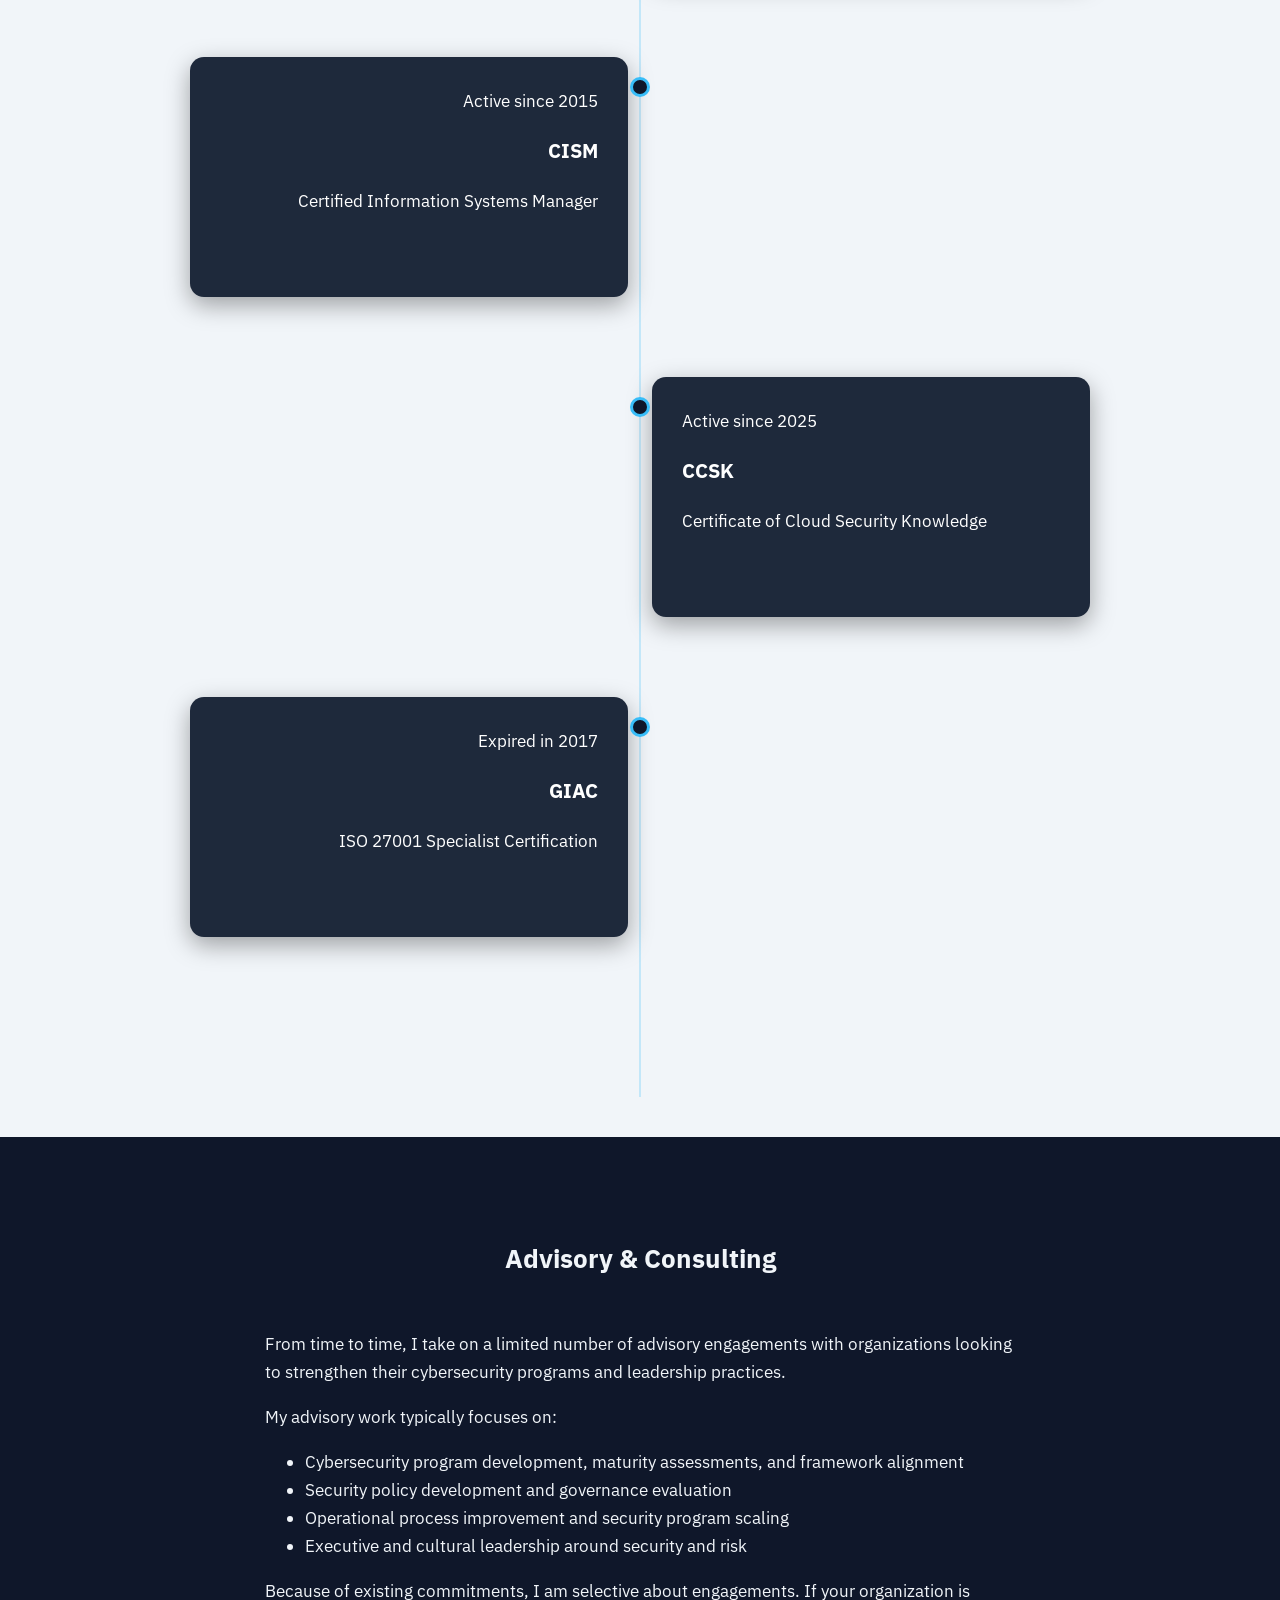
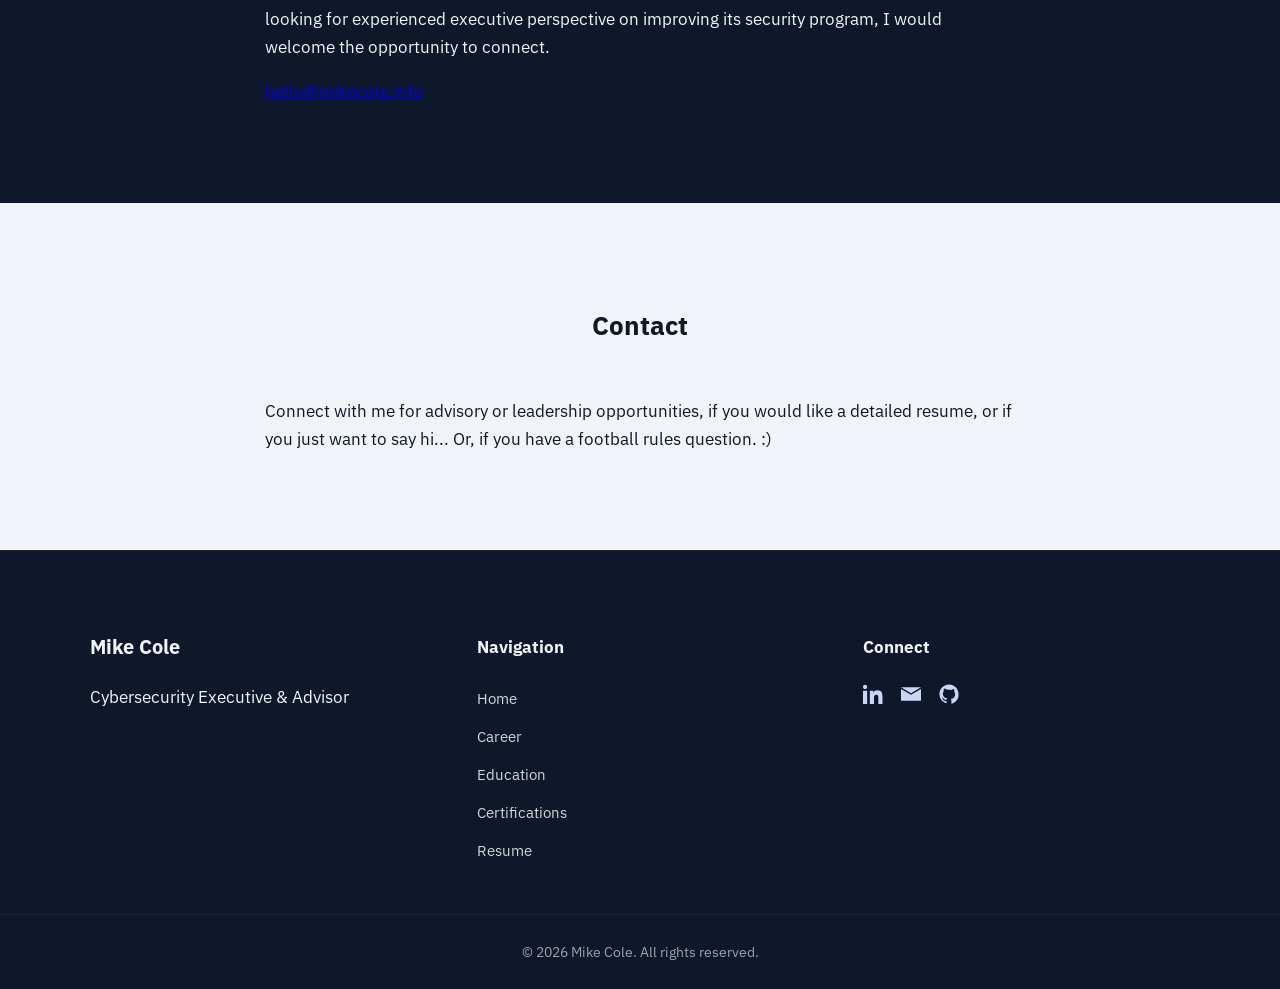
==== commit 9b91761d: "Update index.html" ====
--- a/index.html
+++ b/index.html
@@ -186,7 +186,7 @@
         <div class="timeline-row">
           <div class="timeline-card left">
             <span class="date">2008</span>
-            <h3>Dip.Hi.Ed</h3>
+            <h3>DipHE</h3>
             <p>Scottish History, University of Stirling</p>
           </div>
           <div></div>
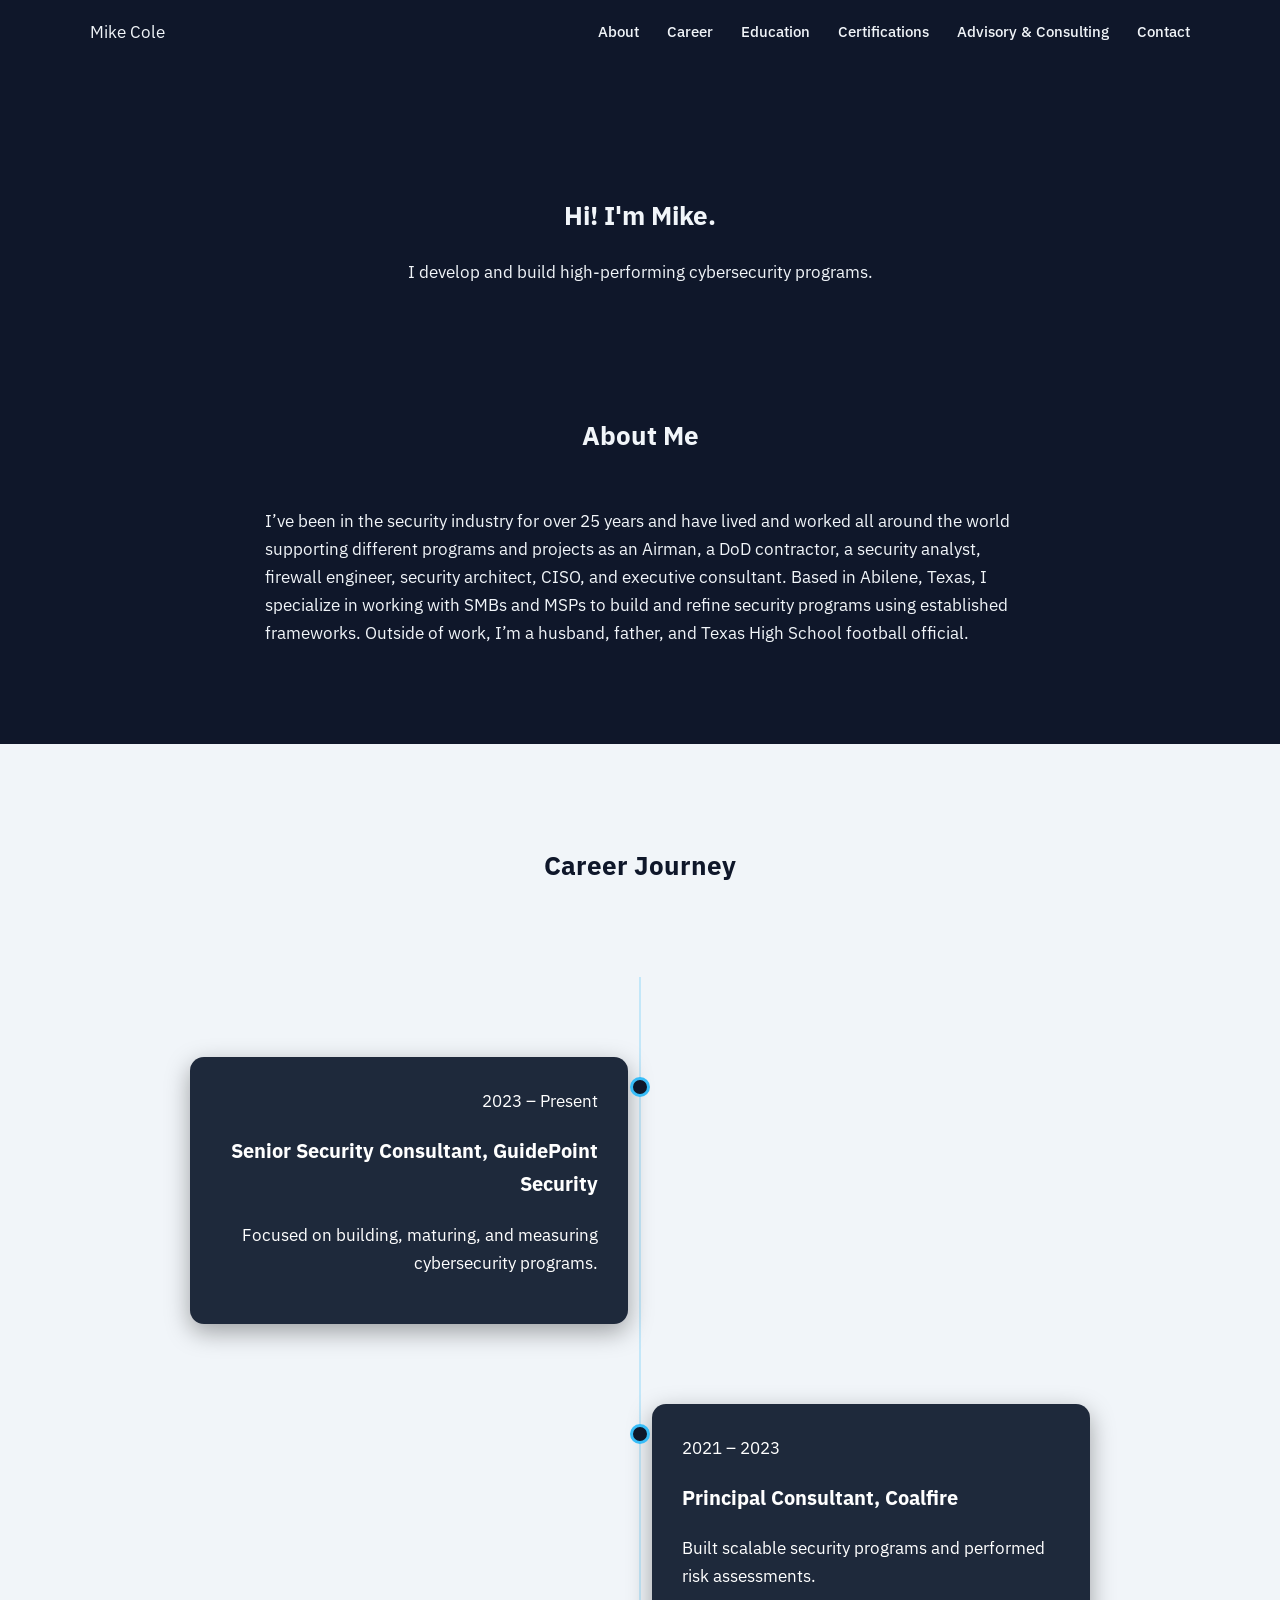
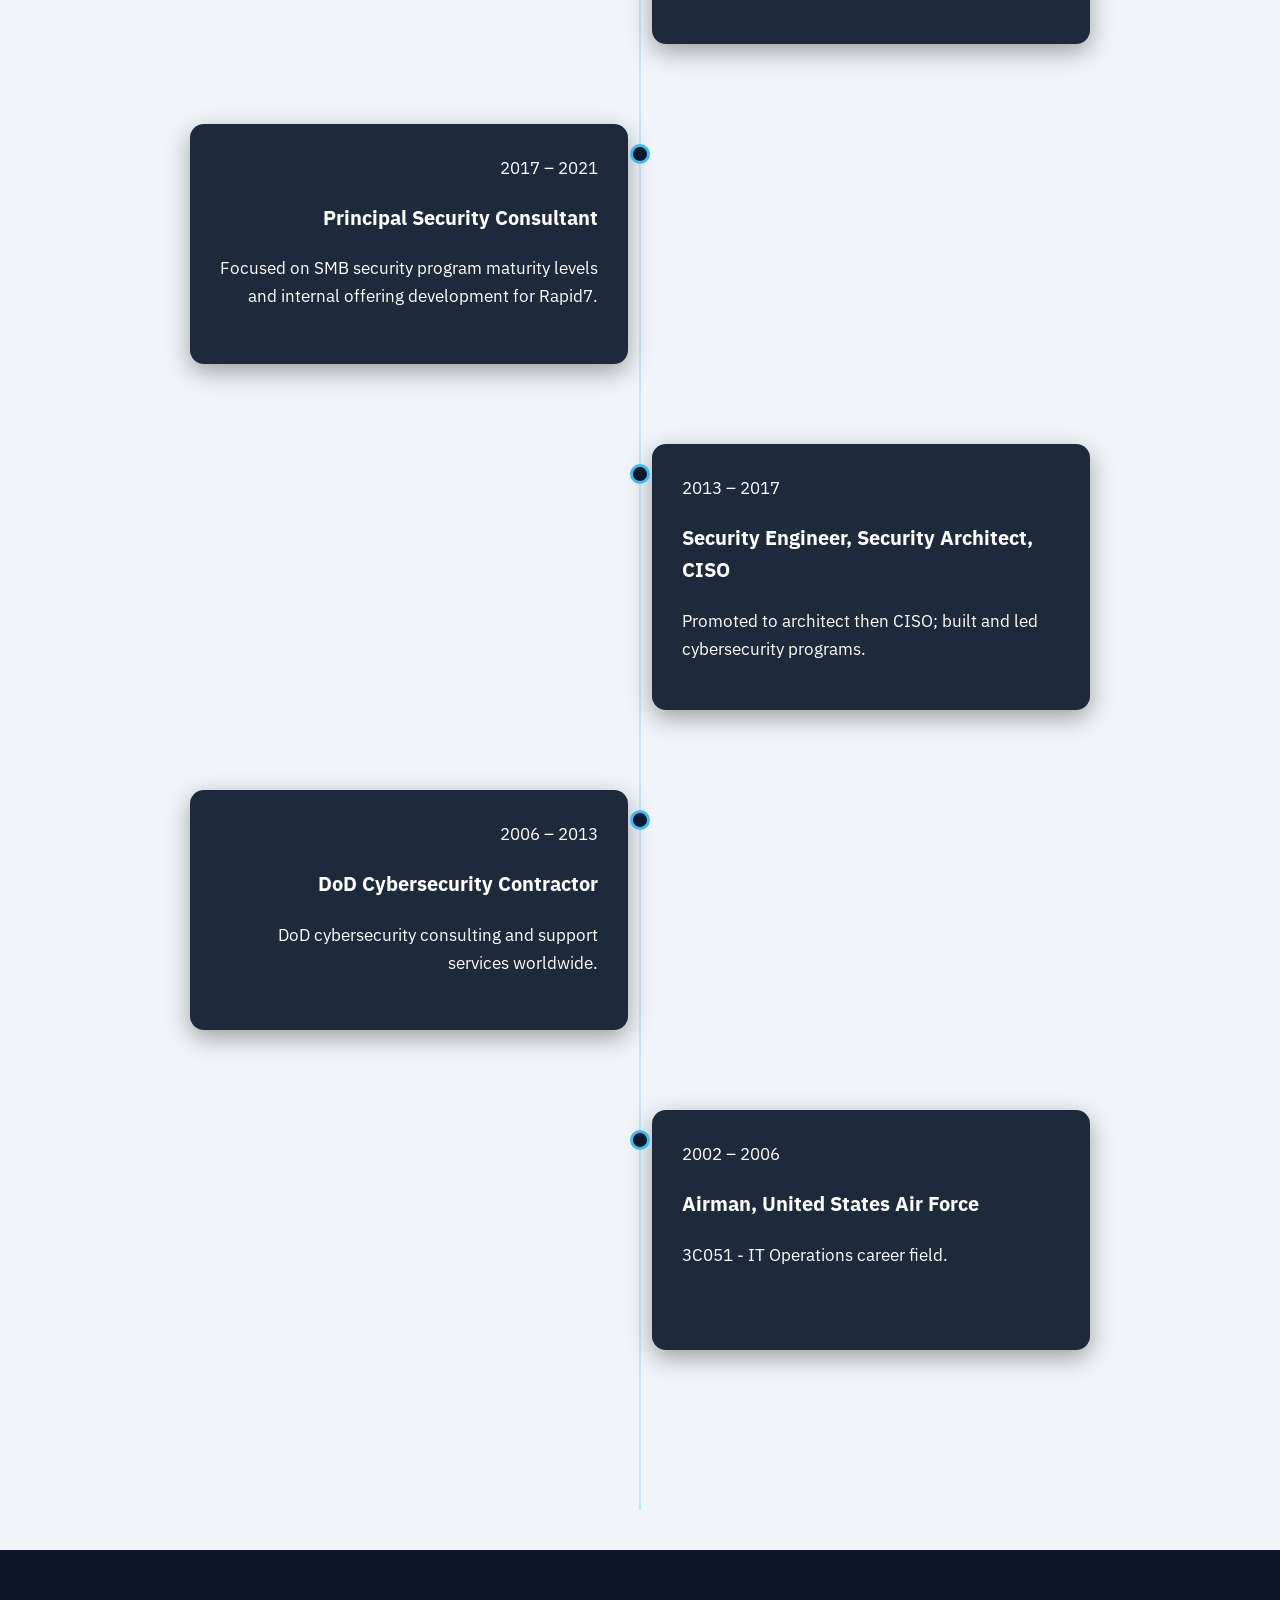
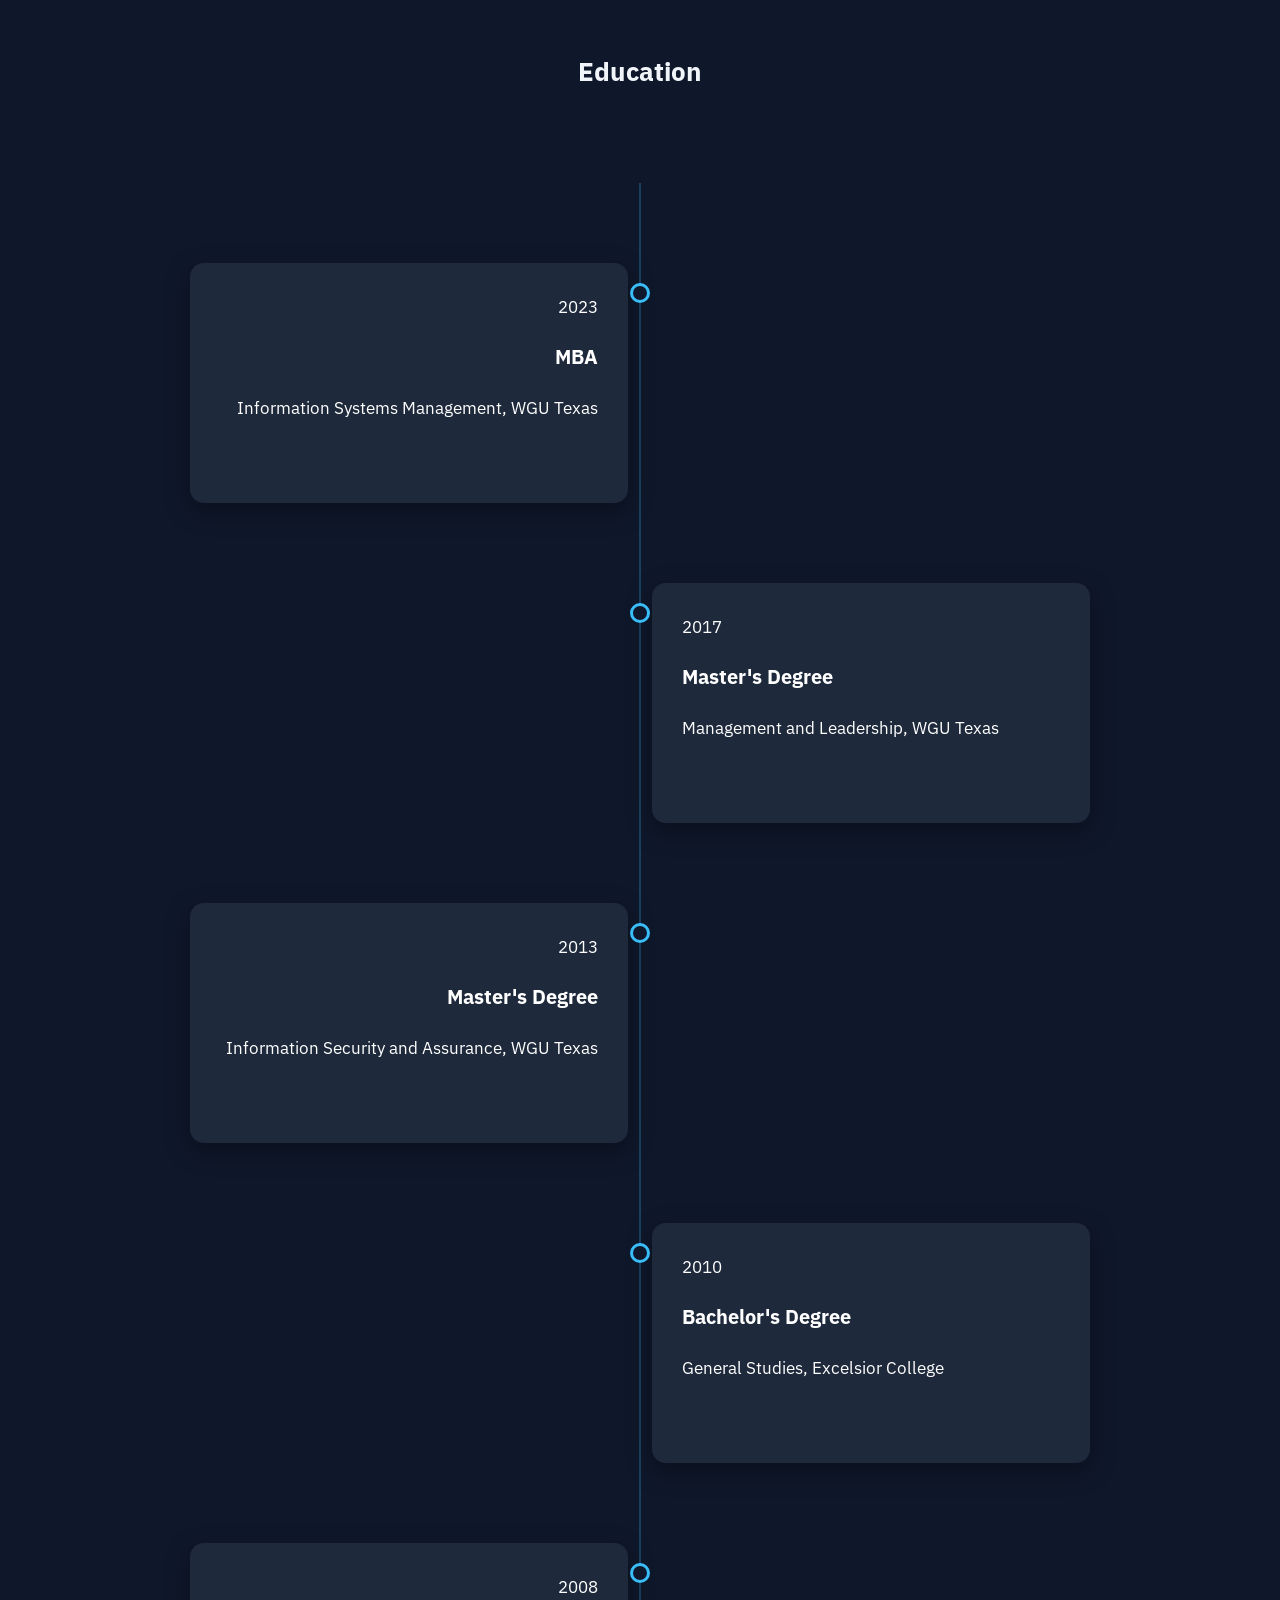
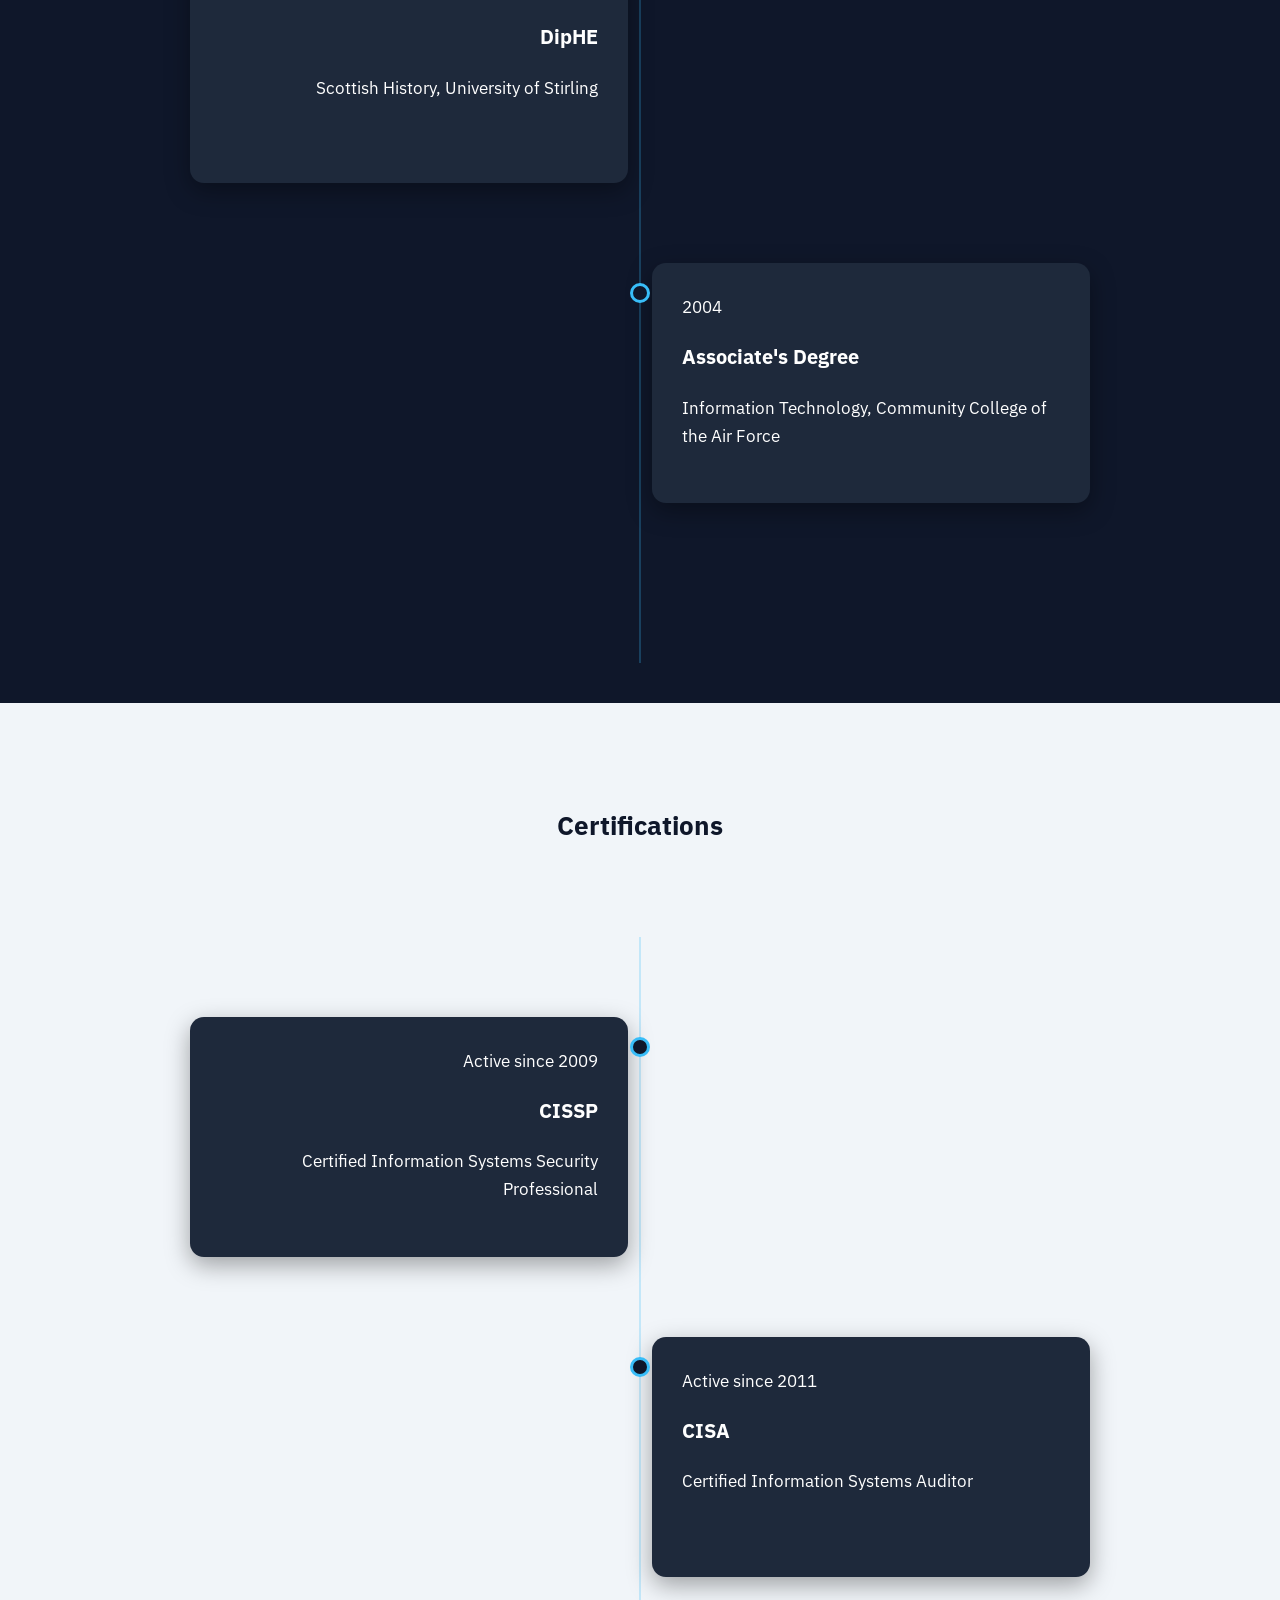
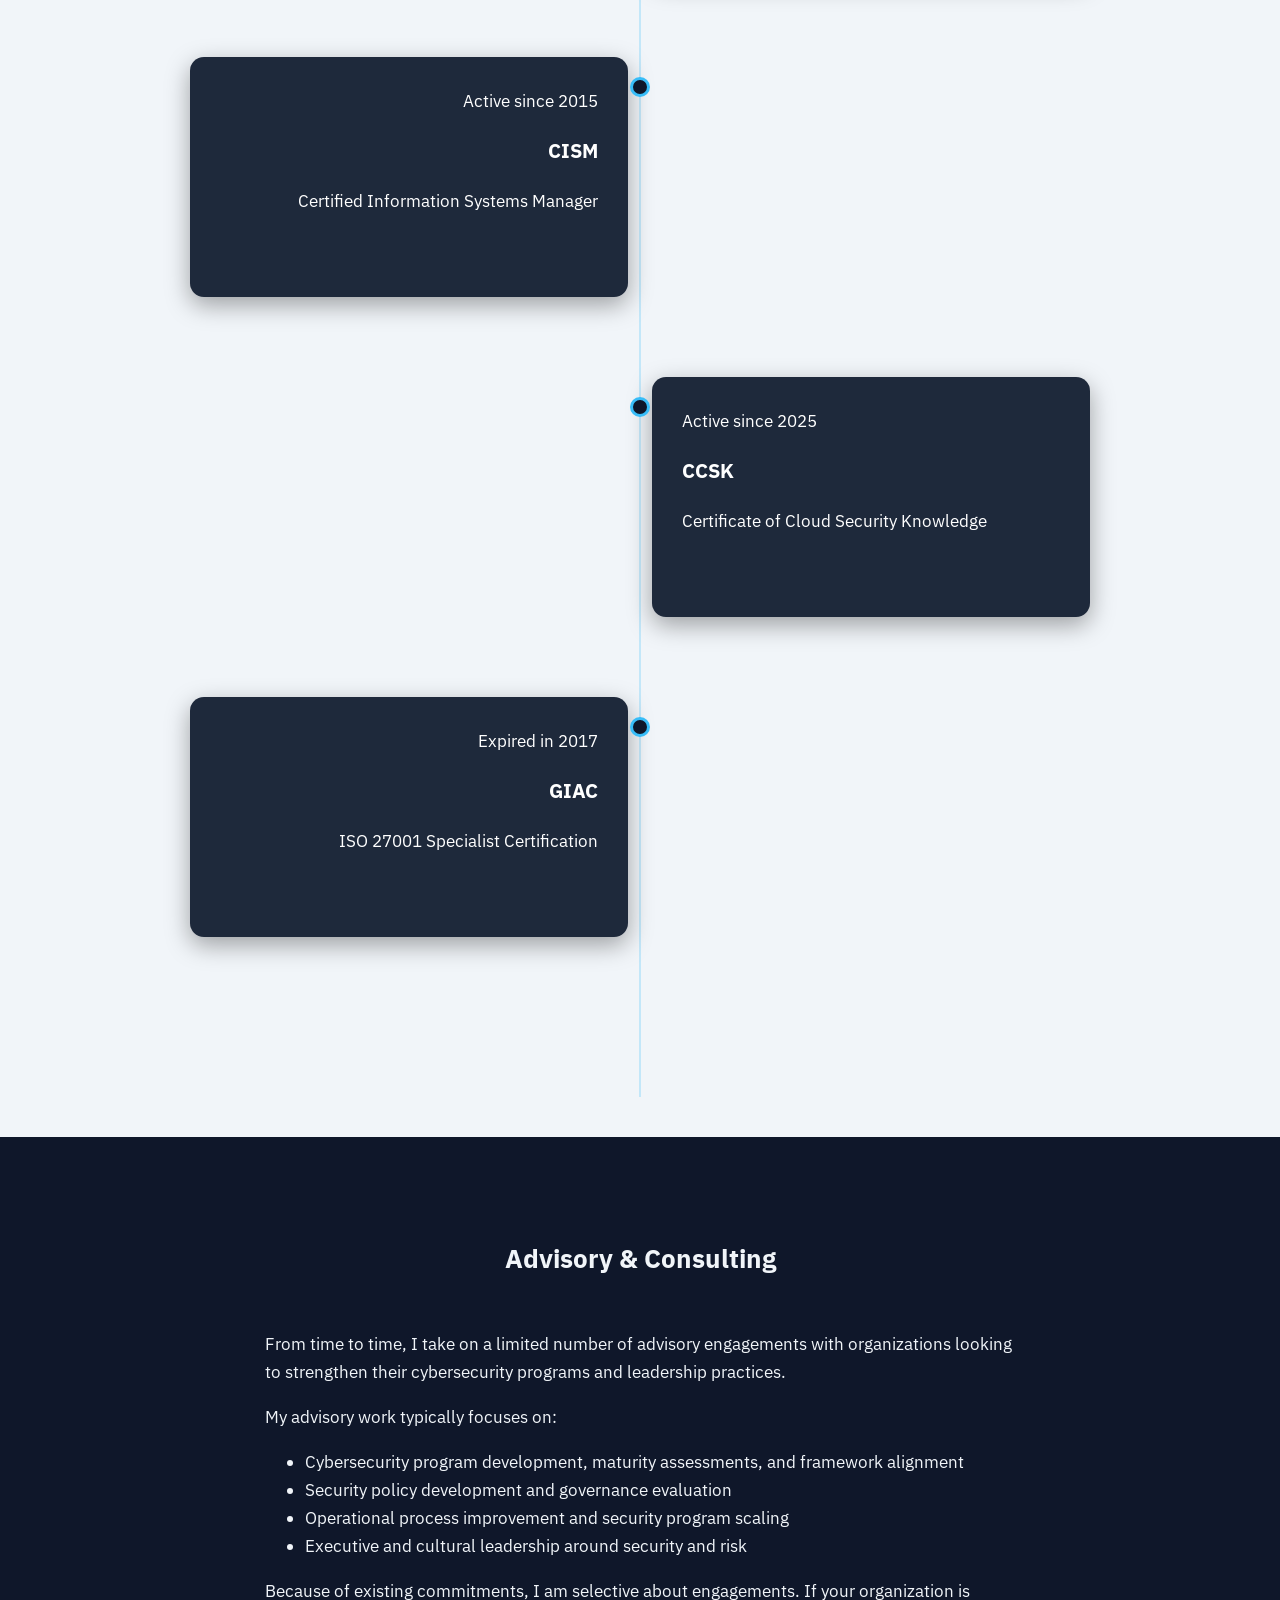
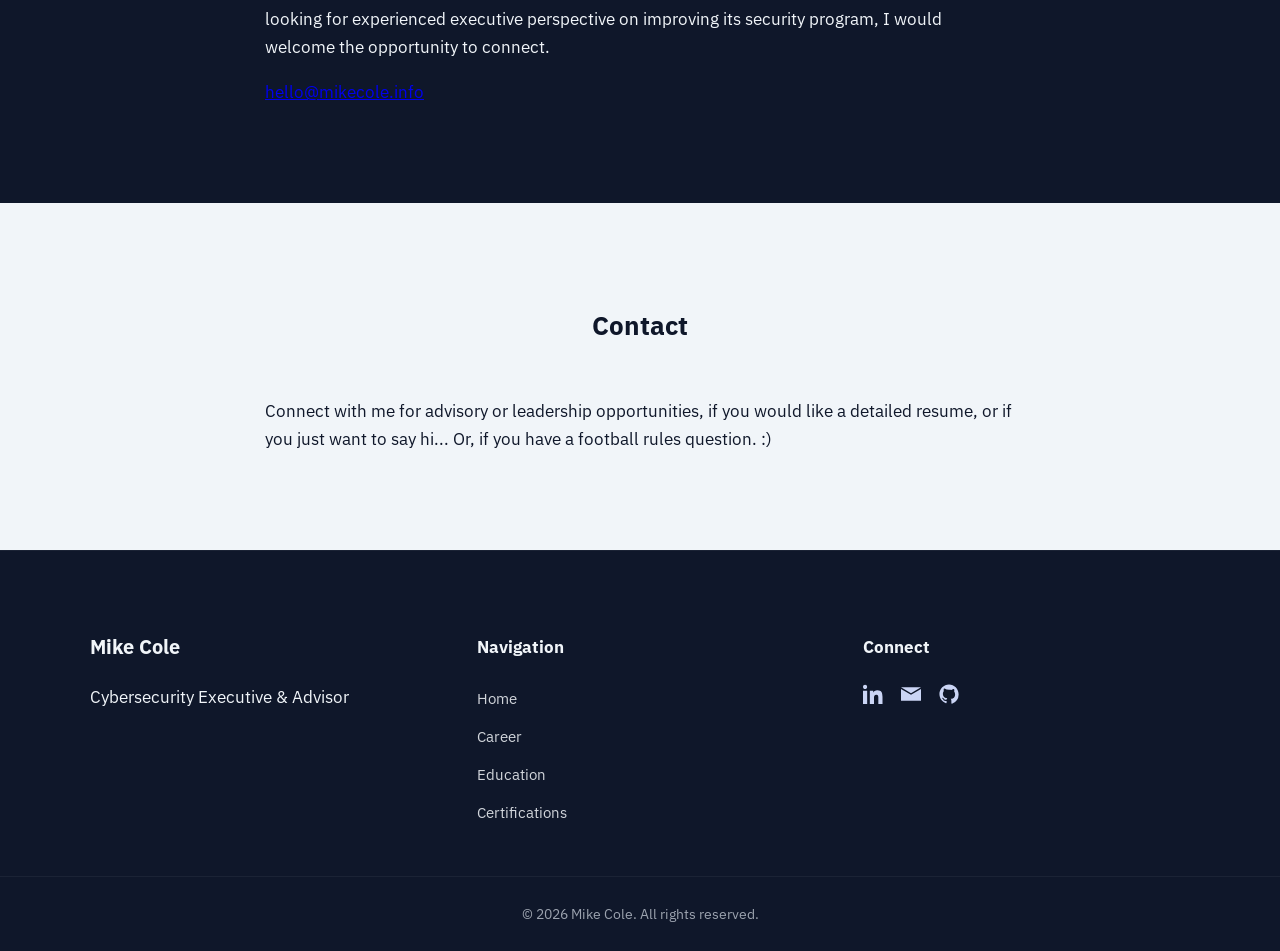
==== commit f23f02df: "Update index.html" ====
--- a/index.html
+++ b/index.html
@@ -338,7 +338,6 @@
           <li><a href="#timeline">Career</a></li>
           <li><a href="#education">Education</a></li>
           <li><a href="#certifications">Certifications</a></li>
-          <li><a href="resume.html">Resume</a></li>
         </ul>
       </div>
 
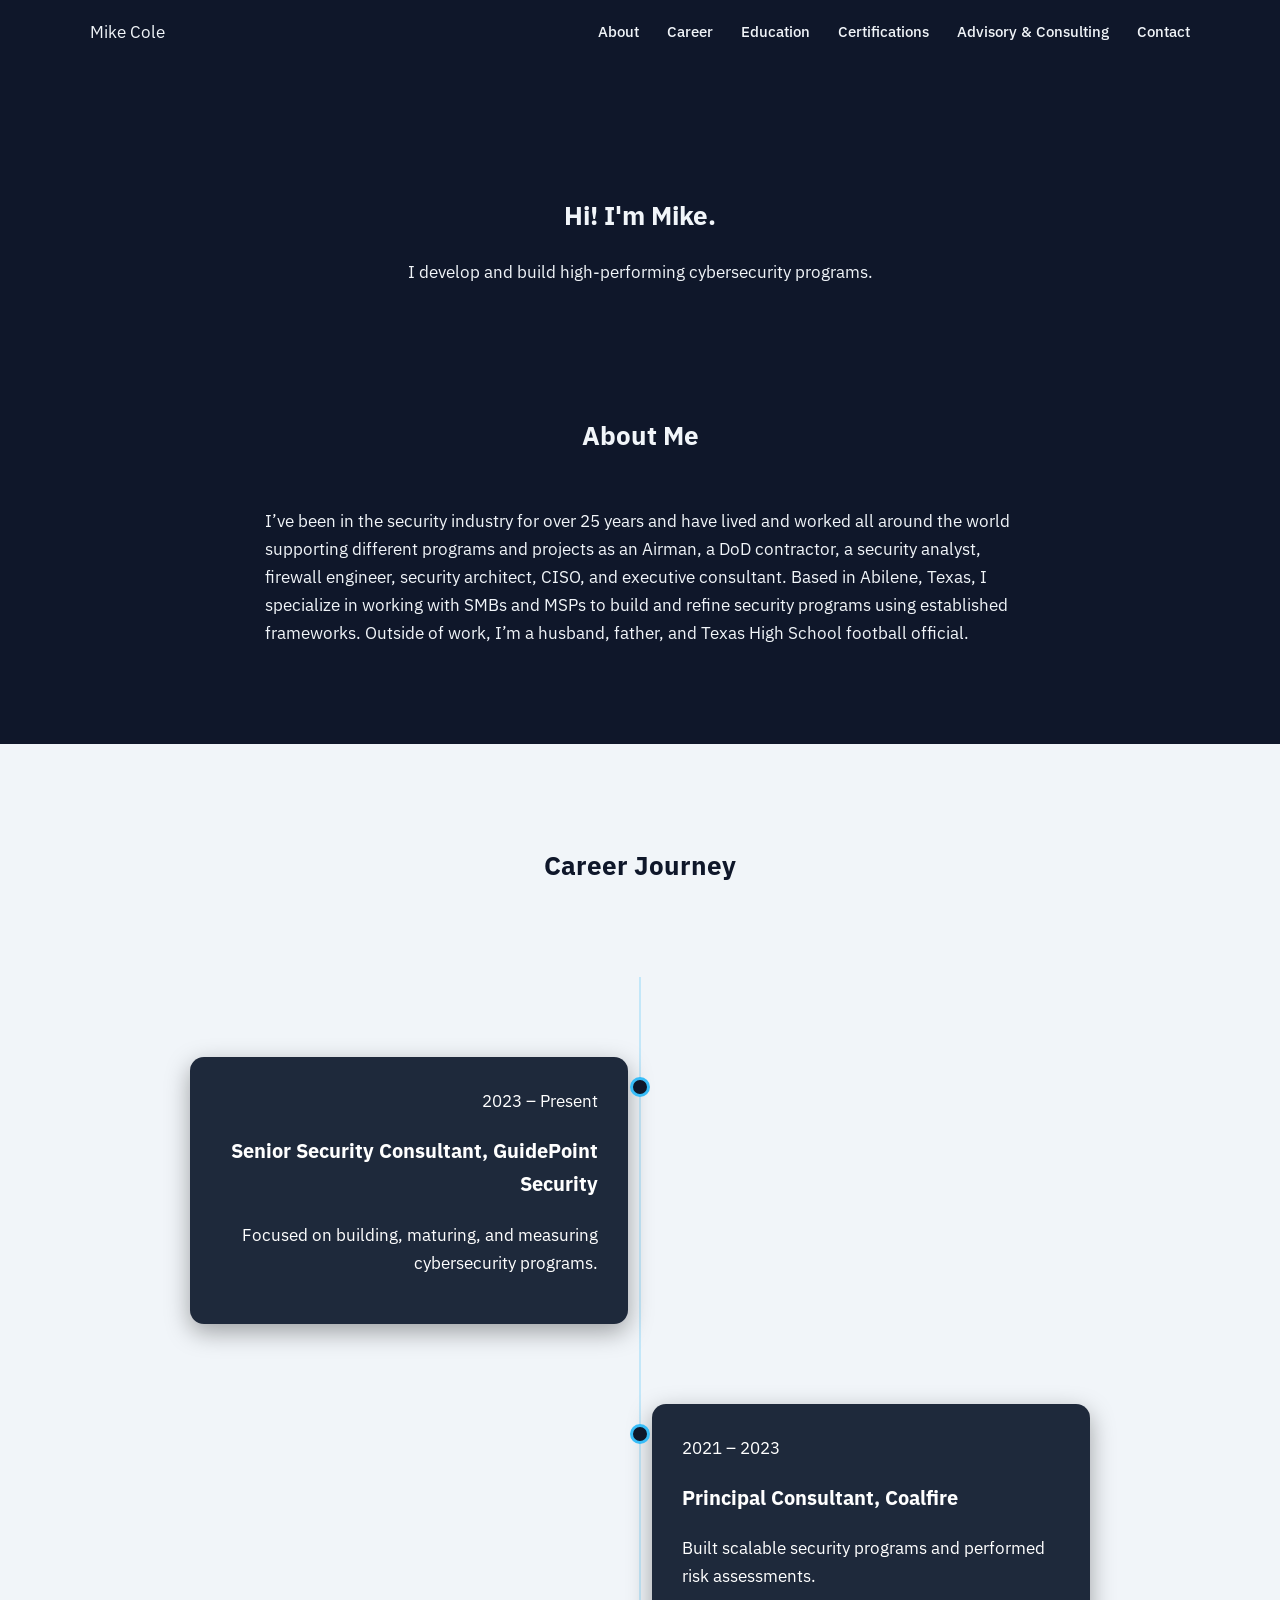
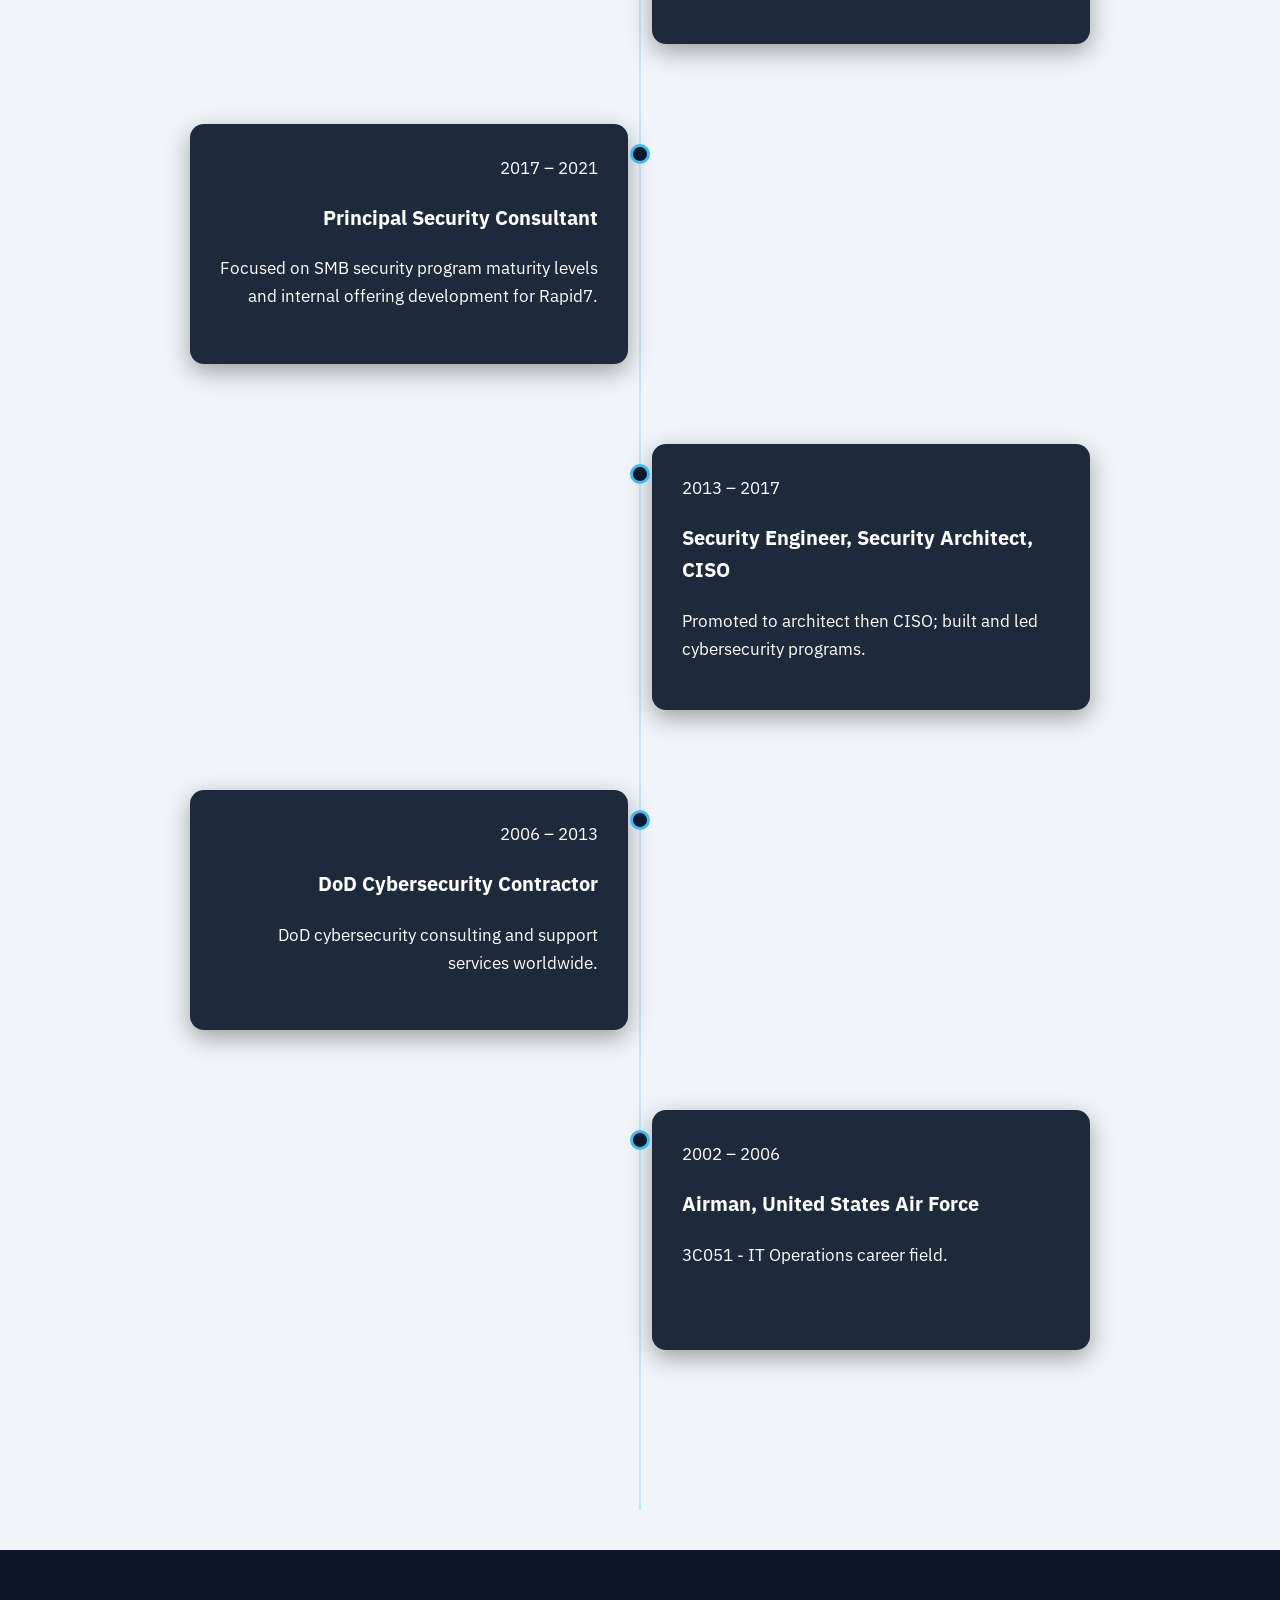
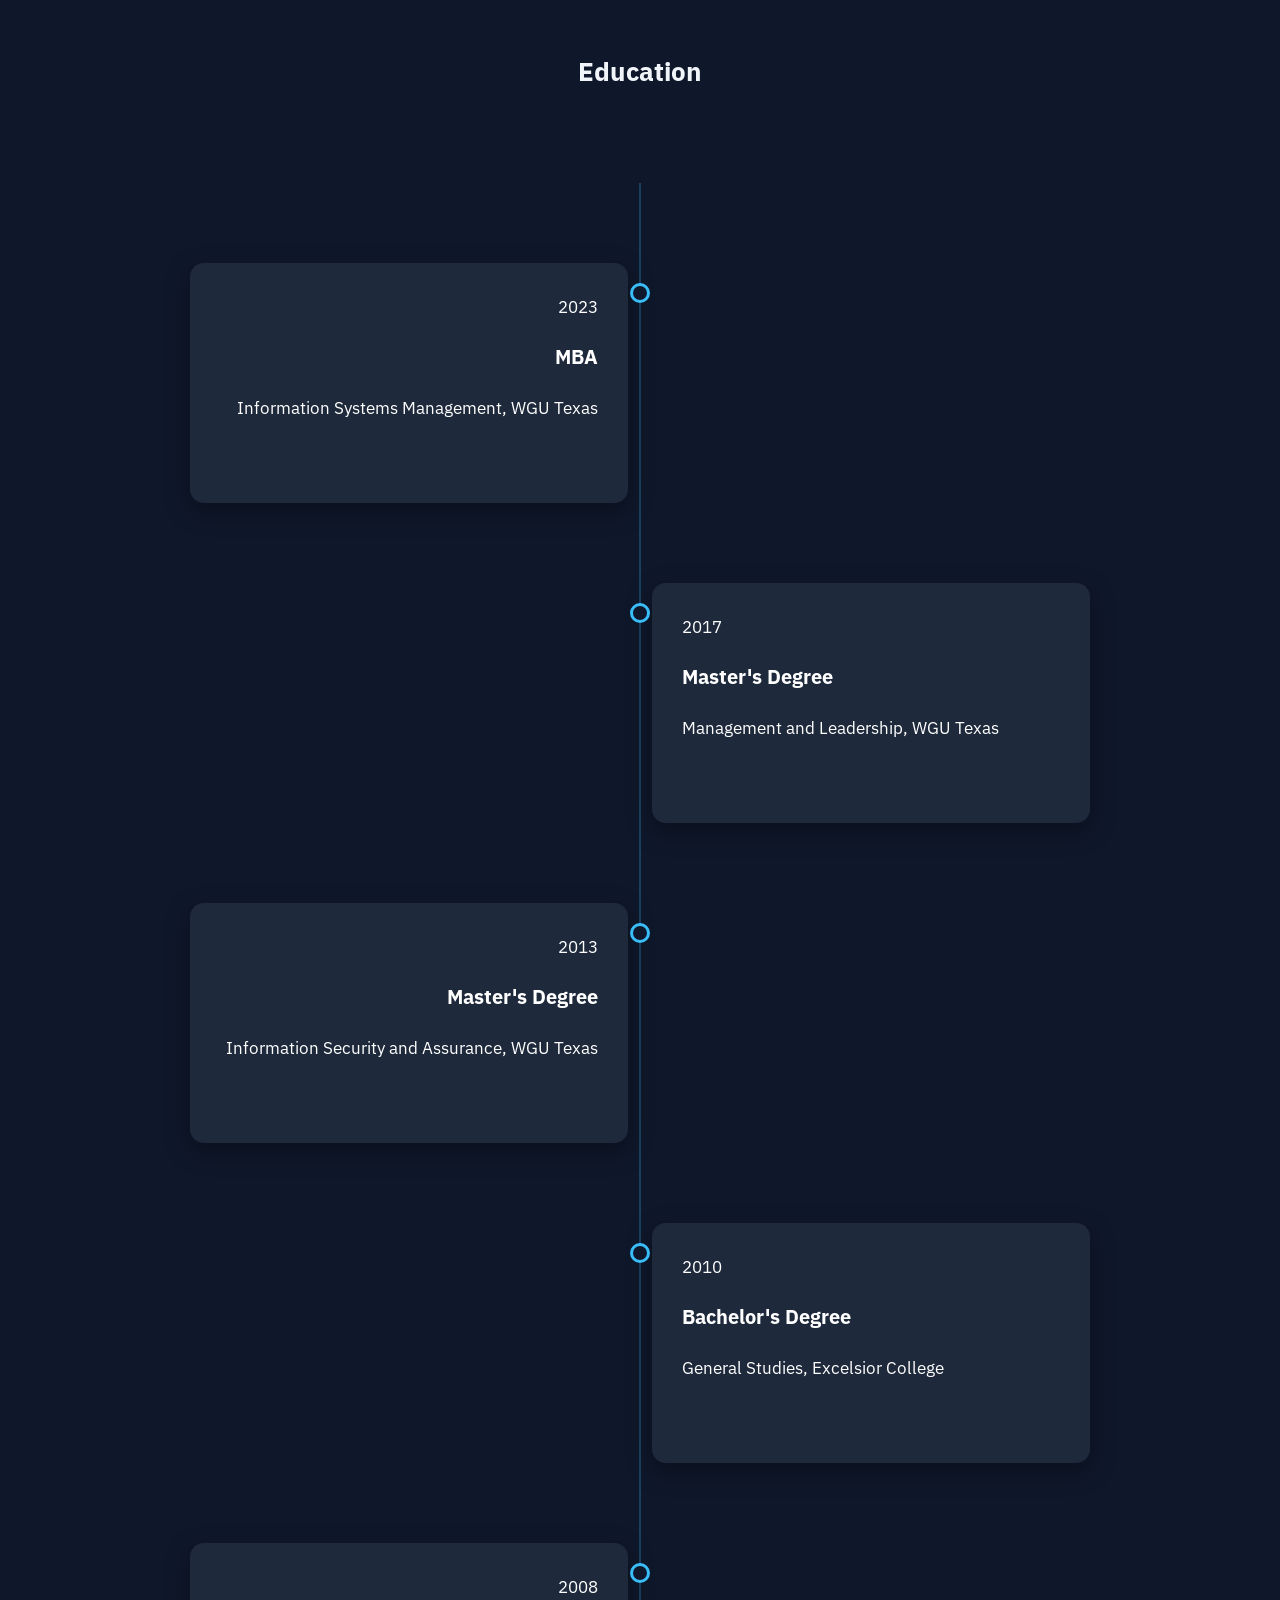
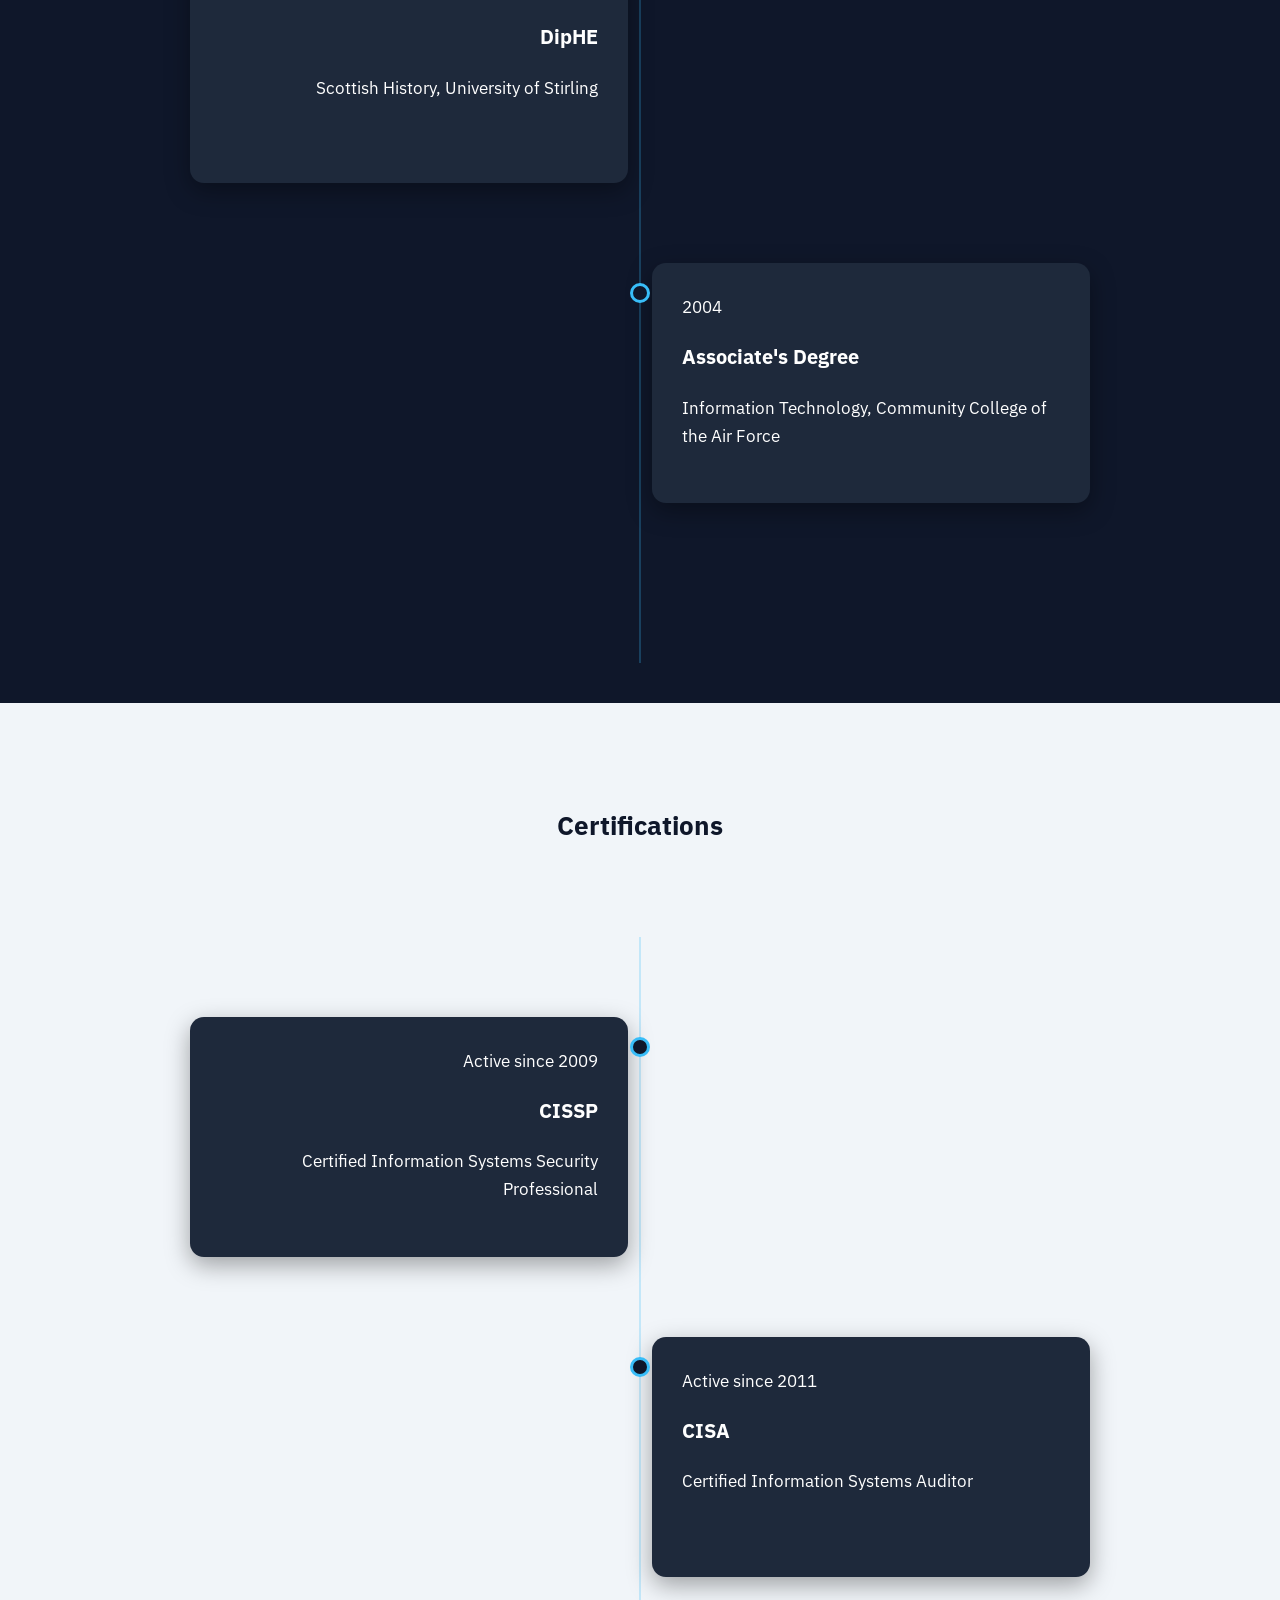
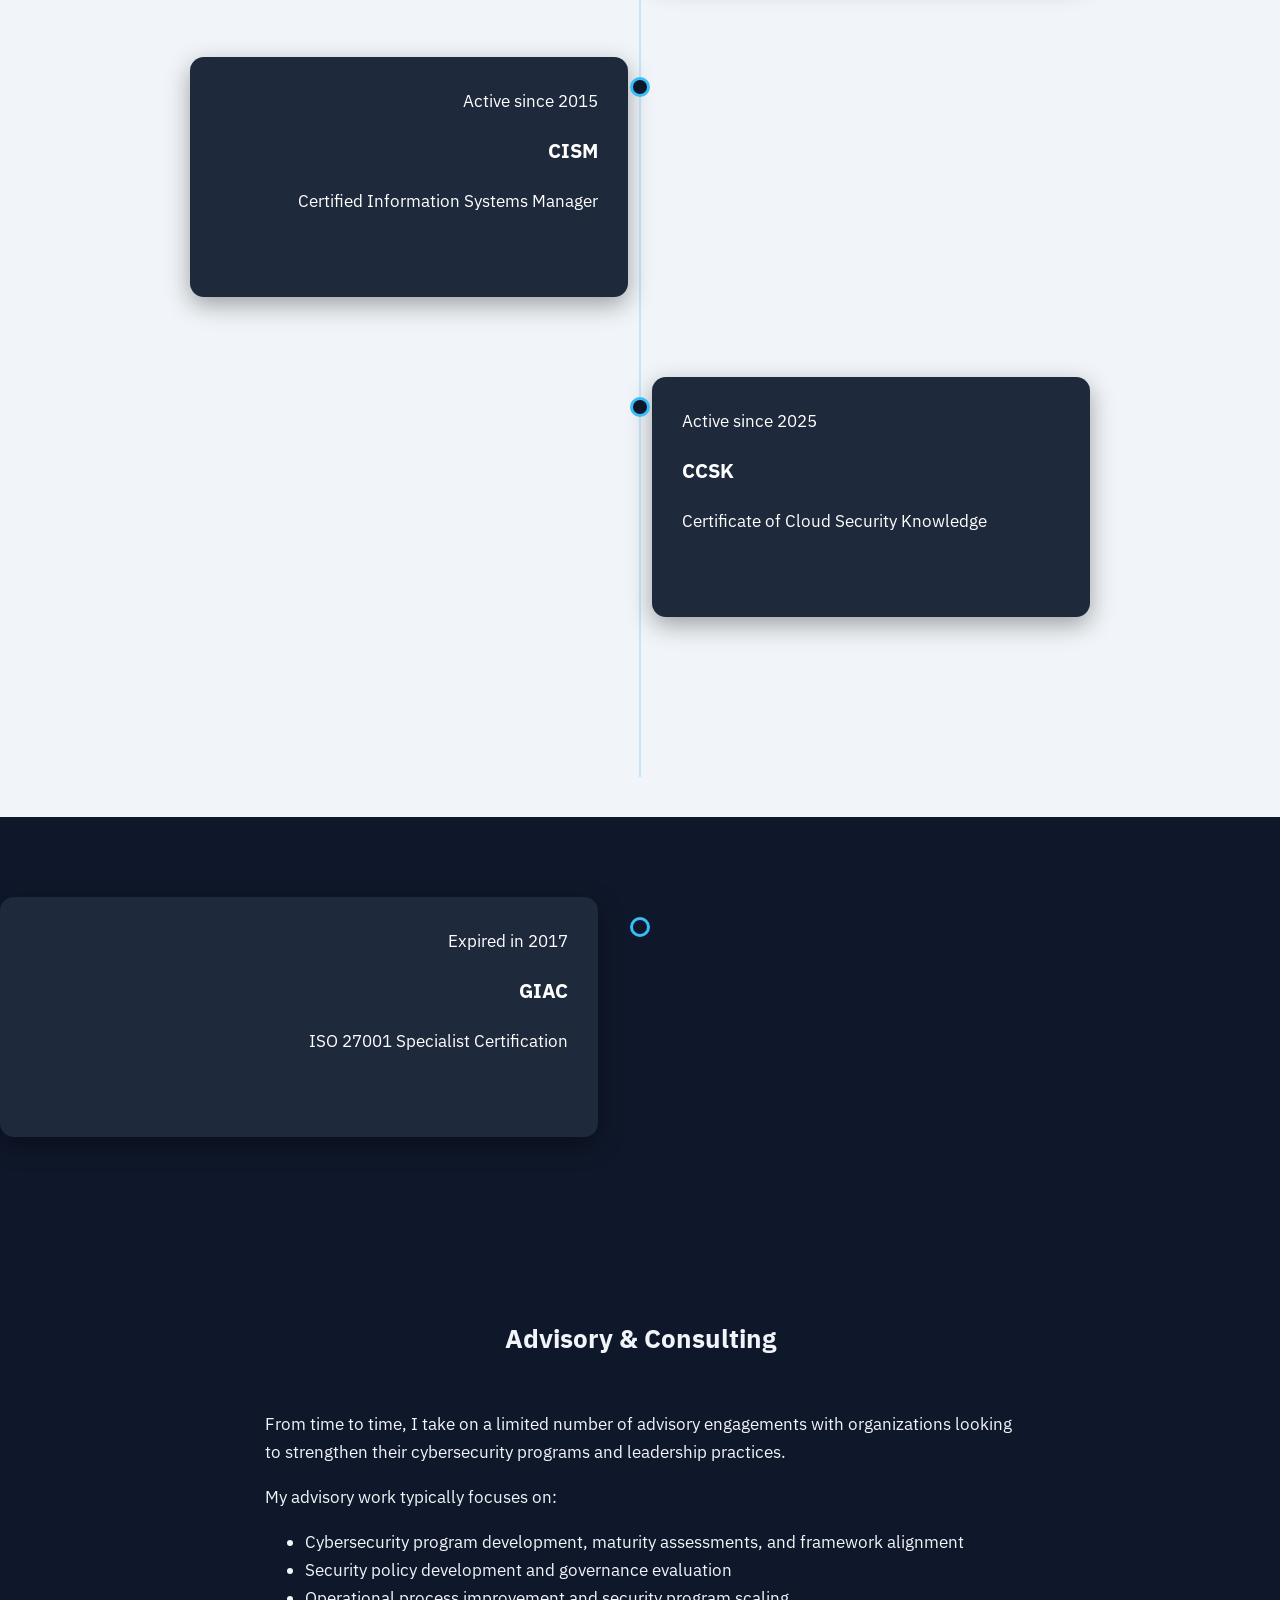
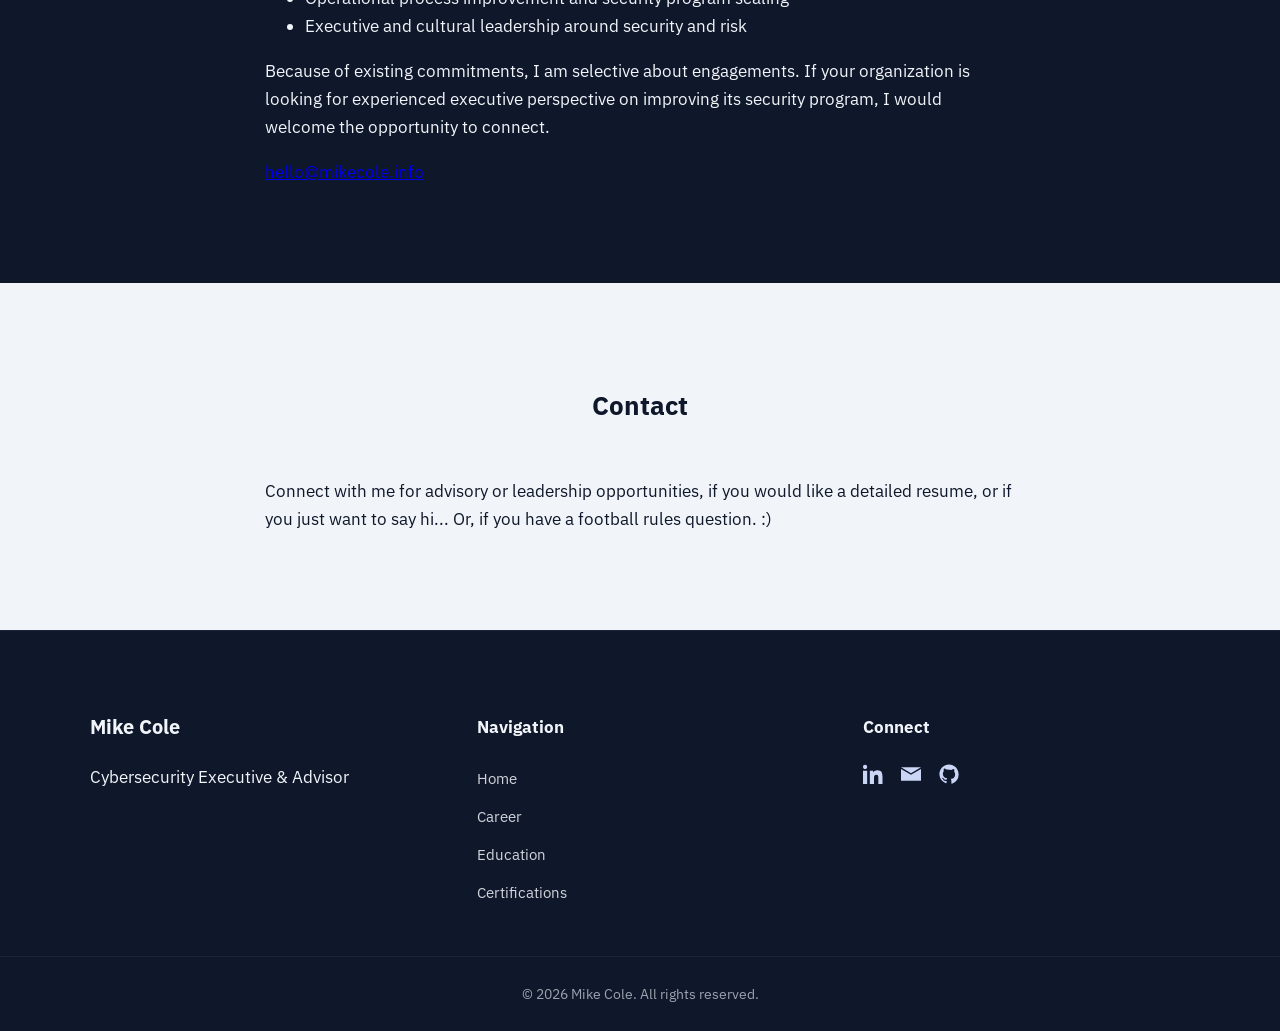
==== commit af644833: "Update index.html" ====
--- a/index.html
+++ b/index.html
@@ -256,6 +256,10 @@
           </div>
         </div>
 
+        </div>
+    </div>
+  </section>
+        
         <div class="timeline-row">
           <div class="timeline-card left">
             <span class="date">Expired in 2017</span>
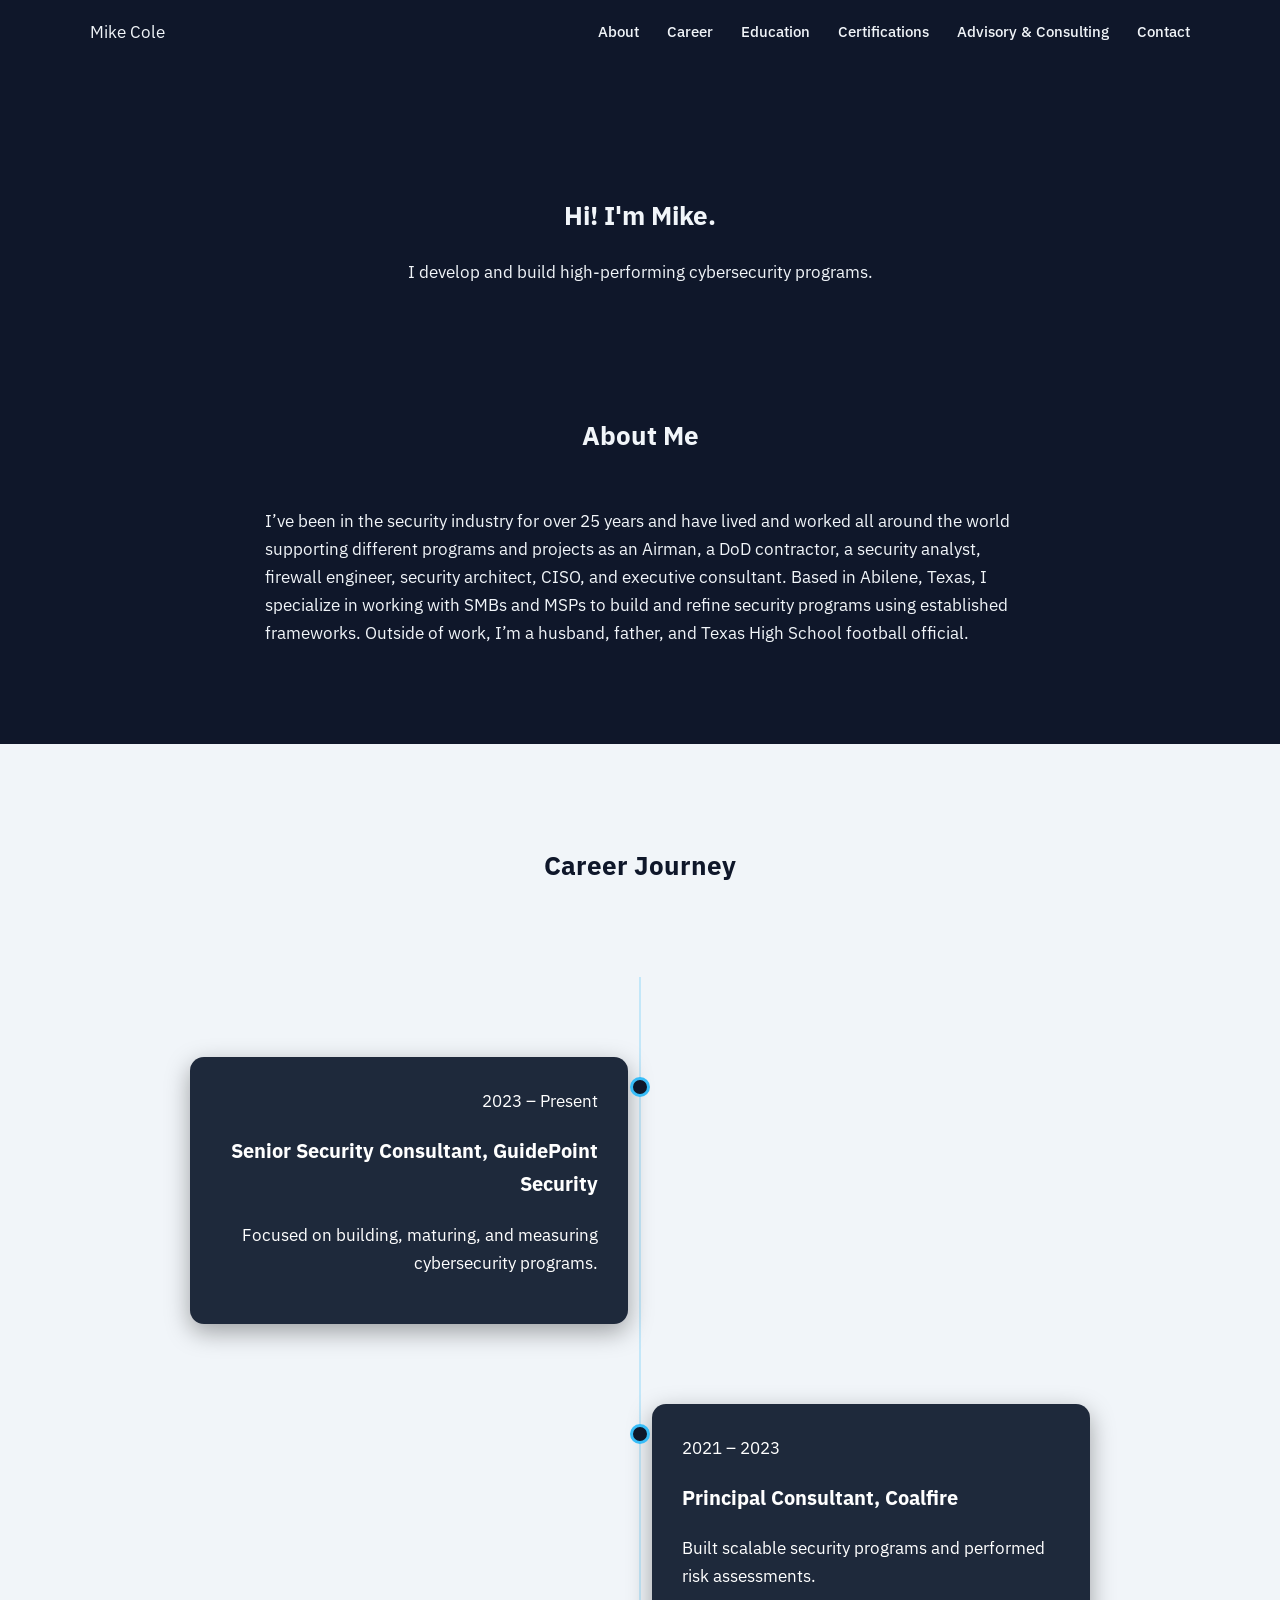
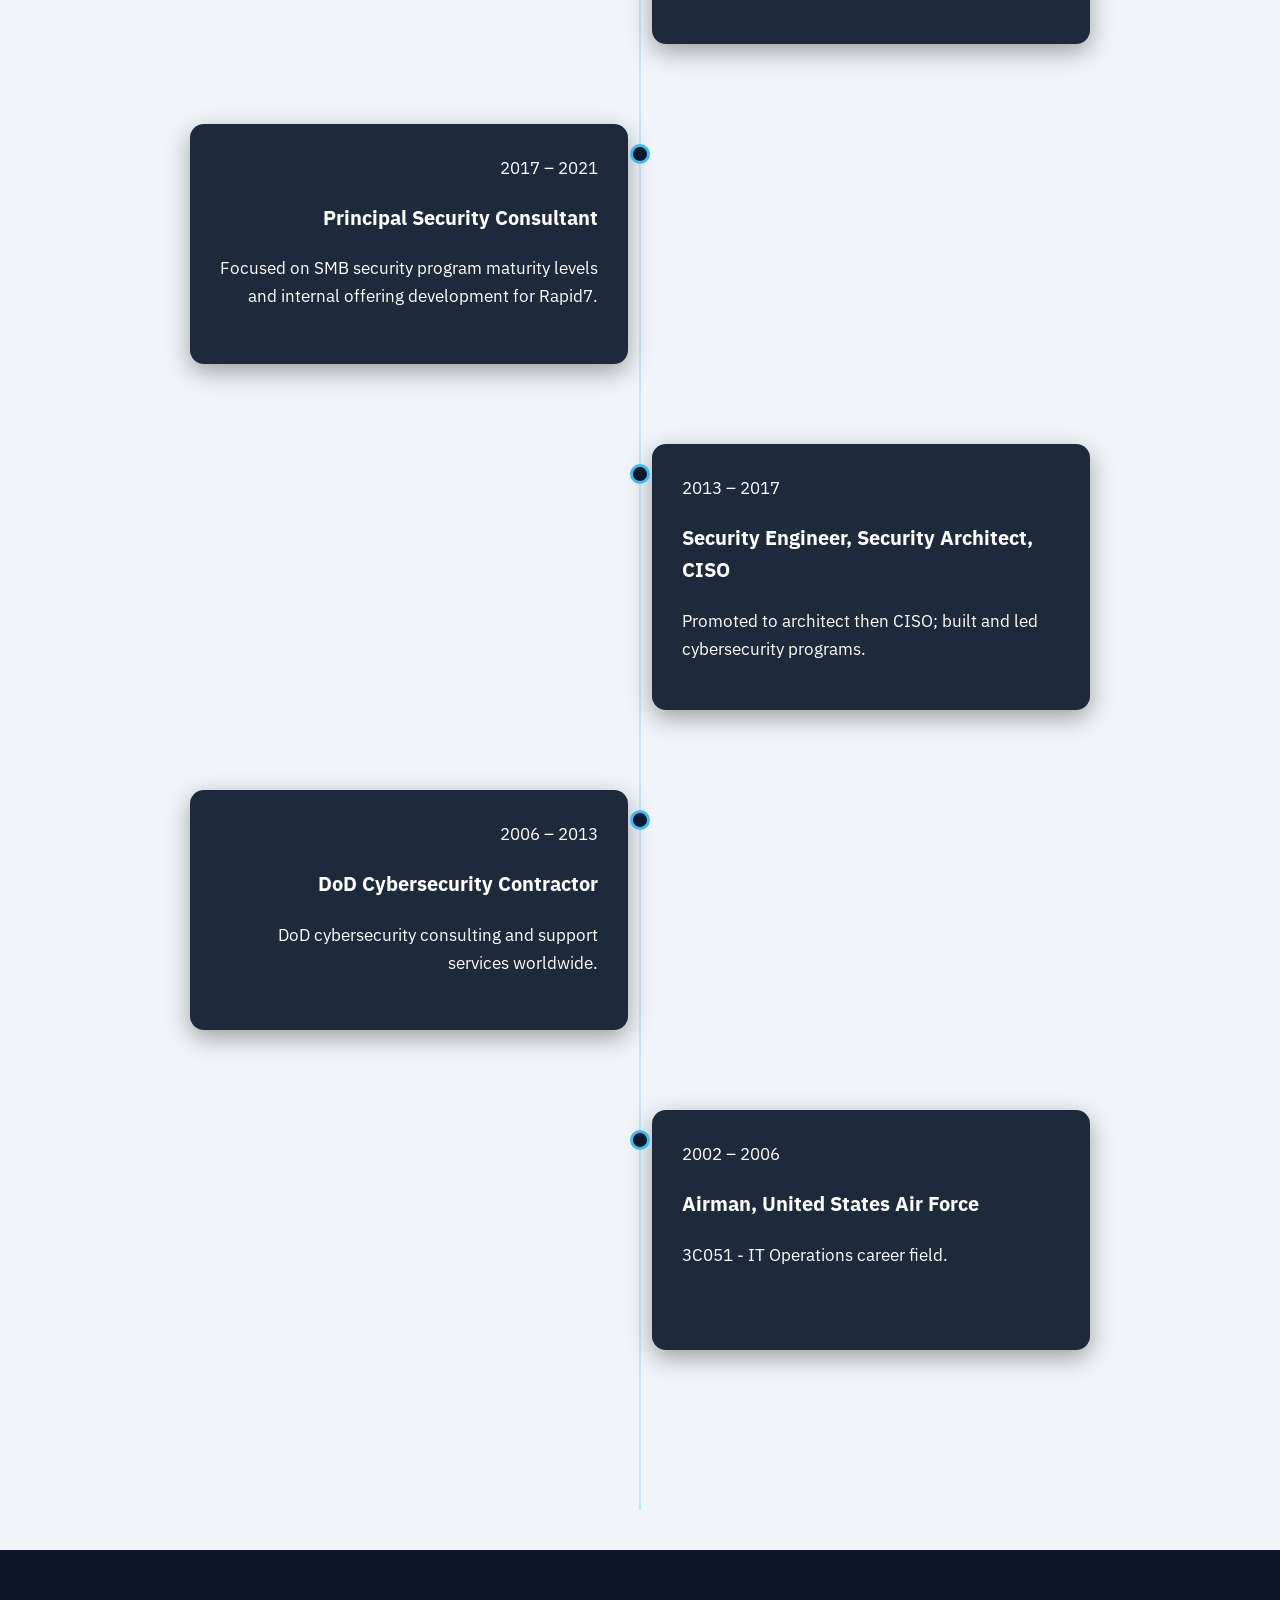
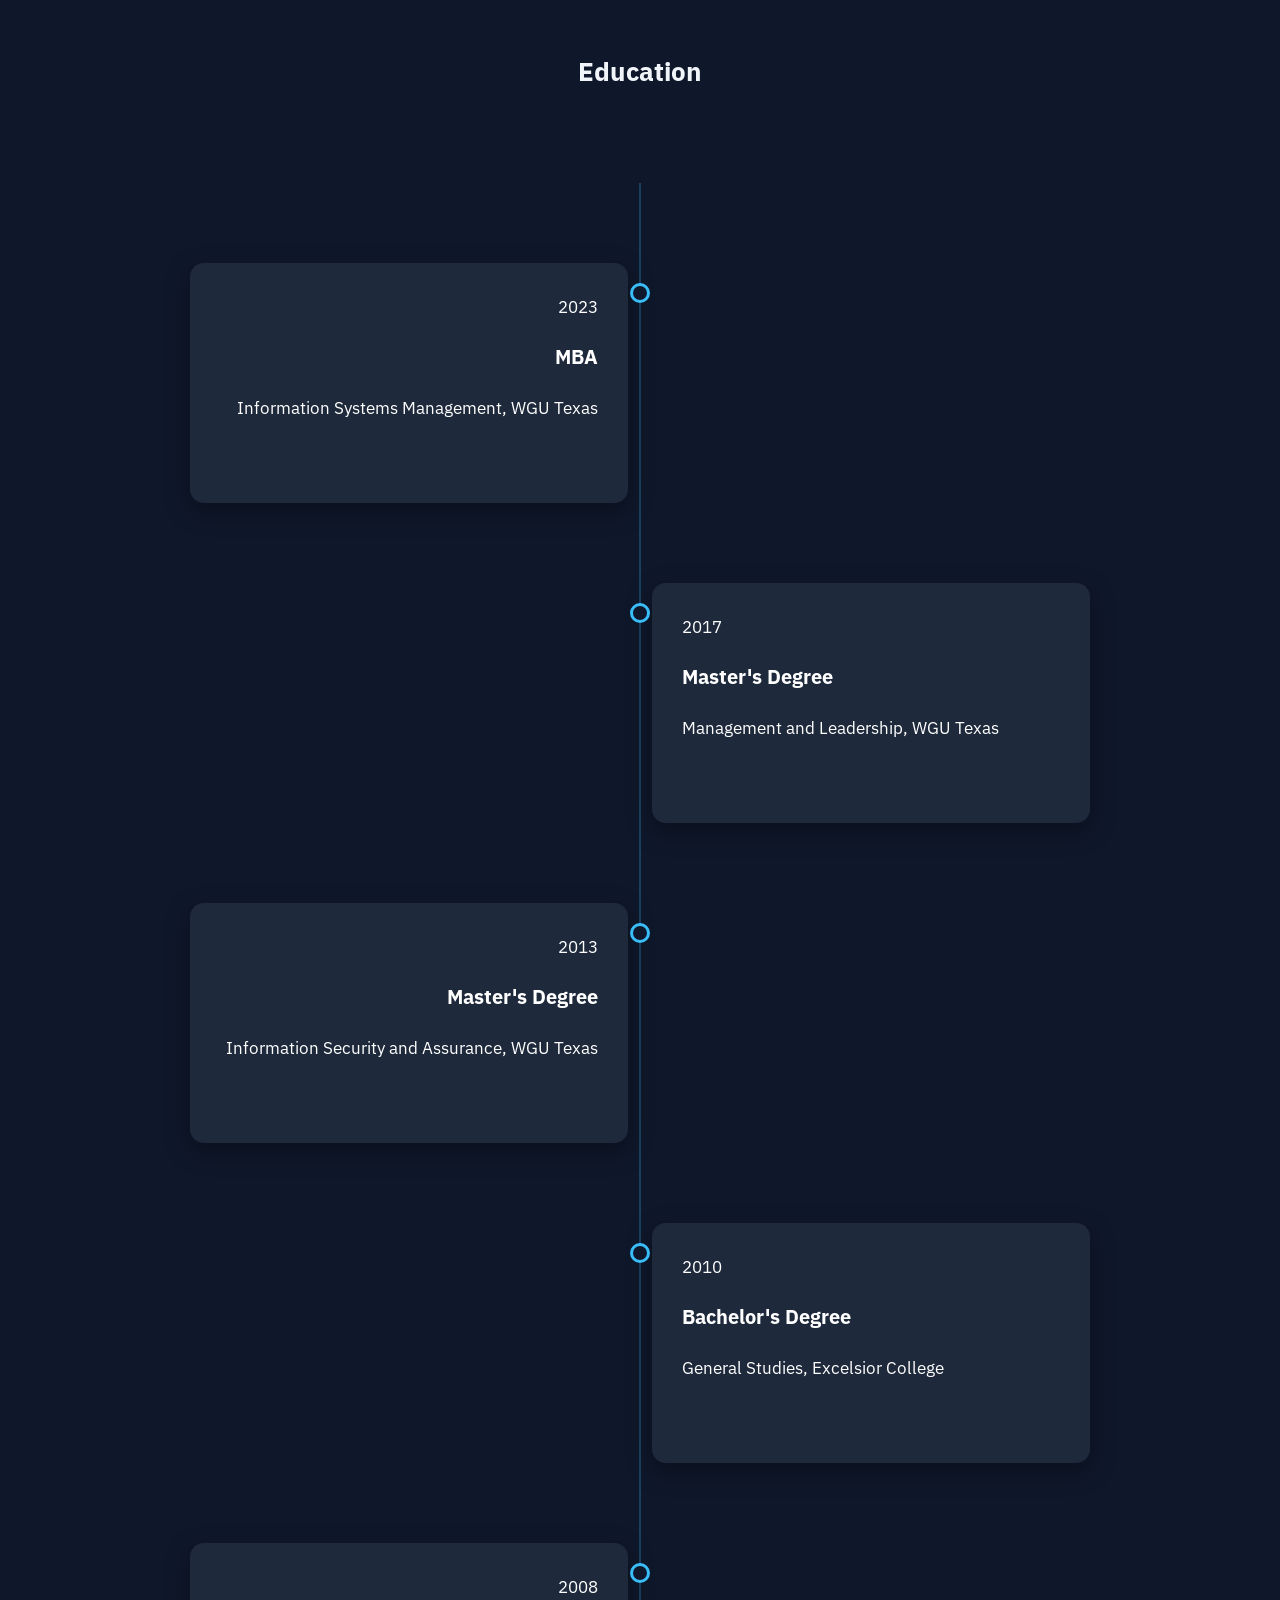
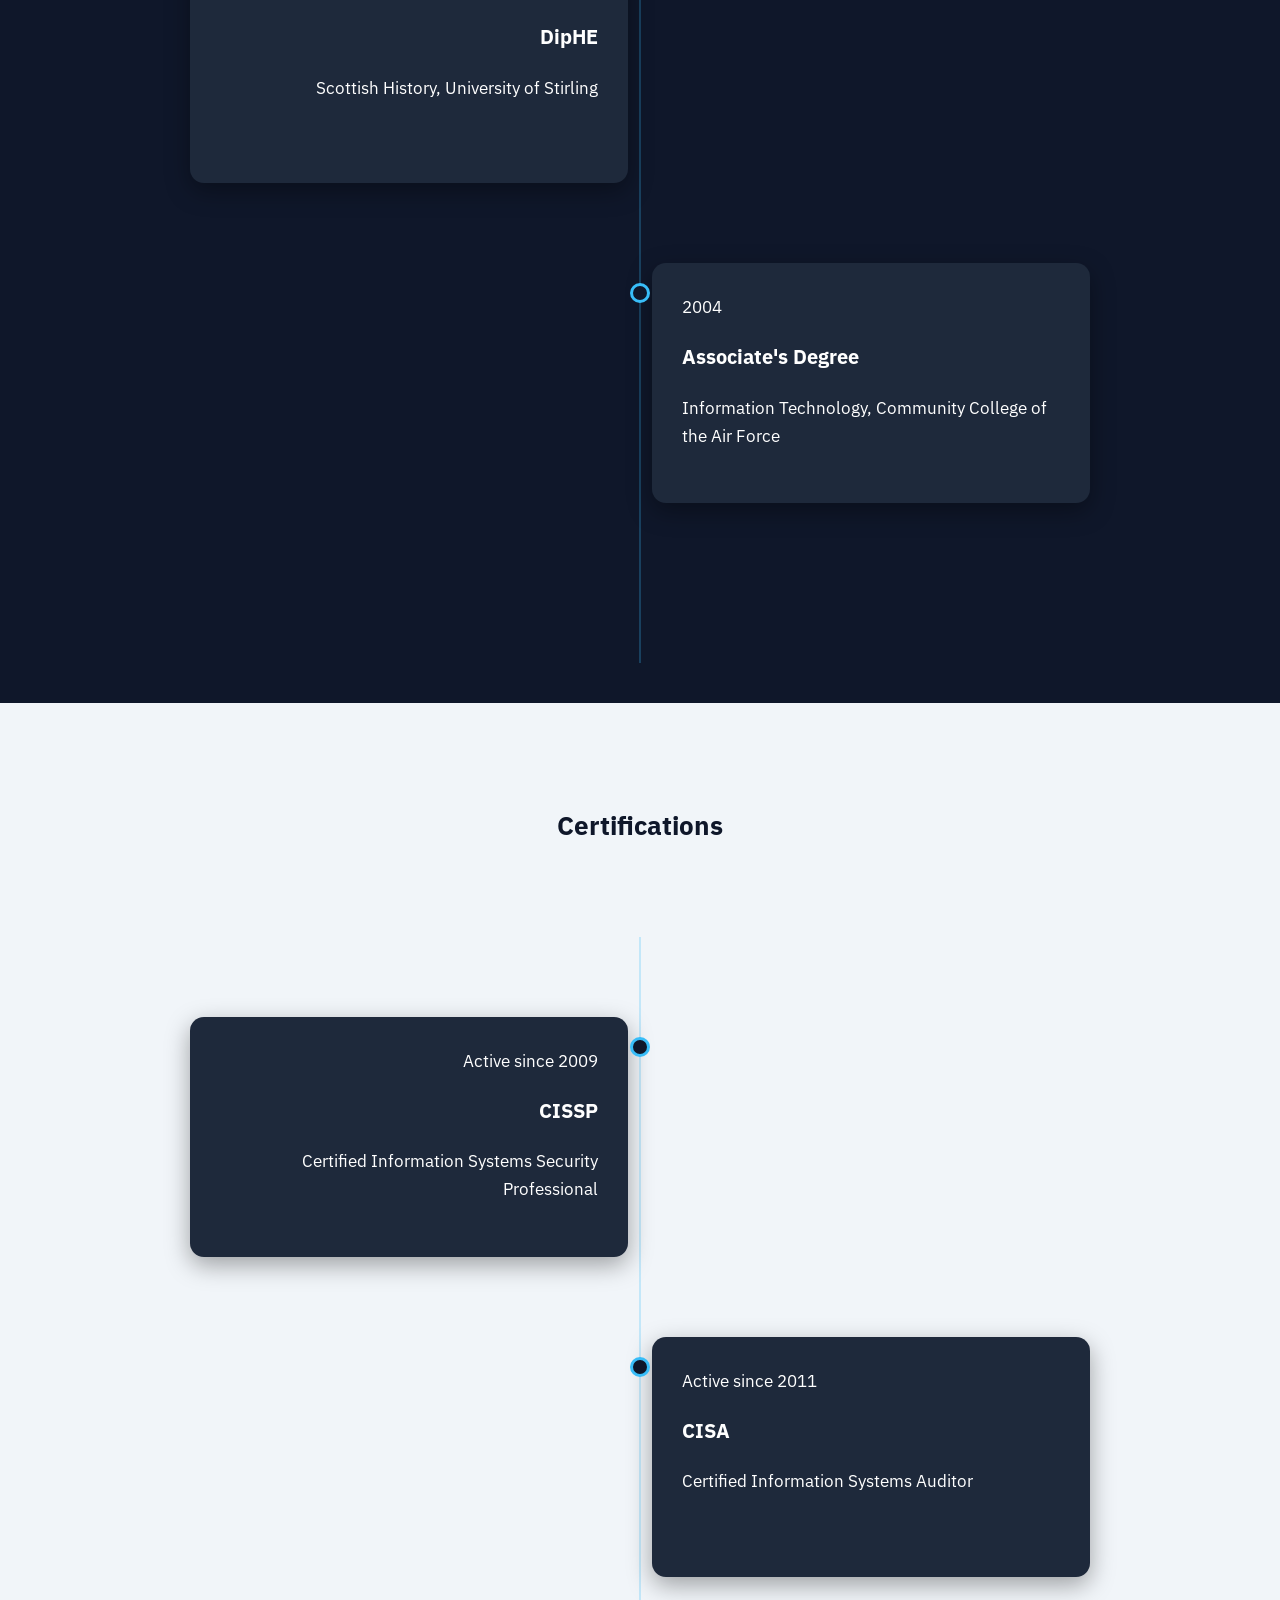
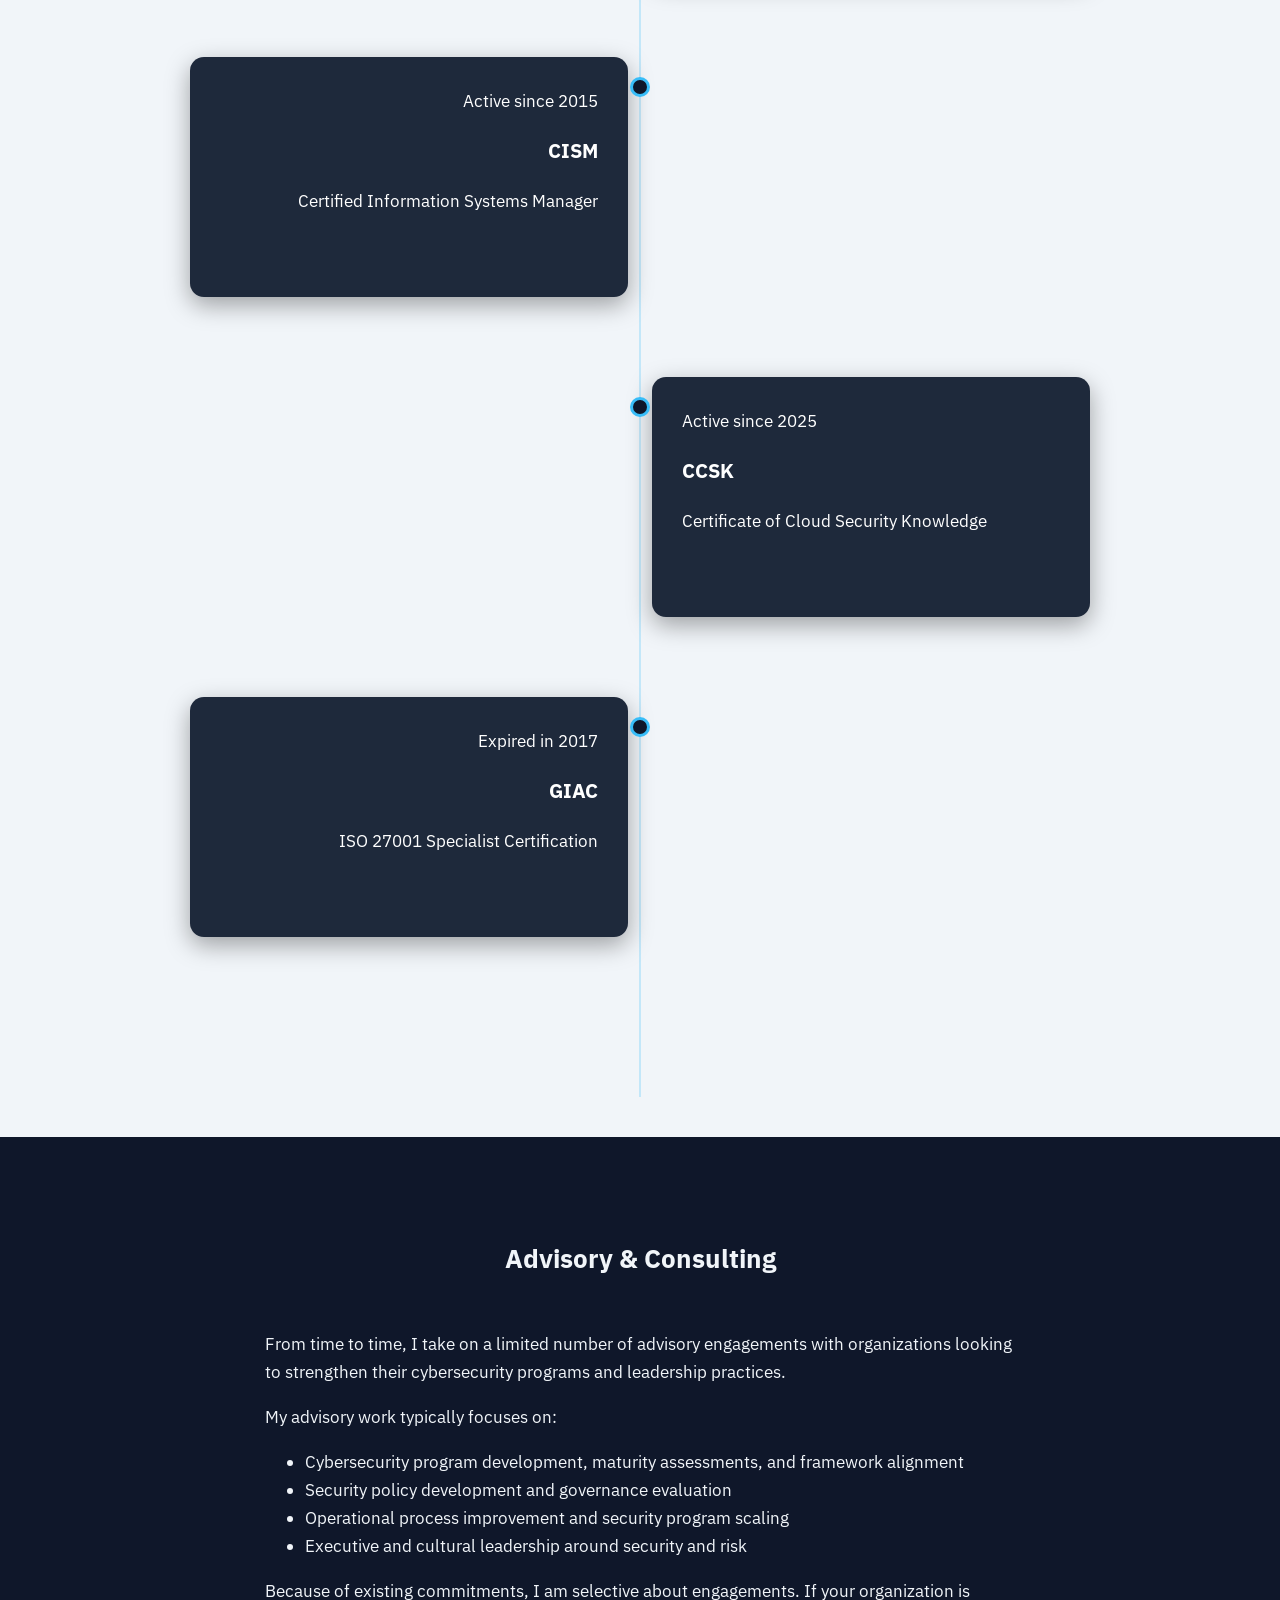
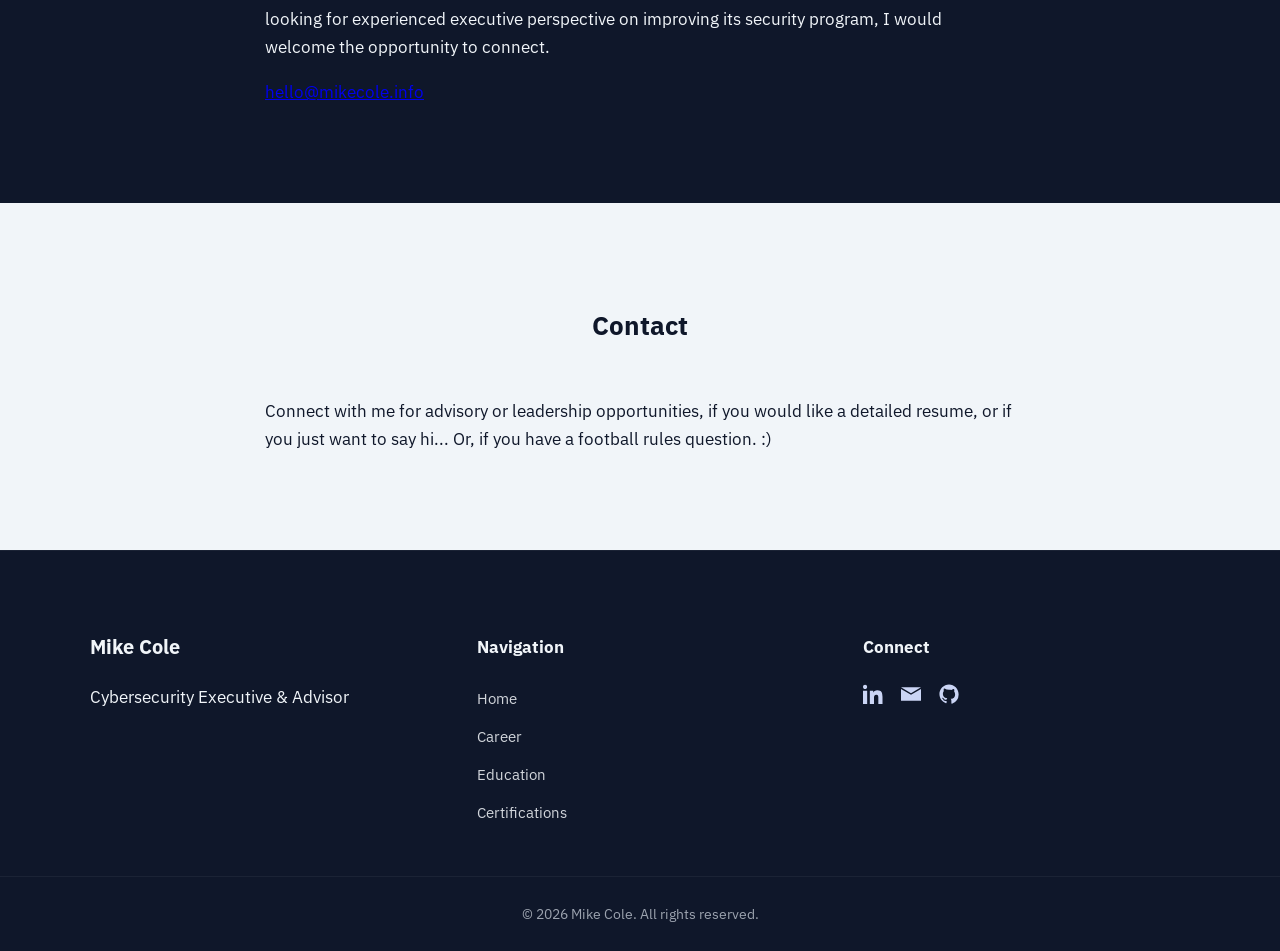
==== commit 1a396f78: "Update index.html" ====
--- a/index.html
+++ b/index.html
@@ -208,71 +208,68 @@
   </section>
 
 
-  <!-- CERTIFICATIONS -->
-  <section id="certifications" class="section light">
-    <div class="container">
-
-      <h2>Certifications</h2>
-
-      <div class="timeline">
-
-        <div class="timeline-row">
-          <div class="timeline-card left">
-            <span class="date">Active since 2009</span>
-            <h3>CISSP</h3>
-            <p>Certified Information Systems Security Professional</p>
-          </div>
-          <div></div>
-          <div></div>
-        </div>
-
-        <div class="timeline-row">
-          <div></div>
-          <div></div>
-          <div class="timeline-card right">
-            <span class="date">Active since 2011</span>
-            <h3>CISA</h3>
-            <p>Certified Information Systems Auditor</p>
-          </div>
-        </div>
-
-        <div class="timeline-row">
-          <div class="timeline-card left">
-            <span class="date">Active since 2015</span>
-            <h3>CISM</h3>
-            <p>Certified Information Systems Manager</p>
-          </div>
-          <div></div>
-          <div></div>
-        </div>
-
-        <div class="timeline-row">
-          <div></div>
-          <div></div>
-          <div class="timeline-card right">
-            <span class="date">Active since 2025</span>
-            <h3>CCSK</h3>
-            <p>Certificate of Cloud Security Knowledge</p>
-          </div>
-        </div>
-
-        </div>
-    </div>
-  </section>
-        
-        <div class="timeline-row">
-          <div class="timeline-card left">
-            <span class="date">Expired in 2017</span>
-            <h3>GIAC</h3>
-            <p>ISO 27001 Specialist Certification</p>
-          </div>
-          <div></div>
-          <div></div>
-        </div>
-
-      </div>
-    </div>
-  </section>
+<!-- CERTIFICATIONS -->
+<section id="certifications" class="section light">
+  <div class="container">
+
+    <h2>Certifications</h2>
+
+    <div class="timeline">
+
+      <div class="timeline-row">
+        <div class="timeline-card left">
+          <span class="date">Active since 2009</span>
+          <h3>CISSP</h3>
+          <p>Certified Information Systems Security Professional</p>
+        </div>
+        <div></div>
+        <div></div>
+      </div>
+
+      <div class="timeline-row">
+        <div></div>
+        <div></div>
+        <div class="timeline-card right">
+          <span class="date">Active since 2011</span>
+          <h3>CISA</h3>
+          <p>Certified Information Systems Auditor</p>
+        </div>
+      </div>
+
+      <div class="timeline-row">
+        <div class="timeline-card left">
+          <span class="date">Active since 2015</span>
+          <h3>CISM</h3>
+          <p>Certified Information Systems Manager</p>
+        </div>
+        <div></div>
+        <div></div>
+      </div>
+
+      <div class="timeline-row">
+        <div></div>
+        <div></div>
+        <div class="timeline-card right">
+          <span class="date">Active since 2025</span>
+          <h3>CCSK</h3>
+          <p>Certificate of Cloud Security Knowledge</p>
+        </div>
+      </div>
+
+      <div class="timeline-row">
+        <div class="timeline-card left">
+          <span class="date">Expired in 2017</span>
+          <h3>GIAC</h3>
+          <p>ISO 27001 Specialist Certification</p>
+        </div>
+        <div></div>
+        <div></div>
+      </div>
+
+    </div>
+
+  </div>
+</section>
 
 
   <!-- SERVICES -->
